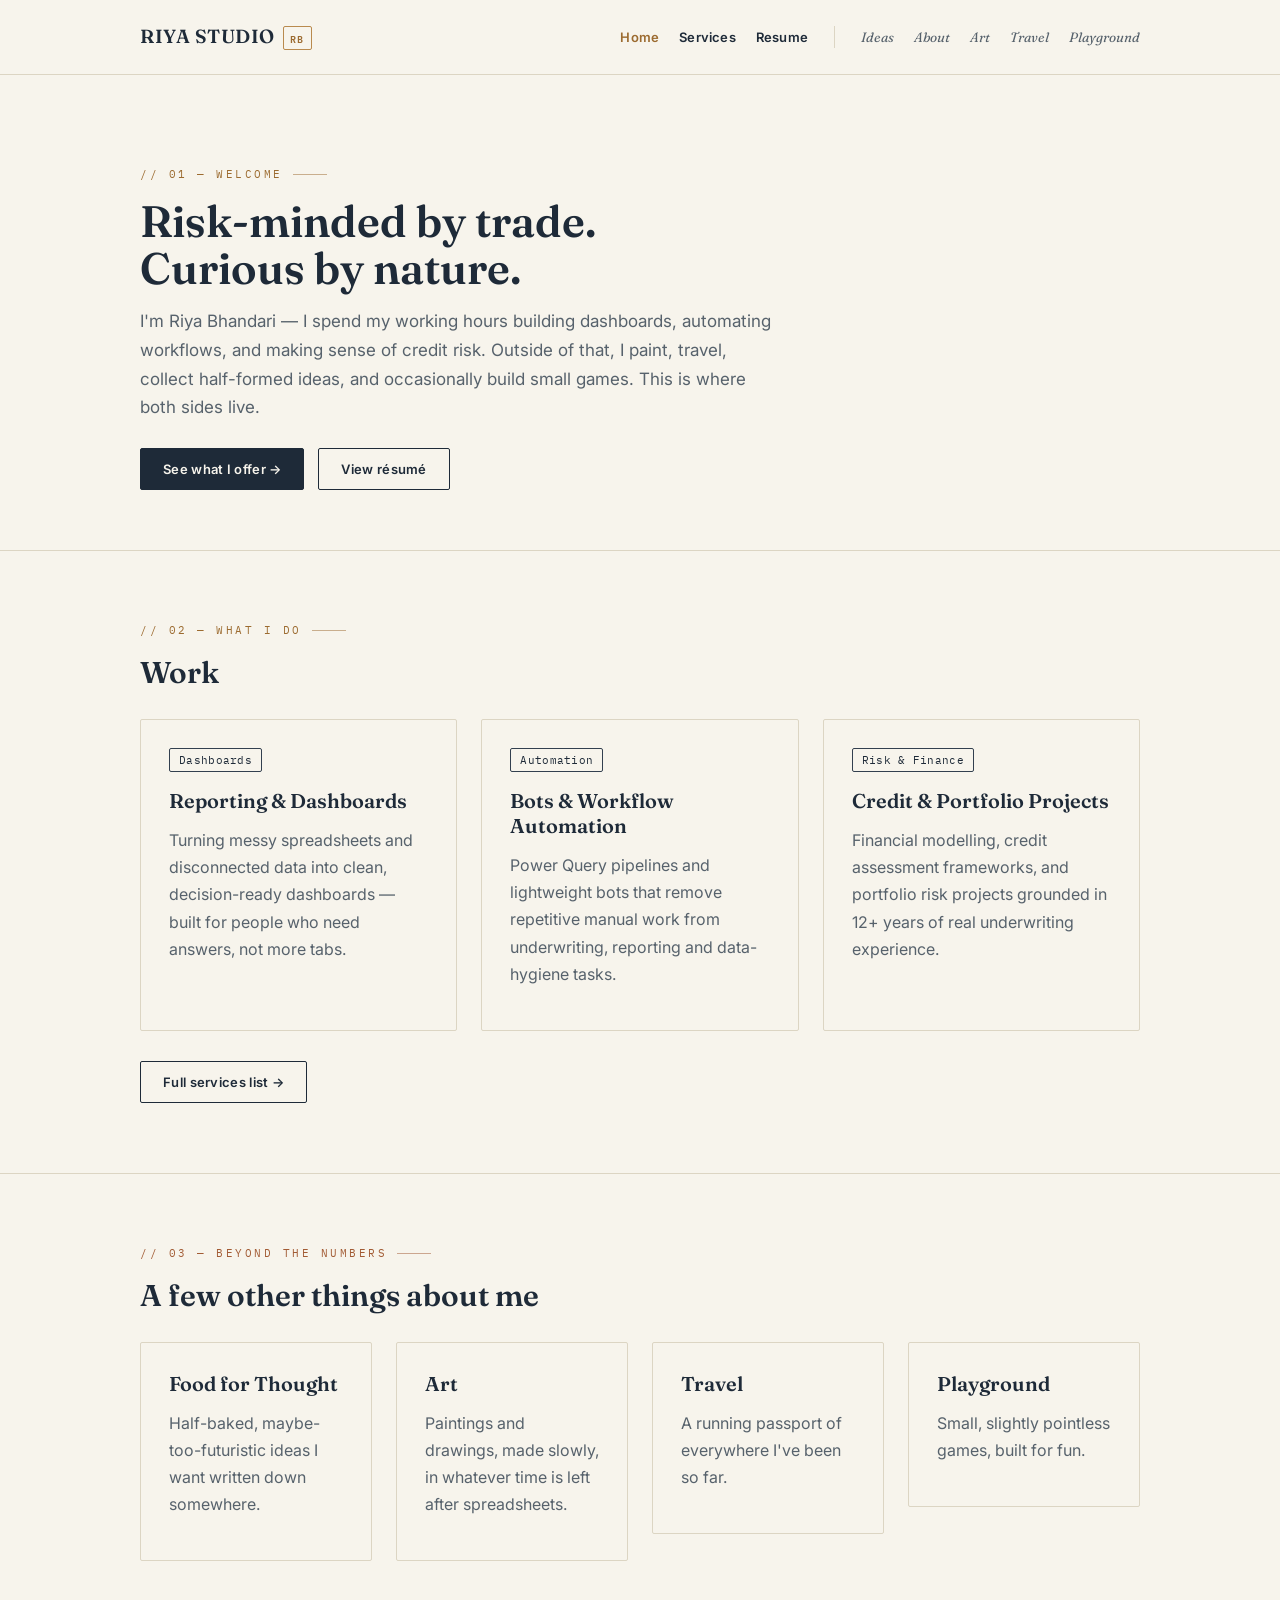
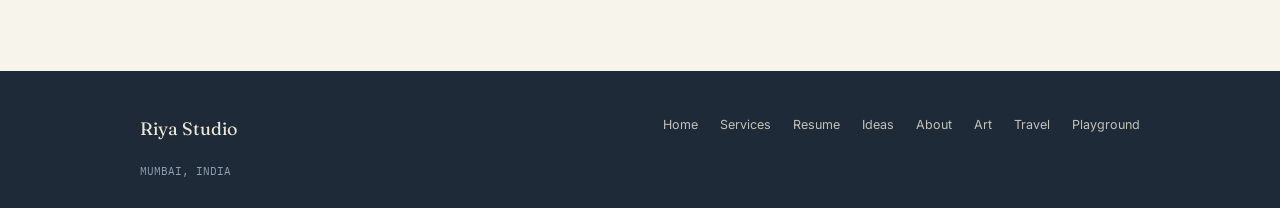
==== Riya/index.html @ 84ce84f2 "my web studio" ====
<!DOCTYPE html>
<html lang="en">
<head>
<meta charset="UTF-8">
<title>Riya Studio</title>
<meta name="viewport" content="width=device-width, initial-scale=1.0">
<meta name="description" content="Riya Bhandari — dashboards, automation & risk projects, plus the person behind the work.">
<link rel="stylesheet" href="styles.css">
</head>
<body>

<header class="topbar">
  <div class="wrap">
    <a href="index.html" class="logo">RIYA STUDIO <em>RB</em></a>
    <button class="nav-toggle">MENU</button>
    <nav class="mainnav">
      <div class="nav-cluster nav-work">
        <a href="index.html" class="active">Home</a>
        <a href="services.html">Services</a>
        <a href="resume.html">Resume</a>
      </div>
      <div class="nav-divider"></div>
      <div class="nav-cluster nav-personal">
        <a href="ideas.html">Ideas</a>
        <a href="about.html">About</a>
        <a href="art.html">Art</a>
        <a href="travel.html">Travel</a>
        <a href="playground.html">Playground</a>
      </div>
    </nav>
  </div>
</header>

<section style="padding-top:90px; padding-bottom:60px;">
  <div class="wrap">
    <p class="eyebrow">// 01 — Welcome</p>
    <h1>Risk-minded by trade.<br>Curious by nature.</h1>
    <p class="lede">
      I'm Riya Bhandari — I spend my working hours building dashboards, automating workflows,
      and making sense of credit risk. Outside of that, I paint, travel, collect half-formed
      ideas, and occasionally build small games. This is where both sides live.
    </p>
    <div style="display:flex; gap:14px; margin-top:26px; flex-wrap:wrap;">
      <a href="services.html" class="btn">See what I offer →</a>
      <a href="resume.html" class="btn ghost">View résumé</a>
    </div>
  </div>
</section>

<hr class="rule">

<section>
  <div class="wrap">
    <p class="eyebrow">// 02 — What I do</p>
    <h2>Work</h2>
    <div class="grid grid-3" style="margin-top:28px;">
      <div class="card">
        <span class="tag">Dashboards</span>
        <h3 style="margin-top:16px;">Reporting &amp; Dashboards</h3>
        <p>Turning messy spreadsheets and disconnected data into clean, decision-ready dashboards — built for people who need answers, not more tabs.</p>
      </div>
      <div class="card">
        <span class="tag">Automation</span>
        <h3 style="margin-top:16px;">Bots &amp; Workflow Automation</h3>
        <p>Power Query pipelines and lightweight bots that remove repetitive manual work from underwriting, reporting and data-hygiene tasks.</p>
      </div>
      <div class="card">
        <span class="tag">Risk &amp; Finance</span>
        <h3 style="margin-top:16px;">Credit &amp; Portfolio Projects</h3>
        <p>Financial modelling, credit assessment frameworks, and portfolio risk projects grounded in 12+ years of real underwriting experience.</p>
      </div>
    </div>
    <a href="services.html" class="btn ghost" style="margin-top:30px;">Full services list →</a>
  </div>
</section>

<hr class="rule">

<section>
  <div class="wrap">
    <p class="eyebrow personal">// 03 — Beyond the numbers</p>
    <h2>A few other things about me</h2>
    <div class="grid grid-4" style="margin-top:28px;">
      <a href="ideas.html" style="text-decoration:none;">
        <div class="card">
          <h3>Food for Thought</h3>
          <p>Half-baked, maybe-too-futuristic ideas I want written down somewhere.</p>
        </div>
      </a>
      <a href="art.html" style="text-decoration:none;">
        <div class="card">
          <h3>Art</h3>
          <p>Paintings and drawings, made slowly, in whatever time is left after spreadsheets.</p>
        </div>
      </a>
      <a href="travel.html" style="text-decoration:none;">
        <div class="card">
          <h3>Travel</h3>
          <p>A running passport of everywhere I've been so far.</p>
        </div>
      </a>
      <a href="playground.html" style="text-decoration:none;">
        <div class="card">
          <h3>Playground</h3>
          <p>Small, slightly pointless games, built for fun.</p>
        </div>
      </a>
    </div>
  </div>
</section>

<footer>
  <div class="wrap">
    <div>
      <div class="f-logo">Riya Studio</div>
      <div class="f-small">MUMBAI, INDIA</div>
    </div>
    <div class="f-links">
      <a href="index.html">Home</a>
      <a href="services.html">Services</a>
      <a href="resume.html">Resume</a>
      <a href="ideas.html">Ideas</a>
      <a href="about.html">About</a>
      <a href="art.html">Art</a>
      <a href="travel.html">Travel</a>
      <a href="playground.html">Playground</a>
    </div>
  </div>
</footer>

<script src="nav.js"></script>
</body>
</html>
---- Riya/styles.css ----
/* ===========================================================
   RIYA STUDIO — shared design system
   Paper ivory + ink navy (professional) / clay accent (personal, used sparingly)
   =========================================================== */

@import url('https://fonts.googleapis.com/css2?family=Fraunces:opsz,wght@9..144,400;9..144,500;9..144,600;9..144,700&family=IBM+Plex+Mono:wght@400;500&family=Inter:wght@400;500;600;700&display=swap');

:root{
  --paper:#F7F4EC;
  --paper-dim:#EFEBDF;
  --ink:#1E2A38;
  --ink-soft:#57626C;
  --ink-faint:#8A9099;
  --brass:#9C6B30;
  --brass-soft:#B98A4E;
  --clay:#A25B34;      /* secondary accent — used only on "beyond work" pages */
  --line:#DCD5C3;
  --line-dark:#33404F;
  --panel:#1E2A38;
  --paper-on-panel:#EDE7D8;
  --radius:2px;
  --max:1080px;
}

*{box-sizing:border-box;}
html{scroll-behavior:smooth;}
body{
  margin:0;
  background:var(--paper);
  color:var(--ink);
  font-family:'Inter', sans-serif;
  -webkit-font-smoothing:antialiased;
}

a{color:inherit;}
img{max-width:100%; display:block;}

.wrap{max-width:var(--max); margin:0 auto; padding:0 40px;}

/* ---------- Top bar ---------- */
.topbar{
  border-bottom:1px solid var(--line);
  background:var(--paper);
  position:sticky; top:0; z-index:50;
}
.topbar .wrap{
  display:flex; align-items:center; justify-content:space-between;
  height:74px;
}
.logo{
  font-family:'Fraunces', serif;
  font-size:19px;
  letter-spacing:0.5px;
  font-weight:600;
  color:var(--ink);
  text-decoration:none;
  display:flex; align-items:baseline; gap:8px;
}
.logo em{
  font-style:normal;
  font-family:'IBM Plex Mono', monospace;
  font-size:10px;
  color:var(--brass);
  letter-spacing:1.5px;
  border:1px solid var(--brass-soft);
  padding:2px 6px;
  border-radius:2px;
}

nav.mainnav{display:flex; align-items:center; gap:26px;}
.nav-cluster{display:flex; align-items:center; gap:20px;}
.nav-cluster a{
  text-decoration:none;
  font-size:13px;
}
.nav-work a{
  color:var(--ink);
  font-weight:600;
  letter-spacing:0.2px;
}
.nav-work a.active, .nav-work a:hover{color:var(--brass);}

.nav-divider{
  width:1px; height:22px; background:var(--line);
}

.nav-personal a{
  color:var(--ink-soft);
  font-family:'Fraunces', serif;
  font-style:italic;
  font-size:13.5px;
}
.nav-personal a.active, .nav-personal a:hover{color:var(--clay);}

.nav-toggle{display:none;}

@media (max-width:880px){
  nav.mainnav{
    position:fixed; inset:74px 0 0 0; background:var(--paper);
    flex-direction:column; align-items:flex-start; padding:28px 40px;
    gap:22px; transform:translateX(100%); transition:transform .3s ease;
    overflow-y:auto;
  }
  nav.mainnav.open{transform:translateX(0);}
  .nav-cluster{flex-direction:column; align-items:flex-start; gap:14px;}
  .nav-divider{display:none;}
  .nav-toggle{
    display:block; background:none; border:1px solid var(--line);
    padding:8px 10px; font-family:'IBM Plex Mono', monospace; font-size:12px;
    cursor:pointer; color:var(--ink);
  }
}

/* ---------- Eyebrow / file-tab motif (signature element) ---------- */
.eyebrow{
  font-family:'IBM Plex Mono', monospace;
  font-size:11px;
  letter-spacing:2.5px;
  text-transform:uppercase;
  color:var(--brass);
  display:flex; align-items:center; gap:10px;
  margin-bottom:14px;
}
.eyebrow.personal{color:var(--clay);}
.eyebrow::after{content:""; flex:none; width:34px; height:1px; background:currentColor; opacity:.5;}

/* ---------- Sections ---------- */
section{padding:70px 0;}
.section-tight{padding:44px 0;}
h1,h2,h3{font-family:'Fraunces', serif; font-weight:600; margin:0 0 14px; color:var(--ink);}
h1{font-size:44px; line-height:1.08;}
h2{font-size:30px;}
h3{font-size:20px;}
p{line-height:1.7; color:var(--ink-soft); margin:0 0 14px;}
.lede{font-size:17px; max-width:640px;}

.rule{border:none; border-top:1px solid var(--line); margin:0;}

.btn{
  display:inline-flex; align-items:center; gap:8px;
  padding:12px 22px;
  font-size:13px; font-weight:600; letter-spacing:0.3px;
  text-decoration:none;
  border-radius:2px;
  border:1px solid var(--ink);
  color:var(--paper);
  background:var(--ink);
  transition:all .2s ease;
}
.btn:hover{background:var(--brass); border-color:var(--brass);}
.btn.ghost{background:transparent; color:var(--ink); border-color:var(--ink);}
.btn.ghost:hover{background:var(--ink); color:var(--paper);}
.btn.clay{background:var(--clay); border-color:var(--clay);}
.btn.clay:hover{opacity:.85;}

/* ---------- Cards ---------- */
.card{
  border:1px solid var(--line);
  background:var(--paper);
  padding:28px;
  border-radius:2px;
}

.grid{display:grid; gap:24px;}
.grid-2{grid-template-columns:1fr 1fr;}
.grid-3{grid-template-columns:repeat(3,1fr);}
.grid-4{grid-template-columns:repeat(4,1fr);}
@media (max-width:880px){
  .grid-2,.grid-3,.grid-4{grid-template-columns:1fr;}
}

/* ---------- Footer ---------- */
footer{
  background:var(--panel);
  color:var(--paper-on-panel);
  padding:46px 0 30px;
  margin-top:40px;
}
footer .wrap{display:flex; justify-content:space-between; align-items:flex-start; flex-wrap:wrap; gap:24px;}
footer .f-logo{font-family:'Fraunces', serif; font-size:18px; margin-bottom:8px;}
footer .f-links{display:flex; gap:22px; flex-wrap:wrap;}
footer .f-links a{font-size:12.5px; text-decoration:none; color:var(--paper-on-panel); opacity:.8;}
footer .f-links a:hover{opacity:1; color:var(--brass-soft);}
footer .f-small{font-family:'IBM Plex Mono', monospace; font-size:10.5px; color:#8FA0AE; margin-top:24px;}

/* ---------- Utility ---------- */
.tag{
  font-family:'IBM Plex Mono', monospace;
  font-size:10.8px;
  padding:4px 9px;
  border:1px solid var(--line-dark);
  border-radius:2px;
  letter-spacing:.3px;
  display:inline-block;
}
.tag.light{border-color:var(--line); color:var(--ink-soft);}

.hairline-list{list-style:none; margin:0; padding:0;}
.hairline-list li{
  padding:16px 0; border-bottom:1px solid var(--line);
  display:flex; justify-content:space-between; gap:20px; align-items:baseline;
}
.hairline-list li:first-child{border-top:1px solid var(--line);}
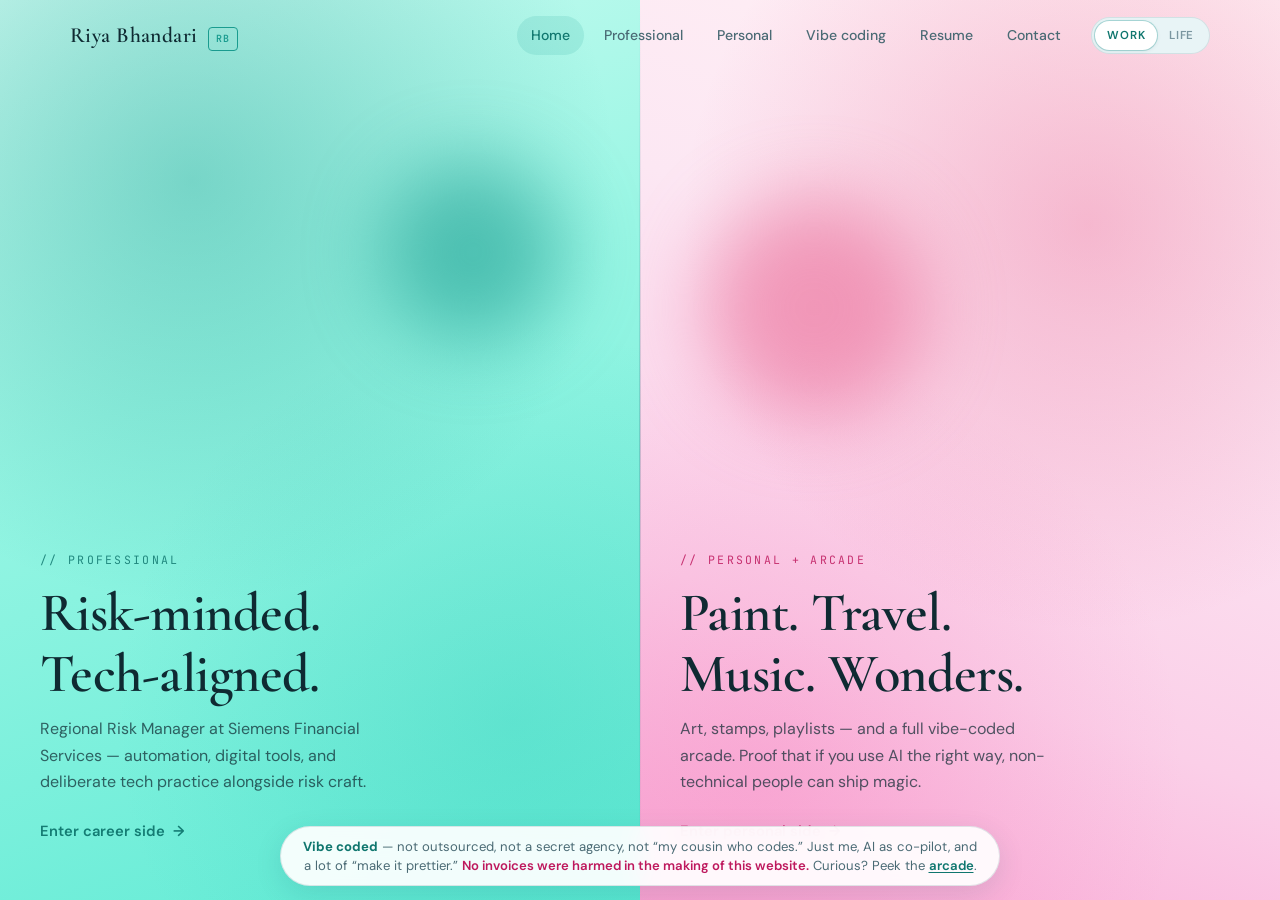
==== commit e8a6e6f0: "Professional and personal theme" ====
--- a/Riya/index.html
+++ b/Riya/index.html
@@ -1,133 +1,128 @@
 <!DOCTYPE html>
 <html lang="en">
 <head>
-<meta charset="UTF-8">
-<title>Riya Studio</title>
-<meta name="viewport" content="width=device-width, initial-scale=1.0">
-<meta name="description" content="Riya Bhandari — dashboards, automation & risk projects, plus the person behind the work.">
-<link rel="stylesheet" href="styles.css">
+  <meta charset="UTF-8">
+  <meta name="viewport" content="width=device-width, initial-scale=1.0">
+  <title>Riya Bhandari — Two Sides</title>
+  <meta name="description" content="Riya Bhandari — risk professional who vibe-coded a full arcade with AI. Proof that non-technical people can ship wonders.">
+  <link rel="stylesheet" href="styles.css?v=compact1">
+  <style>
+    .vibe-footnote {
+      position: fixed;
+      left: 0;
+      right: 0;
+      bottom: 0;
+      z-index: 30;
+      pointer-events: none;
+      padding: 0 16px 14px;
+    }
+    .vibe-footnote-inner {
+      pointer-events: auto;
+      max-width: 720px;
+      margin: 0 auto;
+      text-align: center;
+      padding: 10px 18px;
+      border-radius: 999px;
+      background: rgba(255, 255, 255, 0.92);
+      backdrop-filter: blur(12px);
+      border: 1px solid rgba(15, 60, 72, 0.12);
+      box-shadow: 0 8px 28px rgba(15, 80, 100, 0.12);
+      font-size: 0.82rem;
+      line-height: 1.45;
+      color: var(--text-muted);
+    }
+    .vibe-footnote-inner strong {
+      color: var(--pro-deep);
+      font-weight: 700;
+    }
+    .vibe-footnote-inner em {
+      font-style: normal;
+      color: var(--life-deep);
+      font-weight: 600;
+    }
+    .vibe-footnote-inner a {
+      color: var(--pro-deep);
+      text-decoration: underline;
+      text-underline-offset: 2px;
+      font-weight: 600;
+    }
+    @media (max-width: 600px) {
+      .vibe-footnote-inner {
+        border-radius: 14px;
+        font-size: 0.78rem;
+        padding: 10px 14px;
+      }
+    }
+  </style>
 </head>
 <body>
 
-<header class="topbar">
+<header class="site-nav">
   <div class="wrap">
-    <a href="index.html" class="logo">RIYA STUDIO <em>RB</em></a>
-    <button class="nav-toggle">MENU</button>
-    <nav class="mainnav">
-      <div class="nav-cluster nav-work">
-        <a href="index.html" class="active">Home</a>
-        <a href="services.html">Services</a>
-        <a href="resume.html">Resume</a>
-      </div>
-      <div class="nav-divider"></div>
-      <div class="nav-cluster nav-personal">
-        <a href="ideas.html">Ideas</a>
-        <a href="about.html">About</a>
-        <a href="art.html">Art</a>
-        <a href="travel.html">Travel</a>
-        <a href="playground.html">Playground</a>
+    <a href="index.html" class="logo">Riya Bhandari <span>RB</span></a>
+    <button class="nav-toggle" type="button" aria-label="Menu" aria-expanded="false">☰</button>
+    <nav class="nav-links" aria-label="Primary">
+      <a href="index.html" class="active">Home</a>
+      <a href="professional.html">Professional</a>
+      <a href="personal.html">Personal</a>
+      <a href="playground.html">Vibe coding</a>
+      <a href="resume.html">Resume</a>
+      <a href="mailto:riyabhandari2007@gmail.com">Contact</a>
+      <div class="mode-switch" role="group" aria-label="Theme mode">
+        <button type="button" data-mode-btn="professional">Work</button>
+        <button type="button" data-mode-btn="personal">Life</button>
       </div>
     </nav>
   </div>
 </header>
 
-<section style="padding-top:90px; padding-bottom:60px;">
-  <div class="wrap">
-    <p class="eyebrow">// 01 — Welcome</p>
-    <h1>Risk-minded by trade.<br>Curious by nature.</h1>
-    <p class="lede">
-      I'm Riya Bhandari — I spend my working hours building dashboards, automating workflows,
-      and making sense of credit risk. Outside of that, I paint, travel, collect half-formed
-      ideas, and occasionally build small games. This is where both sides live.
-    </p>
-    <div style="display:flex; gap:14px; margin-top:26px; flex-wrap:wrap;">
-      <a href="services.html" class="btn">See what I offer →</a>
-      <a href="resume.html" class="btn ghost">View résumé</a>
+<main class="portal" aria-label="Choose a side of Riya">
+  <div class="portal-divider" aria-hidden="true"></div>
+
+  <a href="professional.html" class="portal-side pro" data-mode-set="professional">
+    <div class="orb" aria-hidden="true"></div>
+    <div class="inner">
+      <div class="portal-kicker">// Professional</div>
+      <h2>Risk-minded.<br>Tech-aligned.</h2>
+      <p>
+        Regional Risk Manager at Siemens Financial Services — automation, digital tools,
+        and deliberate tech practice alongside risk craft.
+      </p>
+      <span class="portal-cta">Enter career side <span class="arrow">→</span></span>
     </div>
+  </a>
+
+  <a href="personal.html" class="portal-side life" data-mode-set="personal">
+    <div class="orb" aria-hidden="true"></div>
+    <div class="inner">
+      <div class="portal-kicker">// Personal + Arcade</div>
+      <h2>Paint. Travel.<br>Music. Wonders.</h2>
+      <p>
+        Art, stamps, playlists — and a full vibe-coded arcade.
+        Proof that if you use AI the right way, non-technical people can ship magic.
+      </p>
+      <span class="portal-cta">Enter personal side <span class="arrow">→</span></span>
+    </div>
+  </a>
+</main>
+
+<div class="vibe-footnote" role="note">
+  <div class="vibe-footnote-inner">
+    <strong>Vibe coded</strong> — not outsourced, not a secret agency, not “my cousin who codes.”
+    Just me, AI as co-pilot, and a lot of “make it prettier.”
+    <em>No invoices were harmed in the making of this website.</em>
+    Curious? Peek the <a href="playground.html">arcade</a>.
   </div>
-</section>
+</div>
 
-<hr class="rule">
-
-<section>
-  <div class="wrap">
-    <p class="eyebrow">// 02 — What I do</p>
-    <h2>Work</h2>
-    <div class="grid grid-3" style="margin-top:28px;">
-      <div class="card">
-        <span class="tag">Dashboards</span>
-        <h3 style="margin-top:16px;">Reporting &amp; Dashboards</h3>
-        <p>Turning messy spreadsheets and disconnected data into clean, decision-ready dashboards — built for people who need answers, not more tabs.</p>
-      </div>
-      <div class="card">
-        <span class="tag">Automation</span>
-        <h3 style="margin-top:16px;">Bots &amp; Workflow Automation</h3>
-        <p>Power Query pipelines and lightweight bots that remove repetitive manual work from underwriting, reporting and data-hygiene tasks.</p>
-      </div>
-      <div class="card">
-        <span class="tag">Risk &amp; Finance</span>
-        <h3 style="margin-top:16px;">Credit &amp; Portfolio Projects</h3>
-        <p>Financial modelling, credit assessment frameworks, and portfolio risk projects grounded in 12+ years of real underwriting experience.</p>
-      </div>
-    </div>
-    <a href="services.html" class="btn ghost" style="margin-top:30px;">Full services list →</a>
-  </div>
-</section>
-
-<hr class="rule">
-
-<section>
-  <div class="wrap">
-    <p class="eyebrow personal">// 03 — Beyond the numbers</p>
-    <h2>A few other things about me</h2>
-    <div class="grid grid-4" style="margin-top:28px;">
-      <a href="ideas.html" style="text-decoration:none;">
-        <div class="card">
-          <h3>Food for Thought</h3>
-          <p>Half-baked, maybe-too-futuristic ideas I want written down somewhere.</p>
-        </div>
-      </a>
-      <a href="art.html" style="text-decoration:none;">
-        <div class="card">
-          <h3>Art</h3>
-          <p>Paintings and drawings, made slowly, in whatever time is left after spreadsheets.</p>
-        </div>
-      </a>
-      <a href="travel.html" style="text-decoration:none;">
-        <div class="card">
-          <h3>Travel</h3>
-          <p>A running passport of everywhere I've been so far.</p>
-        </div>
-      </a>
-      <a href="playground.html" style="text-decoration:none;">
-        <div class="card">
-          <h3>Playground</h3>
-          <p>Small, slightly pointless games, built for fun.</p>
-        </div>
-      </a>
-    </div>
-  </div>
-</section>
-
-<footer>
-  <div class="wrap">
-    <div>
-      <div class="f-logo">Riya Studio</div>
-      <div class="f-small">MUMBAI, INDIA</div>
-    </div>
-    <div class="f-links">
-      <a href="index.html">Home</a>
-      <a href="services.html">Services</a>
-      <a href="resume.html">Resume</a>
-      <a href="ideas.html">Ideas</a>
-      <a href="about.html">About</a>
-      <a href="art.html">Art</a>
-      <a href="travel.html">Travel</a>
-      <a href="playground.html">Playground</a>
-    </div>
-  </div>
-</footer>
-
-<script src="nav.js"></script>
+<script>
+  // Persist preferred mode when entering a side
+  document.querySelectorAll('[data-mode-set]').forEach(function (el) {
+    el.addEventListener('click', function () {
+      localStorage.setItem('riya-mode', el.getAttribute('data-mode-set'));
+    });
+  });
+</script>
+<script src="app.js"></script>
 </body>
 </html>
--- a/Riya/styles.css
+++ b/Riya/styles.css
@@ -1,203 +1,1551 @@
 /* ===========================================================
-   RIYA STUDIO — shared design system
-   Paper ivory + ink navy (professional) / clay accent (personal, used sparingly)
+   RIYA BHANDARI — Dual Identity Design System (Light)
+   Professional: teal  ·  Personal: pink
    =========================================================== */
 
-@import url('https://fonts.googleapis.com/css2?family=Fraunces:opsz,wght@9..144,400;9..144,500;9..144,600;9..144,700&family=IBM+Plex+Mono:wght@400;500&family=Inter:wght@400;500;600;700&display=swap');
-
-:root{
-  --paper:#F7F4EC;
-  --paper-dim:#EFEBDF;
-  --ink:#1E2A38;
-  --ink-soft:#57626C;
-  --ink-faint:#8A9099;
-  --brass:#9C6B30;
-  --brass-soft:#B98A4E;
-  --clay:#A25B34;      /* secondary accent — used only on "beyond work" pages */
-  --line:#DCD5C3;
-  --line-dark:#33404F;
-  --panel:#1E2A38;
-  --paper-on-panel:#EDE7D8;
-  --radius:2px;
-  --max:1080px;
-}
-
-*{box-sizing:border-box;}
-html{scroll-behavior:smooth;}
-body{
-  margin:0;
-  background:var(--paper);
-  color:var(--ink);
-  font-family:'Inter', sans-serif;
-  -webkit-font-smoothing:antialiased;
-}
-
-a{color:inherit;}
-img{max-width:100%; display:block;}
-
-.wrap{max-width:var(--max); margin:0 auto; padding:0 40px;}
-
-/* ---------- Top bar ---------- */
-.topbar{
-  border-bottom:1px solid var(--line);
-  background:var(--paper);
-  position:sticky; top:0; z-index:50;
-}
-.topbar .wrap{
-  display:flex; align-items:center; justify-content:space-between;
-  height:74px;
-}
-.logo{
-  font-family:'Fraunces', serif;
-  font-size:19px;
-  letter-spacing:0.5px;
-  font-weight:600;
-  color:var(--ink);
-  text-decoration:none;
-  display:flex; align-items:baseline; gap:8px;
-}
-.logo em{
-  font-style:normal;
-  font-family:'IBM Plex Mono', monospace;
-  font-size:10px;
-  color:var(--brass);
-  letter-spacing:1.5px;
-  border:1px solid var(--brass-soft);
-  padding:2px 6px;
-  border-radius:2px;
-}
-
-nav.mainnav{display:flex; align-items:center; gap:26px;}
-.nav-cluster{display:flex; align-items:center; gap:20px;}
-.nav-cluster a{
-  text-decoration:none;
-  font-size:13px;
-}
-.nav-work a{
-  color:var(--ink);
-  font-weight:600;
-  letter-spacing:0.2px;
-}
-.nav-work a.active, .nav-work a:hover{color:var(--brass);}
-
-.nav-divider{
-  width:1px; height:22px; background:var(--line);
-}
-
-.nav-personal a{
-  color:var(--ink-soft);
-  font-family:'Fraunces', serif;
-  font-style:italic;
-  font-size:13.5px;
-}
-.nav-personal a.active, .nav-personal a:hover{color:var(--clay);}
-
-.nav-toggle{display:none;}
-
-@media (max-width:880px){
-  nav.mainnav{
-    position:fixed; inset:74px 0 0 0; background:var(--paper);
-    flex-direction:column; align-items:flex-start; padding:28px 40px;
-    gap:22px; transform:translateX(100%); transition:transform .3s ease;
-    overflow-y:auto;
+@import url('https://fonts.googleapis.com/css2?family=Cormorant+Garamond:ital,wght@0,400;0,500;0,600;0,700;1,400;1,500&family=DM+Sans:ital,opsz,wght@0,9..40,400;0,9..40,500;0,9..40,600;0,9..40,700;1,9..40,400&family=JetBrains+Mono:wght@400;500&display=swap');
+
+:root {
+  /* Soft light base */
+  --bg: #f4fafb;
+  --bg-elevated: #ffffff;
+  --bg-soft: #e8f4f6;
+  --surface: #ffffff;
+  --text: #0f2a32;
+  --text-muted: #4a6a74;
+  --text-faint: #7a96a0;
+  --line: rgba(15, 60, 72, 0.1);
+  --line-strong: rgba(15, 60, 72, 0.16);
+  --shadow: 0 12px 40px rgba(15, 60, 80, 0.08);
+
+  /* Professional — teal */
+  --pro: #0d9488;
+  --pro-soft: #14b8a6;
+  --pro-deep: #0f766e;
+  --pro-dim: rgba(13, 148, 136, 0.12);
+  --pro-glow: rgba(13, 148, 136, 0.28);
+
+  /* Personal — pink / blush */
+  --life: #e85a8a;
+  --life-soft: #f472b6;
+  --life-deep: #be185d;
+  --life-dim: rgba(232, 90, 138, 0.14);
+  --life-glow: rgba(232, 90, 138, 0.32);
+
+  --accent: var(--pro);
+  --accent-soft: var(--pro-soft);
+  --accent-deep: var(--pro-deep);
+  --accent-dim: var(--pro-dim);
+  --accent-glow: var(--pro-glow);
+
+  --radius: 14px;
+  --radius-sm: 8px;
+  --max: 1140px;
+  --nav-h: 72px;
+  --ease: cubic-bezier(0.22, 1, 0.36, 1);
+  --font-display: 'Cormorant Garamond', Georgia, serif;
+  --font-body: 'DM Sans', system-ui, sans-serif;
+  --font-mono: 'JetBrains Mono', ui-monospace, monospace;
+}
+
+html[data-mode="personal"] {
+  --bg: #fff5f8;
+  --bg-soft: #fce7f0;
+  --accent: var(--life);
+  --accent-soft: var(--life-soft);
+  --accent-deep: var(--life-deep);
+  --accent-dim: var(--life-dim);
+  --accent-glow: var(--life-glow);
+}
+
+*, *::before, *::after { box-sizing: border-box; }
+html { scroll-behavior: smooth; }
+body {
+  margin: 0;
+  min-height: 100vh;
+  background: var(--bg);
+  color: var(--text);
+  font-family: var(--font-body);
+  font-size: 16px;
+  line-height: 1.65;
+  -webkit-font-smoothing: antialiased;
+  overflow-x: hidden;
+}
+body::before {
+  content: "";
+  position: fixed;
+  inset: 0;
+  pointer-events: none;
+  z-index: 0;
+  background:
+    radial-gradient(ellipse 80% 50% at 15% -5%, var(--accent-dim), transparent 55%),
+    radial-gradient(ellipse 55% 40% at 95% 100%, rgba(232, 90, 138, 0.1), transparent 50%),
+    radial-gradient(ellipse 40% 30% at 50% 50%, rgba(13, 148, 136, 0.05), transparent 60%);
+  transition: background 0.6s var(--ease);
+}
+a { color: inherit; text-decoration: none; }
+img { max-width: 100%; display: block; }
+button { font-family: inherit; cursor: pointer; }
+::selection { background: var(--accent); color: #fff; }
+
+.wrap {
+  width: min(var(--max), calc(100% - 48px));
+  margin-inline: auto;
+  position: relative;
+  z-index: 1;
+}
+
+/* ---------- Typography ---------- */
+h1, h2, h3, h4 {
+  font-family: var(--font-display);
+  font-weight: 600;
+  line-height: 1.12;
+  margin: 0 0 0.5em;
+  letter-spacing: -0.01em;
+}
+h1 { font-size: clamp(2.6rem, 6vw, 4.4rem); }
+h2 { font-size: clamp(1.9rem, 3.5vw, 2.75rem); }
+h3 { font-size: clamp(1.25rem, 2vw, 1.55rem); }
+p { margin: 0 0 1em; color: var(--text-muted); }
+.lede {
+  font-size: clamp(1.05rem, 1.6vw, 1.2rem);
+  max-width: 38rem;
+  color: var(--text-muted);
+}
+.eyebrow {
+  display: inline-flex;
+  align-items: center;
+  gap: 10px;
+  font-family: var(--font-mono);
+  font-size: 0.72rem;
+  letter-spacing: 0.18em;
+  text-transform: uppercase;
+  color: var(--accent);
+  margin-bottom: 1rem;
+}
+.eyebrow::before {
+  content: "";
+  width: 22px;
+  height: 1px;
+  background: currentColor;
+  opacity: 0.7;
+}
+
+/* ---------- Nav ---------- */
+.site-nav {
+  position: fixed;
+  top: 0;
+  left: 0;
+  right: 0;
+  z-index: 100;
+  height: var(--nav-h);
+  display: flex;
+  align-items: center;
+  transition: background 0.35s var(--ease), border-color 0.35s, backdrop-filter 0.35s;
+  border-bottom: 1px solid transparent;
+}
+.site-nav.scrolled {
+  background: rgba(255, 255, 255, 0.88);
+  backdrop-filter: blur(16px);
+  border-bottom-color: var(--line);
+  box-shadow: 0 4px 24px rgba(15, 60, 80, 0.06);
+}
+.site-nav .wrap {
+  display: flex;
+  align-items: center;
+  justify-content: space-between;
+  width: min(var(--max), calc(100% - 48px));
+}
+.logo {
+  font-family: var(--font-display);
+  font-size: 1.35rem;
+  font-weight: 600;
+  letter-spacing: 0.02em;
+  display: flex;
+  align-items: baseline;
+  gap: 10px;
+}
+.logo span {
+  font-family: var(--font-mono);
+  font-size: 0.62rem;
+  letter-spacing: 0.14em;
+  color: var(--accent);
+  border: 1px solid var(--accent);
+  padding: 3px 7px;
+  border-radius: 4px;
+  opacity: 0.9;
+}
+.nav-links {
+  display: flex;
+  align-items: center;
+  gap: 6px;
+}
+.nav-links a {
+  font-size: 0.88rem;
+  font-weight: 500;
+  color: var(--text-muted);
+  padding: 8px 14px;
+  border-radius: 999px;
+  transition: color 0.2s, background 0.2s;
+}
+.nav-links a:hover,
+.nav-links a.active {
+  color: var(--text);
+  background: var(--accent-dim);
+}
+.nav-links a.active { color: var(--accent-deep); }
+.mode-switch {
+  display: flex;
+  background: var(--bg-soft);
+  border: 1px solid var(--line);
+  border-radius: 999px;
+  padding: 3px;
+  margin-left: 10px;
+}
+.mode-switch button {
+  border: none;
+  background: transparent;
+  color: var(--text-faint);
+  font-size: 0.72rem;
+  font-weight: 600;
+  letter-spacing: 0.06em;
+  text-transform: uppercase;
+  padding: 7px 12px;
+  border-radius: 999px;
+  transition: all 0.25s var(--ease);
+}
+.mode-switch button.active {
+  background: #fff;
+  color: var(--accent-deep);
+  box-shadow: 0 1px 4px rgba(15, 60, 80, 0.1), 0 0 0 1px var(--accent-glow);
+}
+.nav-toggle {
+  display: none;
+  border: 1px solid var(--line);
+  background: transparent;
+  color: var(--text);
+  width: 44px;
+  height: 44px;
+  border-radius: 10px;
+  font-size: 1.1rem;
+}
+
+@media (max-width: 900px) {
+  .nav-toggle { display: grid; place-items: center; }
+  .nav-links {
+    position: fixed;
+    inset: var(--nav-h) 0 0 0;
+    flex-direction: column;
+    align-items: stretch;
+    background: rgba(255, 255, 255, 0.97);
+    backdrop-filter: blur(20px);
+    padding: 28px 24px;
+    gap: 4px;
+    transform: translateX(100%);
+    transition: transform 0.35s var(--ease);
+    box-shadow: -8px 0 32px rgba(15, 60, 80, 0.08);
   }
-  nav.mainnav.open{transform:translateX(0);}
-  .nav-cluster{flex-direction:column; align-items:flex-start; gap:14px;}
-  .nav-divider{display:none;}
-  .nav-toggle{
-    display:block; background:none; border:1px solid var(--line);
-    padding:8px 10px; font-family:'IBM Plex Mono', monospace; font-size:12px;
-    cursor:pointer; color:var(--ink);
+  .nav-links.open { transform: translateX(0); }
+  .nav-links a { padding: 14px 16px; font-size: 1.05rem; }
+  .mode-switch { margin: 16px 0 0; width: fit-content; }
+}
+
+/* ---------- Buttons ---------- */
+.btn {
+  display: inline-flex;
+  align-items: center;
+  gap: 10px;
+  padding: 13px 24px;
+  font-size: 0.9rem;
+  font-weight: 600;
+  border-radius: 999px;
+  border: 1px solid transparent;
+  transition: transform 0.2s var(--ease), background 0.2s, border-color 0.2s, box-shadow 0.2s;
+  white-space: nowrap;
+}
+.btn:hover { transform: translateY(-2px); }
+.btn-primary {
+  background: linear-gradient(135deg, var(--accent), var(--accent-deep));
+  color: #ffffff;
+  box-shadow: 0 8px 24px var(--accent-glow);
+}
+.btn-primary:hover { box-shadow: 0 12px 32px var(--accent-glow); filter: brightness(1.05); }
+.btn-ghost {
+  background: #fff;
+  color: var(--text);
+  border-color: var(--line-strong);
+}
+.btn-ghost:hover {
+  border-color: var(--accent);
+  color: var(--accent-deep);
+  background: var(--accent-dim);
+}
+.btn-row { display: flex; flex-wrap: wrap; gap: 10px; margin-top: 1.1rem; }
+
+/* ---------- Reveal animations ---------- */
+.reveal {
+  opacity: 0;
+  transform: translateY(28px);
+  transition: opacity 0.7s var(--ease), transform 0.7s var(--ease);
+}
+.reveal.visible {
+  opacity: 1;
+  transform: none;
+}
+.reveal-delay-1 { transition-delay: 0.1s; }
+.reveal-delay-2 { transition-delay: 0.2s; }
+.reveal-delay-3 { transition-delay: 0.3s; }
+.reveal-delay-4 { transition-delay: 0.4s; }
+
+/* ---------- Cards / grids ---------- */
+.card {
+  background: var(--bg-elevated);
+  border: 1px solid var(--line);
+  border-radius: var(--radius);
+  padding: 18px 20px;
+  box-shadow: var(--shadow);
+  transition: border-color 0.3s, transform 0.3s var(--ease), box-shadow 0.3s;
+}
+.card:hover {
+  border-color: var(--accent-glow);
+  transform: translateY(-4px);
+  box-shadow: 0 20px 48px rgba(15, 80, 100, 0.12);
+}
+.card-link { display: block; height: 100%; }
+.grid { display: grid; gap: 14px; }
+.grid-2 { grid-template-columns: repeat(2, 1fr); }
+.grid-3 { grid-template-columns: repeat(3, 1fr); }
+.grid-4 { grid-template-columns: repeat(4, 1fr); }
+@media (max-width: 900px) {
+  .grid-2, .grid-3, .grid-4 { grid-template-columns: 1fr; }
+}
+@media (min-width: 701px) and (max-width: 900px) {
+  .grid-2 { grid-template-columns: repeat(2, 1fr); }
+}
+
+.tag {
+  display: inline-block;
+  font-family: var(--font-mono);
+  font-size: 0.68rem;
+  letter-spacing: 0.06em;
+  padding: 5px 10px;
+  border-radius: 999px;
+  border: 1px solid var(--line-strong);
+  color: var(--text-muted);
+  background: var(--bg-soft);
+}
+.tag.accent {
+  border-color: var(--accent-glow);
+  color: var(--accent-deep);
+  background: var(--accent-dim);
+}
+
+/* ---------- Sections (compact) ---------- */
+.page-hero {
+  padding: calc(var(--nav-h) + 36px) 0 28px;
+}
+.page-hero.compact { padding-bottom: 16px; }
+section.block { padding: 40px 0; }
+section.tight { padding: 24px 0; }
+.page-hero h1 { font-size: clamp(2.1rem, 4.5vw, 3.2rem); }
+.page-hero .lede { margin-bottom: 0.6em; }
+.rule {
+  border: none;
+  border-top: 1px solid var(--line);
+  margin: 0;
+}
+
+/* ---------- Stats ---------- */
+.stat-row {
+  display: flex;
+  flex-wrap: wrap;
+  gap: 18px 36px;
+  margin-top: 18px;
+}
+.stat b {
+  display: block;
+  font-family: var(--font-display);
+  font-size: clamp(1.6rem, 3vw, 2.2rem);
+  font-weight: 600;
+  color: var(--text);
+  line-height: 1;
+}
+.stat span {
+  font-family: var(--font-mono);
+  font-size: 0.65rem;
+  letter-spacing: 0.12em;
+  text-transform: uppercase;
+  color: var(--text-faint);
+  margin-top: 5px;
+  display: block;
+}
+
+/* ---------- Timeline ---------- */
+.timeline {
+  position: relative;
+  padding-left: 28px;
+  margin-top: 12px;
+}
+.timeline::before {
+  content: "";
+  position: absolute;
+  left: 6px;
+  top: 8px;
+  bottom: 8px;
+  width: 1px;
+  background: linear-gradient(to bottom, var(--accent), var(--line));
+}
+.t-item {
+  position: relative;
+  padding: 0 0 22px 20px;
+}
+.t-item:last-child { padding-bottom: 0; }
+.t-item::before {
+  content: "";
+  position: absolute;
+  left: -28px;
+  top: 8px;
+  width: 13px;
+  height: 13px;
+  border-radius: 50%;
+  background: #fff;
+  border: 2px solid var(--accent);
+  box-shadow: 0 0 0 4px var(--accent-dim);
+}
+.t-meta {
+  font-family: var(--font-mono);
+  font-size: 0.72rem;
+  color: var(--accent);
+  letter-spacing: 0.04em;
+  margin-bottom: 6px;
+}
+.t-item h3 { margin-bottom: 4px; }
+.t-org {
+  color: var(--text-muted);
+  font-size: 0.9rem;
+  margin-bottom: 8px;
+}
+.t-item ul {
+  margin: 0;
+  padding-left: 1.1rem;
+  color: var(--text-muted);
+}
+.t-item li { margin-bottom: 4px; font-size: 0.9rem; }
+
+/* ---------- Footer (compact) ---------- */
+.site-footer {
+  margin-top: 28px;
+  padding: 16px 0 14px;
+  border-top: 1px solid var(--line);
+  background: var(--bg-elevated);
+  position: relative;
+  z-index: 1;
+}
+.site-footer .wrap {
+  display: flex;
+  justify-content: space-between;
+  align-items: center;
+  flex-wrap: wrap;
+  gap: 10px 20px;
+}
+.f-brand {
+  font-family: var(--font-display);
+  font-size: 1.05rem;
+  margin-bottom: 0;
+  display: inline;
+}
+.f-meta {
+  font-family: var(--font-mono);
+  font-size: 0.62rem;
+  letter-spacing: 0.08em;
+  color: var(--text-faint);
+  display: inline;
+  margin-left: 8px;
+}
+.f-links {
+  display: flex;
+  flex-wrap: wrap;
+  gap: 4px 14px;
+  align-items: center;
+}
+.f-links a {
+  font-size: 0.78rem;
+  color: var(--text-muted);
+  transition: color 0.2s;
+}
+.f-links a:hover { color: var(--accent-deep); }
+.f-bottom {
+  width: 100%;
+  margin-top: 8px;
+  padding-top: 8px;
+  border-top: 1px solid var(--line);
+  font-size: 0.72rem;
+  color: var(--text-faint);
+  display: flex;
+  justify-content: space-between;
+  flex-wrap: wrap;
+  gap: 4px 12px;
+}
+
+/* ===========================================================
+   PORTAL HOME — split personality
+   =========================================================== */
+.portal {
+  min-height: 100vh;
+  min-height: 100dvh;
+  display: grid;
+  grid-template-columns: 1fr 1fr;
+  position: relative;
+  overflow: hidden;
+}
+.portal-side {
+  position: relative;
+  display: flex;
+  flex-direction: column;
+  justify-content: flex-end;
+  padding: calc(var(--nav-h) + 40px) 40px 56px;
+  min-height: 100vh;
+  min-height: 100dvh;
+  overflow: hidden;
+  cursor: pointer;
+  transition: flex 0.55s var(--ease);
+  text-decoration: none;
+  color: inherit;
+}
+.portal-side::before {
+  content: "";
+  position: absolute;
+  inset: 0;
+  z-index: 0;
+  transition: opacity 0.5s, transform 0.6s var(--ease);
+}
+.portal-side.pro {
+  background: linear-gradient(160deg, #ccfbf1 0%, #99f6e4 40%, #5eead4 100%);
+}
+.portal-side.pro::before {
+  background:
+    radial-gradient(circle at 30% 20%, rgba(13, 148, 136, 0.35), transparent 50%),
+    radial-gradient(circle at 80% 80%, rgba(20, 184, 166, 0.2), transparent 45%);
+}
+.portal-side.life {
+  background: linear-gradient(200deg, #fff1f5 0%, #fce7f3 35%, #fbcfe8 70%, #f9a8d4 100%);
+}
+.portal-side.life::before {
+  background:
+    radial-gradient(circle at 70% 25%, rgba(232, 90, 138, 0.35), transparent 50%),
+    radial-gradient(circle at 20% 85%, rgba(244, 114, 182, 0.28), transparent 45%);
+}
+.portal-side:hover::before,
+.portal-side:focus-visible::before {
+  transform: scale(1.06);
+}
+.portal-side .inner {
+  position: relative;
+  z-index: 2;
+  max-width: 420px;
+  transition: transform 0.45s var(--ease);
+}
+.portal-side:hover .inner { transform: translateY(-8px); }
+.portal-kicker {
+  font-family: var(--font-mono);
+  font-size: 0.72rem;
+  letter-spacing: 0.2em;
+  text-transform: uppercase;
+  margin-bottom: 14px;
+  opacity: 0.85;
+}
+.portal-side.pro .portal-kicker { color: var(--pro-deep); }
+.portal-side.life .portal-kicker { color: var(--life-deep); }
+.portal-side h2 {
+  font-size: clamp(2.2rem, 4.5vw, 3.4rem);
+  margin-bottom: 12px;
+  color: var(--text);
+}
+.portal-side p {
+  color: rgba(15, 42, 50, 0.72);
+  max-width: 34ch;
+  margin-bottom: 22px;
+}
+.portal-cta {
+  display: inline-flex;
+  align-items: center;
+  gap: 8px;
+  font-weight: 600;
+  font-size: 0.92rem;
+  opacity: 0.95;
+}
+.portal-side.pro .portal-cta { color: var(--pro-deep); }
+.portal-side.life .portal-cta { color: var(--life-deep); }
+.portal-cta .arrow {
+  transition: transform 0.3s var(--ease);
+  display: inline-block;
+}
+.portal-side:hover .portal-cta .arrow { transform: translateX(6px); }
+
+/* floating ornaments */
+.orb {
+  position: absolute;
+  border-radius: 50%;
+  filter: blur(40px);
+  opacity: 0.5;
+  pointer-events: none;
+  animation: float 12s ease-in-out infinite;
+  z-index: 1;
+}
+.portal-side.pro .orb {
+  width: 180px; height: 180px;
+  background: var(--pro);
+  top: 18%; right: 12%;
+  animation-delay: -2s;
+}
+.portal-side.life .orb {
+  width: 220px; height: 220px;
+  background: var(--life);
+  top: 22%; left: 10%;
+  animation-delay: -5s;
+}
+@keyframes float {
+  0%, 100% { transform: translate(0, 0) scale(1); }
+  50% { transform: translate(12px, -18px) scale(1.08); }
+}
+
+.portal-center {
+  position: absolute;
+  left: 50%;
+  top: 50%;
+  transform: translate(-50%, -50%);
+  z-index: 10;
+  pointer-events: none;
+  text-align: center;
+}
+.portal-center .name {
+  font-family: var(--font-display);
+  font-size: clamp(1.1rem, 2.2vw, 1.45rem);
+  letter-spacing: 0.28em;
+  text-transform: uppercase;
+  color: var(--text);
+  background: rgba(255, 255, 255, 0.92);
+  backdrop-filter: blur(12px);
+  border: 1px solid rgba(15, 60, 72, 0.12);
+  padding: 14px 28px;
+  border-radius: 999px;
+  box-shadow: 0 12px 40px rgba(15, 80, 100, 0.15);
+}
+.portal-center .sub {
+  margin-top: 12px;
+  font-family: var(--font-mono);
+  font-size: 0.65rem;
+  letter-spacing: 0.16em;
+  text-transform: uppercase;
+  color: var(--text-muted);
+  background: rgba(255, 255, 255, 0.85);
+  display: inline-block;
+  padding: 6px 14px;
+  border-radius: 999px;
+  border: 1px solid rgba(15, 60, 72, 0.08);
+}
+
+.portal-divider {
+  position: absolute;
+  left: 50%;
+  top: 0;
+  bottom: 0;
+  width: 2px;
+  background: linear-gradient(to bottom, transparent, rgba(15, 80, 100, 0.2), transparent);
+  z-index: 5;
+  transform: translateX(-50%);
+  pointer-events: none;
+}
+
+@media (max-width: 800px) {
+  .portal {
+    grid-template-columns: 1fr;
+    grid-template-rows: 1fr 1fr;
   }
-}
-
-/* ---------- Eyebrow / file-tab motif (signature element) ---------- */
-.eyebrow{
-  font-family:'IBM Plex Mono', monospace;
-  font-size:11px;
-  letter-spacing:2.5px;
-  text-transform:uppercase;
-  color:var(--brass);
-  display:flex; align-items:center; gap:10px;
-  margin-bottom:14px;
-}
-.eyebrow.personal{color:var(--clay);}
-.eyebrow::after{content:""; flex:none; width:34px; height:1px; background:currentColor; opacity:.5;}
-
-/* ---------- Sections ---------- */
-section{padding:70px 0;}
-.section-tight{padding:44px 0;}
-h1,h2,h3{font-family:'Fraunces', serif; font-weight:600; margin:0 0 14px; color:var(--ink);}
-h1{font-size:44px; line-height:1.08;}
-h2{font-size:30px;}
-h3{font-size:20px;}
-p{line-height:1.7; color:var(--ink-soft); margin:0 0 14px;}
-.lede{font-size:17px; max-width:640px;}
-
-.rule{border:none; border-top:1px solid var(--line); margin:0;}
-
-.btn{
-  display:inline-flex; align-items:center; gap:8px;
-  padding:12px 22px;
-  font-size:13px; font-weight:600; letter-spacing:0.3px;
-  text-decoration:none;
-  border-radius:2px;
-  border:1px solid var(--ink);
-  color:var(--paper);
-  background:var(--ink);
-  transition:all .2s ease;
-}
-.btn:hover{background:var(--brass); border-color:var(--brass);}
-.btn.ghost{background:transparent; color:var(--ink); border-color:var(--ink);}
-.btn.ghost:hover{background:var(--ink); color:var(--paper);}
-.btn.clay{background:var(--clay); border-color:var(--clay);}
-.btn.clay:hover{opacity:.85;}
-
-/* ---------- Cards ---------- */
-.card{
-  border:1px solid var(--line);
-  background:var(--paper);
-  padding:28px;
-  border-radius:2px;
-}
-
-.grid{display:grid; gap:24px;}
-.grid-2{grid-template-columns:1fr 1fr;}
-.grid-3{grid-template-columns:repeat(3,1fr);}
-.grid-4{grid-template-columns:repeat(4,1fr);}
-@media (max-width:880px){
-  .grid-2,.grid-3,.grid-4{grid-template-columns:1fr;}
-}
-
-/* ---------- Footer ---------- */
-footer{
-  background:var(--panel);
-  color:var(--paper-on-panel);
-  padding:46px 0 30px;
-  margin-top:40px;
-}
-footer .wrap{display:flex; justify-content:space-between; align-items:flex-start; flex-wrap:wrap; gap:24px;}
-footer .f-logo{font-family:'Fraunces', serif; font-size:18px; margin-bottom:8px;}
-footer .f-links{display:flex; gap:22px; flex-wrap:wrap;}
-footer .f-links a{font-size:12.5px; text-decoration:none; color:var(--paper-on-panel); opacity:.8;}
-footer .f-links a:hover{opacity:1; color:var(--brass-soft);}
-footer .f-small{font-family:'IBM Plex Mono', monospace; font-size:10.5px; color:#8FA0AE; margin-top:24px;}
-
-/* ---------- Utility ---------- */
-.tag{
-  font-family:'IBM Plex Mono', monospace;
-  font-size:10.8px;
-  padding:4px 9px;
-  border:1px solid var(--line-dark);
-  border-radius:2px;
-  letter-spacing:.3px;
-  display:inline-block;
-}
-.tag.light{border-color:var(--line); color:var(--ink-soft);}
-
-.hairline-list{list-style:none; margin:0; padding:0;}
-.hairline-list li{
-  padding:16px 0; border-bottom:1px solid var(--line);
-  display:flex; justify-content:space-between; gap:20px; align-items:baseline;
-}
-.hairline-list li:first-child{border-top:1px solid var(--line);}
+  .portal-side {
+    min-height: 50vh;
+    min-height: 50dvh;
+    padding: 36px 28px 40px;
+  }
+  .portal-side.pro { padding-top: calc(var(--nav-h) + 24px); }
+  .portal-divider {
+    left: 0; right: 0; top: 50%;
+    width: auto; height: 1px;
+    transform: translateY(-50%);
+    background: linear-gradient(to right, transparent, rgba(15, 80, 100, 0.2), transparent);
+  }
+  .portal-center {
+    top: 50%;
+  }
+  .portal-center .name { letter-spacing: 0.16em; padding: 10px 18px; font-size: 1rem; }
+}
+
+/* ===========================================================
+   Home intro (below portal on some pages) / dual cards
+   =========================================================== */
+.dual-cards {
+  display: grid;
+  grid-template-columns: 1fr 1fr;
+  gap: 20px;
+}
+@media (max-width: 700px) {
+  .dual-cards { grid-template-columns: 1fr; }
+}
+.dual-card {
+  position: relative;
+  overflow: hidden;
+  border-radius: var(--radius);
+  border: 1px solid var(--line);
+  padding: 36px 32px;
+  min-height: 260px;
+  display: flex;
+  flex-direction: column;
+  justify-content: flex-end;
+  transition: transform 0.35s var(--ease), border-color 0.3s;
+}
+.dual-card:hover {
+  transform: translateY(-6px);
+  border-color: var(--accent-glow);
+}
+.dual-card.pro-card {
+  background: linear-gradient(145deg, #ccfbf1, #99f6e4);
+}
+.dual-card.life-card {
+  background: linear-gradient(145deg, #fce7f3, #fbcfe8);
+}
+.dual-card h3 { margin-bottom: 8px; }
+.icon-row {
+  display: flex;
+  gap: 10px;
+  margin-bottom: 16px;
+  font-size: 1.4rem;
+}
+
+/* ===========================================================
+   Skills marquee
+   =========================================================== */
+.marquee-wrap {
+  overflow: hidden;
+  border-block: 1px solid var(--line);
+  background: var(--bg-elevated);
+  mask-image: linear-gradient(90deg, transparent, #000 8%, #000 92%, transparent);
+}
+.marquee {
+  display: flex;
+  gap: 10px;
+  width: max-content;
+  animation: marquee 32s linear infinite;
+  padding: 12px 0;
+}
+.marquee span {
+  font-family: var(--font-mono);
+  font-size: 0.78rem;
+  letter-spacing: 0.08em;
+  text-transform: uppercase;
+  color: var(--text-muted);
+  padding: 8px 16px;
+  border: 1px solid var(--line);
+  border-radius: 999px;
+  white-space: nowrap;
+}
+.marquee span:nth-child(odd) { color: var(--accent-soft); border-color: var(--accent-glow); }
+@keyframes marquee {
+  from { transform: translateX(0); }
+  to { transform: translateX(-50%); }
+}
+
+/* ===========================================================
+   Awards
+   =========================================================== */
+.award-grid {
+  display: grid;
+  grid-template-columns: repeat(auto-fill, minmax(240px, 1fr));
+  gap: 16px;
+}
+.award {
+  padding: 14px 16px;
+  border-radius: var(--radius);
+  background: var(--bg-elevated);
+  border: 1px solid var(--line);
+}
+.award h4 { margin-bottom: 8px !important; }
+.award li { font-size: 0.85rem; }
+.award h4 {
+  font-family: var(--font-mono);
+  font-size: 0.72rem;
+  letter-spacing: 0.08em;
+  text-transform: uppercase;
+  color: var(--accent);
+  margin: 0 0 12px;
+  font-weight: 500;
+}
+.award ul {
+  margin: 0;
+  padding-left: 1rem;
+  color: var(--text-muted);
+  font-size: 0.9rem;
+}
+.award li { margin-bottom: 6px; }
+
+/* ===========================================================
+   Art gallery
+   =========================================================== */
+.gallery {
+  display: grid;
+  grid-template-columns: repeat(auto-fill, minmax(200px, 1fr));
+  gap: 14px;
+}
+.art-card figure { margin: 0; }
+.art-frame {
+  aspect-ratio: 4 / 5;
+  max-height: 280px;
+  border-radius: var(--radius);
+  border: 1px solid var(--line);
+  background:
+    linear-gradient(135deg, rgba(232,90,138,0.12), transparent 50%),
+    var(--bg-soft);
+  display: grid;
+  place-items: center;
+  overflow: hidden;
+  position: relative;
+  transition: transform 0.4s var(--ease), box-shadow 0.4s;
+}
+.art-card:hover .art-frame {
+  transform: scale(1.02);
+  box-shadow: 0 24px 48px rgba(0, 0, 0, 0.4);
+}
+.art-frame img {
+  width: 100%;
+  height: 100%;
+  object-fit: cover;
+}
+.art-placeholder {
+  text-align: center;
+  padding: 24px;
+  font-family: var(--font-mono);
+  font-size: 0.72rem;
+  letter-spacing: 0.08em;
+  color: var(--text-faint);
+  line-height: 1.7;
+}
+.art-swatch {
+  position: absolute;
+  inset: 0;
+  opacity: 0.85;
+}
+.art-card figcaption { margin-top: 12px; }
+.art-card .cap-title { font-weight: 600; color: var(--text); }
+.art-card .cap-med {
+  font-family: var(--font-mono);
+  font-size: 0.72rem;
+  color: var(--text-faint);
+  margin-top: 4px;
+}
+
+/* Lightbox */
+.lightbox {
+  position: fixed;
+  inset: 0;
+  z-index: 200;
+  background: rgba(8, 10, 14, 0.92);
+  backdrop-filter: blur(12px);
+  display: none;
+  place-items: center;
+  padding: 24px;
+}
+.lightbox.open { display: grid; }
+.lightbox-inner {
+  max-width: 720px;
+  width: 100%;
+  text-align: center;
+}
+.lightbox-frame {
+  aspect-ratio: 4/5;
+  max-height: 70vh;
+  margin: 0 auto 16px;
+  border-radius: var(--radius);
+  border: 1px solid var(--line);
+  background: var(--bg-soft);
+  display: grid;
+  place-items: center;
+  overflow: hidden;
+}
+.lightbox-close {
+  position: absolute;
+  top: 24px;
+  right: 24px;
+  border: 1px solid var(--line);
+  background: var(--bg-elevated);
+  color: var(--text);
+  width: 44px;
+  height: 44px;
+  border-radius: 50%;
+  font-size: 1.2rem;
+}
+
+/* ===========================================================
+   Travel stamps
+   =========================================================== */
+.stamp-grid {
+  display: grid;
+  grid-template-columns: repeat(auto-fill, minmax(140px, 1fr));
+  gap: 14px;
+}
+.stamp {
+  border: 1.5px dashed var(--life);
+  border-radius: 12px;
+  padding: 12px 10px;
+  text-align: center;
+  background: rgba(232, 90, 138, 0.08);
+  transform: rotate(var(--r, -1deg));
+  transition: transform 0.3s var(--ease), background 0.3s;
+}
+.stamp:hover {
+  transform: rotate(0deg) scale(1.05);
+  background: rgba(232, 90, 138, 0.16);
+}
+.stamp:nth-child(3n) { --r: 1.4deg; }
+.stamp:nth-child(3n+1) { --r: -1.6deg; }
+.stamp:nth-child(3n+2) { --r: 0.6deg; }
+.stamp .flag { font-size: 1.8rem; }
+.stamp .country {
+  font-size: 0.85rem;
+  font-weight: 600;
+  margin-top: 8px;
+  color: var(--text);
+}
+.stamp .year {
+  font-family: var(--font-mono);
+  font-size: 0.68rem;
+  color: var(--text-faint);
+  margin-top: 4px;
+}
+.continent-title {
+  font-family: var(--font-mono);
+  font-size: 0.72rem;
+  letter-spacing: 0.16em;
+  text-transform: uppercase;
+  color: var(--life-soft);
+  margin: 36px 0 14px;
+}
+
+/* ===========================================================
+   Music
+   =========================================================== */
+.music-hero-visual {
+  height: 120px;
+  border-radius: var(--radius);
+  border: 1px solid var(--line);
+  background: linear-gradient(135deg, rgba(13,148,136,0.15), rgba(232,90,138,0.22), rgba(251,207,232,0.5));
+  display: flex;
+  align-items: flex-end;
+  justify-content: center;
+  gap: 6px;
+  padding: 28px 20px;
+  overflow: hidden;
+  position: relative;
+}
+.bar {
+  width: 8px;
+  border-radius: 4px;
+  background: linear-gradient(to top, var(--pro), var(--life-soft));
+  animation: equalize 1.2s ease-in-out infinite;
+  transform-origin: bottom;
+}
+.bar:nth-child(1) { height: 40%; animation-delay: 0s; }
+.bar:nth-child(2) { height: 70%; animation-delay: 0.1s; }
+.bar:nth-child(3) { height: 55%; animation-delay: 0.2s; }
+.bar:nth-child(4) { height: 90%; animation-delay: 0.15s; }
+.bar:nth-child(5) { height: 45%; animation-delay: 0.25s; }
+.bar:nth-child(6) { height: 75%; animation-delay: 0.05s; }
+.bar:nth-child(7) { height: 60%; animation-delay: 0.3s; }
+.bar:nth-child(8) { height: 85%; animation-delay: 0.12s; }
+.bar:nth-child(9) { height: 50%; animation-delay: 0.22s; }
+.bar:nth-child(10) { height: 65%; animation-delay: 0.08s; }
+.bar:nth-child(11) { height: 80%; animation-delay: 0.18s; }
+.bar:nth-child(12) { height: 42%; animation-delay: 0.28s; }
+@keyframes equalize {
+  0%, 100% { transform: scaleY(0.45); opacity: 0.7; }
+  50% { transform: scaleY(1); opacity: 1; }
+}
+.playlist {
+  display: flex;
+  flex-direction: column;
+  gap: 10px;
+}
+.track {
+  display: flex;
+  align-items: center;
+  gap: 16px;
+  padding: 16px 18px;
+  border-radius: var(--radius-sm);
+  border: 1px solid var(--line);
+  background: var(--bg-elevated);
+  transition: border-color 0.25s, background 0.25s;
+}
+.track:hover {
+  border-color: var(--life-glow);
+  background: rgba(232, 90, 138, 0.08);
+}
+.track-num {
+  font-family: var(--font-mono);
+  font-size: 0.75rem;
+  color: var(--text-faint);
+  width: 24px;
+}
+.track-info { flex: 1; min-width: 0; }
+.track-info strong {
+  display: block;
+  color: var(--text);
+  font-weight: 600;
+}
+.track-info span {
+  font-size: 0.85rem;
+  color: var(--text-muted);
+}
+.track-mood {
+  font-family: var(--font-mono);
+  font-size: 0.68rem;
+  letter-spacing: 0.06em;
+  color: var(--life-soft);
+  text-transform: uppercase;
+}
+
+/* ===========================================================
+   Services list
+   =========================================================== */
+.service-list { list-style: none; margin: 0; padding: 0; }
+.service-list li {
+  display: flex;
+  justify-content: space-between;
+  align-items: flex-start;
+  gap: 18px;
+  padding: 16px 0;
+  border-bottom: 1px solid var(--line);
+}
+.service-list li:first-child { border-top: 1px solid var(--line); }
+.service-list h3 { margin-bottom: 4px; font-size: 1.15rem; }
+.service-list p { margin: 0; max-width: 520px; font-size: 0.92rem; }
+.service-num {
+  font-family: var(--font-mono);
+  font-size: 0.85rem;
+  color: var(--accent);
+  opacity: 0.8;
+  flex-shrink: 0;
+  padding-top: 6px;
+}
+
+/* ===========================================================
+   CTA band
+   =========================================================== */
+.cta-band {
+  border-radius: var(--radius);
+  border: 1px solid var(--line);
+  background:
+    radial-gradient(ellipse at 20% 50%, var(--accent-dim), transparent 55%),
+    var(--bg-elevated);
+  padding: 20px 22px;
+  display: flex;
+  justify-content: space-between;
+  align-items: center;
+  flex-wrap: wrap;
+  gap: 14px;
+}
+.cta-band h3 { margin-bottom: 4px; font-size: 1.2rem; }
+.cta-band p { margin: 0; font-size: 0.9rem; }
+
+/* ===========================================================
+   Contact chips
+   =========================================================== */
+.contact-row {
+  display: flex;
+  flex-wrap: wrap;
+  gap: 8px;
+  margin-top: 14px;
+}
+.contact-chip {
+  display: inline-flex;
+  align-items: center;
+  gap: 6px;
+  padding: 7px 12px;
+  border-radius: 999px;
+  border: 1px solid var(--line);
+  background: var(--bg-elevated);
+  font-size: 0.8rem;
+  color: var(--text-muted);
+  transition: border-color 0.2s, color 0.2s;
+}
+.contact-chip:hover {
+  border-color: var(--accent);
+  color: var(--accent-soft);
+}
+
+/* ===========================================================
+   Interest pills (personal hub)
+   =========================================================== */
+.interest-grid {
+  display: grid;
+  grid-template-columns: repeat(3, 1fr);
+  gap: 20px;
+}
+.interest-grid-4 {
+  grid-template-columns: repeat(2, 1fr);
+}
+@media (max-width: 800px) {
+  .interest-grid,
+  .interest-grid-4 { grid-template-columns: 1fr; }
+}
+@media (min-width: 1000px) {
+  .interest-grid-4 { grid-template-columns: repeat(4, 1fr); }
+}
+.interest-card {
+  border-radius: var(--radius);
+  border: 1px solid var(--line);
+  padding: 20px 18px;
+  min-height: 160px;
+  display: flex;
+  flex-direction: column;
+  justify-content: flex-end;
+  position: relative;
+  overflow: hidden;
+  transition: transform 0.35s var(--ease), border-color 0.3s;
+}
+.interest-card:hover {
+  transform: translateY(-4px);
+  border-color: var(--life-glow);
+}
+.interest-card .emoji {
+  font-size: 1.5rem;
+  margin-bottom: 10px;
+  display: block;
+}
+.interest-card h3 { font-size: 1.15rem; margin-bottom: 4px; }
+.interest-card p { font-size: 0.88rem; margin-bottom: 0; }
+.interest-card.paint {
+  background: linear-gradient(160deg, #fff1f5, #fbcfe8 55%, rgba(232, 90, 138, 0.28));
+}
+.interest-card.travel {
+  background: linear-gradient(160deg, #fdf2f8, #f9a8d4 55%, rgba(244, 114, 182, 0.25));
+}
+.interest-card.music {
+  background: linear-gradient(160deg, #fce7f3, #f472b6 55%, rgba(190, 24, 93, 0.18));
+}
+.interest-card.code {
+  background: linear-gradient(160deg, #fdf2f8, #fbcfe8 55%, rgba(13, 148, 136, 0.15));
+}
+
+/* ===========================================================
+   Vibe coding playground / games
+   =========================================================== */
+.vibe-banner {
+  display: flex;
+  gap: 16px;
+  align-items: flex-start;
+  padding: 16px 18px;
+  border-radius: var(--radius);
+  border: 1px solid var(--accent-glow);
+  background:
+    radial-gradient(ellipse at 0% 50%, var(--accent-dim), transparent 55%),
+    var(--bg-elevated);
+}
+.vibe-banner h3 { font-size: 1.1rem; margin-bottom: 4px !important; }
+.vibe-banner p { font-size: 0.9rem; }
+.vibe-badge {
+  flex-shrink: 0;
+  font-family: var(--font-mono);
+  font-size: 0.68rem;
+  letter-spacing: 0.14em;
+  text-transform: uppercase;
+  color: #ffffff;
+  background: linear-gradient(135deg, var(--pro), var(--life));
+  padding: 10px 14px;
+  border-radius: 999px;
+  font-weight: 700;
+  white-space: nowrap;
+}
+@media (max-width: 640px) {
+  .vibe-banner { flex-direction: column; gap: 14px; }
+}
+
+/* Arcade picker */
+.arcade-grid {
+  display: grid;
+  grid-template-columns: repeat(auto-fill, minmax(180px, 1fr));
+  gap: 10px;
+  margin-top: 16px;
+}
+.arcade-card {
+  position: relative;
+  display: flex;
+  flex-direction: column;
+  padding: 14px 14px;
+  border-radius: var(--radius);
+  border: 1px solid var(--line);
+  background: var(--bg-elevated);
+  min-height: 120px;
+  transition: transform 0.3s var(--ease), border-color 0.25s, box-shadow 0.3s;
+  overflow: hidden;
+}
+.arcade-card h3 { font-size: 1.05rem; }
+.arcade-card p { font-size: 0.82rem; }
+.arcade-card::before {
+  content: "";
+  position: absolute;
+  inset: 0;
+  opacity: 0.35;
+  background: radial-gradient(circle at 80% 0%, var(--glow, rgba(13,148,136,0.35)), transparent 55%);
+  pointer-events: none;
+}
+.arcade-card:hover {
+  transform: translateY(-5px);
+  border-color: var(--accent-glow);
+  box-shadow: 0 16px 40px rgba(15, 80, 100, 0.12);
+}
+.arcade-card h3 { margin: 8px 0 6px; position: relative; }
+.arcade-card p { margin: 0; font-size: 0.88rem; position: relative; }
+.ac-icon { font-size: 1.6rem; position: relative; }
+.ac-time {
+  position: absolute;
+  top: 12px;
+  right: 12px;
+  font-family: var(--font-mono);
+  font-size: 0.62rem;
+  letter-spacing: 0.08em;
+  text-transform: uppercase;
+  color: var(--accent-deep);
+  border: 1px solid var(--accent-glow);
+  padding: 3px 8px;
+  border-radius: 999px;
+  background: var(--accent-dim);
+}
+.ac-merge { --glow: rgba(13,148,136,0.4); }
+.ac-snake { --glow: rgba(20,184,166,0.4); }
+.ac-break { --glow: rgba(244,114,182,0.4); }
+.ac-tycoon { --glow: rgba(232,90,138,0.4); }
+.ac-simon { --glow: rgba(249,168,212,0.45); }
+.ac-memory { --glow: rgba(251,113,133,0.4); }
+.ac-radar { --glow: rgba(236,72,153,0.35); }
+
+.game-shell {
+  margin-top: 16px;
+  padding: 18px 18px 16px;
+  border-radius: var(--radius);
+  border: 1px solid var(--line);
+  background: var(--bg-elevated);
+  box-shadow: var(--shadow);
+  scroll-margin-top: calc(var(--nav-h) + 16px);
+}
+.game-head {
+  display: flex;
+  justify-content: space-between;
+  align-items: flex-start;
+  flex-wrap: wrap;
+  gap: 16px;
+  margin-bottom: 20px;
+}
+.game-stats {
+  font-family: var(--font-mono);
+  font-size: 0.78rem;
+  color: var(--text-muted);
+  display: flex;
+  flex-wrap: wrap;
+  gap: 12px 18px;
+}
+.game-stats b { color: var(--accent-deep); font-weight: 600; }
+.game-hint {
+  font-family: var(--font-mono);
+  font-size: 0.72rem;
+  color: var(--text-faint);
+  margin: 0;
+  letter-spacing: 0.04em;
+}
+.game-actions {
+  display: flex;
+  flex-wrap: wrap;
+  align-items: center;
+  gap: 12px 16px;
+  margin-top: 16px;
+}
+
+.game-canvas {
+  display: block;
+  max-width: 100%;
+  height: auto;
+  border-radius: var(--radius-sm);
+  border: 1px solid var(--line);
+  background: #fff5f8;
+  touch-action: none;
+  margin: 0 auto;
+  box-shadow: inset 0 0 0 1px rgba(15, 80, 100, 0.06);
+}
+.game-canvas.wide { width: 100%; max-width: 480px; }
+
+/* 2048 */
+.m2048-board {
+  display: grid;
+  grid-template-columns: repeat(4, 1fr);
+  gap: 10px;
+  max-width: 360px;
+  padding: 12px;
+  border-radius: var(--radius);
+  background: #d1fae5;
+  border: 1px solid var(--line);
+  outline: none;
+}
+.m2048-cell {
+  aspect-ratio: 1;
+  border-radius: 8px;
+  display: grid;
+  place-items: center;
+  font-family: var(--font-display);
+  font-weight: 700;
+  font-size: clamp(1.1rem, 4vw, 1.6rem);
+  background: #ecfdf5;
+  color: var(--text);
+  transition: transform 0.12s, background 0.15s;
+}
+.m2048-cell.t0 { color: transparent; background: rgba(255,255,255,0.55); }
+.m2048-cell.t1 { background: #a7f3d0; color: #065f46; } /* 2 */
+.m2048-cell.t2 { background: #6ee7b7; color: #064e3b; } /* 4 */
+.m2048-cell.t3 { background: #34d399; color: #064e3b; } /* 8 */
+.m2048-cell.t4 { background: #14b8a6; color: #fff; } /* 16 */
+.m2048-cell.t5 { background: #0d9488; color: #fff; } /* 32 */
+.m2048-cell.t6 { background: #0f766e; color: #fff; } /* 64 */
+.m2048-cell.t7 { background: #f9a8d4; color: #831843; font-size: 1.35em; } /* 128 */
+.m2048-cell.t8 { background: #f472b6; color: #fff; font-size: 1.35em; } /* 256 */
+.m2048-cell.t9 { background: #e85a8a; color: #fff; font-size: 1.2em; } /* 512 */
+.m2048-cell.t10 { background: #be185d; color: #fff; font-size: 1.15em; } /* 1024 */
+.m2048-cell.t11 { background: linear-gradient(135deg, #0d9488, #e85a8a); color: #fff; font-size: 1.1em; box-shadow: 0 0 20px var(--pro-glow); }
+
+/* Memory */
+.memory-grid {
+  display: grid;
+  grid-template-columns: repeat(4, 1fr);
+  gap: 10px;
+  max-width: 420px;
+}
+.memory-grid.hard {
+  grid-template-columns: repeat(6, 1fr);
+  max-width: 560px;
+}
+.mem-tile {
+  aspect-ratio: 1;
+  border: 1px solid var(--line);
+  background: linear-gradient(145deg, #ccfbf1, #fce7f3);
+  border-radius: 10px;
+  display: grid;
+  place-items: center;
+  font-size: 1.5rem;
+  color: transparent;
+  cursor: pointer;
+  transition: transform 0.15s, background 0.2s, border-color 0.2s;
+  padding: 0;
+  font-family: inherit;
+}
+.mem-tile:hover { border-color: var(--accent-glow); transform: scale(1.03); }
+.mem-tile.flipped,
+.mem-tile.matched {
+  background: #ffffff;
+  color: var(--text);
+  box-shadow: 0 4px 12px rgba(15, 80, 100, 0.08);
+}
+.mem-tile.matched {
+  border-color: var(--accent);
+  opacity: 0.55;
+  cursor: default;
+}
+.mem-tile:active { transform: scale(0.96); }
+
+/* Risk radar */
+.risk-arena {
+  position: relative;
+  min-height: 260px;
+  border-radius: var(--radius);
+  border: 1px dashed var(--line-strong);
+  background:
+    radial-gradient(circle at 50% 50%, rgba(201, 162, 39, 0.06), transparent 60%),
+    var(--bg-soft);
+  overflow: hidden;
+}
+.risk-arena.tall { min-height: 320px; }
+.risk-idle {
+  position: absolute;
+  inset: 0;
+  display: grid;
+  place-items: center;
+  margin: 0;
+  color: var(--text-faint);
+  font-family: var(--font-mono);
+  font-size: 0.85rem;
+  pointer-events: none;
+}
+.risk-dot {
+  position: absolute;
+  border: none;
+  border-radius: 50%;
+  font-size: 1rem;
+  font-weight: 700;
+  cursor: pointer;
+  display: grid;
+  place-items: center;
+  animation: pop-in 0.25s var(--ease);
+  box-shadow: 0 8px 20px rgba(0, 0, 0, 0.35);
+  transition: transform 0.1s;
+  padding: 0;
+}
+.risk-dot:hover { transform: scale(1.08); }
+.risk-dot.good {
+  background: linear-gradient(145deg, #3d9b6a, #2a7a50);
+  color: #e8fff0;
+}
+.risk-dot.bad {
+  background: linear-gradient(145deg, #c44, #8a2020);
+  color: #ffe8e8;
+}
+@keyframes pop-in {
+  from { transform: scale(0.4); opacity: 0; }
+  to { transform: scale(1); opacity: 1; }
+}
+
+/* Simon / Pattern Pulse */
+.simon-grid {
+  display: grid;
+  grid-template-columns: 1fr 1fr;
+  gap: 12px;
+  max-width: 280px;
+  margin: 0 auto;
+}
+.simon-pad {
+  aspect-ratio: 1;
+  border: none;
+  border-radius: 16px;
+  background: #f0f9ff;
+  box-shadow: inset 0 0 0 3px var(--c);
+  opacity: 0.95;
+  cursor: pointer;
+  transition: filter 0.1s, transform 0.1s, box-shadow 0.15s, opacity 0.1s;
+}
+.simon-pad:hover { filter: brightness(1.15); }
+.simon-pad.lit {
+  background: var(--c);
+  box-shadow: 0 0 28px var(--c), inset 0 0 0 2px rgba(255,255,255,0.3);
+  transform: scale(1.04);
+  filter: brightness(1.2);
+}
+
+/* Portfolio Tycoon */
+.tycoon-layout {
+  display: grid;
+  grid-template-columns: minmax(160px, 220px) 1fr;
+  gap: 20px;
+  align-items: start;
+}
+@media (max-width: 700px) {
+  .tycoon-layout { grid-template-columns: 1fr; }
+}
+.ty-click-btn {
+  width: 100%;
+  aspect-ratio: 1;
+  max-height: 220px;
+  border-radius: 50%;
+  border: 2px solid var(--pro);
+  background:
+    radial-gradient(circle at 40% 35%, rgba(13,148,136,0.35), transparent 55%),
+    linear-gradient(160deg, #ccfbf1, #99f6e4);
+  color: var(--text);
+  display: flex;
+  flex-direction: column;
+  align-items: center;
+  justify-content: center;
+  gap: 6px;
+  cursor: pointer;
+  transition: transform 0.12s, box-shadow 0.2s;
+  box-shadow: 0 8px 28px rgba(13, 148, 136, 0.2);
+  font-family: inherit;
+}
+.ty-click-btn:hover { transform: scale(1.03); box-shadow: 0 0 40px var(--pro-glow); }
+.ty-click-btn:active { transform: scale(0.96); }
+.ty-click-btn.pulse { animation: ty-pulse 0.25s ease; }
+@keyframes ty-pulse {
+  0% { transform: scale(1); }
+  50% { transform: scale(0.94); }
+  100% { transform: scale(1); }
+}
+.ty-click-label {
+  font-family: var(--font-display);
+  font-size: 1.35rem;
+  font-weight: 600;
+}
+.ty-click-sub {
+  font-family: var(--font-mono);
+  font-size: 0.72rem;
+  color: var(--pro-deep);
+}
+.ty-upgrades {
+  display: flex;
+  flex-direction: column;
+  gap: 8px;
+  max-height: 340px;
+  overflow-y: auto;
+}
+.ty-upgrade {
+  display: flex;
+  justify-content: space-between;
+  align-items: center;
+  gap: 12px;
+  width: 100%;
+  text-align: left;
+  padding: 14px 16px;
+  border-radius: var(--radius-sm);
+  border: 1px solid var(--line);
+  background: var(--bg-soft);
+  color: var(--text);
+  cursor: pointer;
+  font-family: inherit;
+  transition: border-color 0.2s, background 0.2s;
+}
+.ty-upgrade:hover:not(.disabled) {
+  border-color: var(--pro-glow);
+  background: rgba(201, 162, 39, 0.08);
+}
+.ty-upgrade.disabled {
+  opacity: 0.45;
+  cursor: not-allowed;
+}
+.ty-u-left { display: flex; flex-direction: column; gap: 2px; }
+.ty-u-left strong { font-size: 0.95rem; }
+.ty-u-left span { font-size: 0.78rem; color: var(--text-muted); }
+.ty-u-cost {
+  font-family: var(--font-mono);
+  font-size: 0.8rem;
+  color: var(--pro-deep);
+  white-space: nowrap;
+}
+
+/* Print resume */
+@media print {
+  .site-nav, .site-footer, .no-print, .mode-switch, .nav-toggle { display: none !important; }
+  body { background: white; color: black; }
+  body::before { display: none; }
+  .page-hero { padding-top: 20px; }
+  p, .t-item li, .t-org { color: #333 !important; }
+  .card, .award { border-color: #ccc; background: white; }
+}
+
+/* Cursor glow (desktop) */
+.cursor-glow {
+  position: fixed;
+  width: 320px;
+  height: 320px;
+  border-radius: 50%;
+  background: radial-gradient(circle, var(--accent-glow), transparent 70%);
+  pointer-events: none;
+  z-index: 0;
+  opacity: 0;
+  transform: translate(-50%, -50%);
+  transition: opacity 0.4s;
+  mix-blend-mode: screen;
+}
+@media (hover: hover) and (pointer: fine) {
+  body:hover .cursor-glow { opacity: 0.35; }
+}
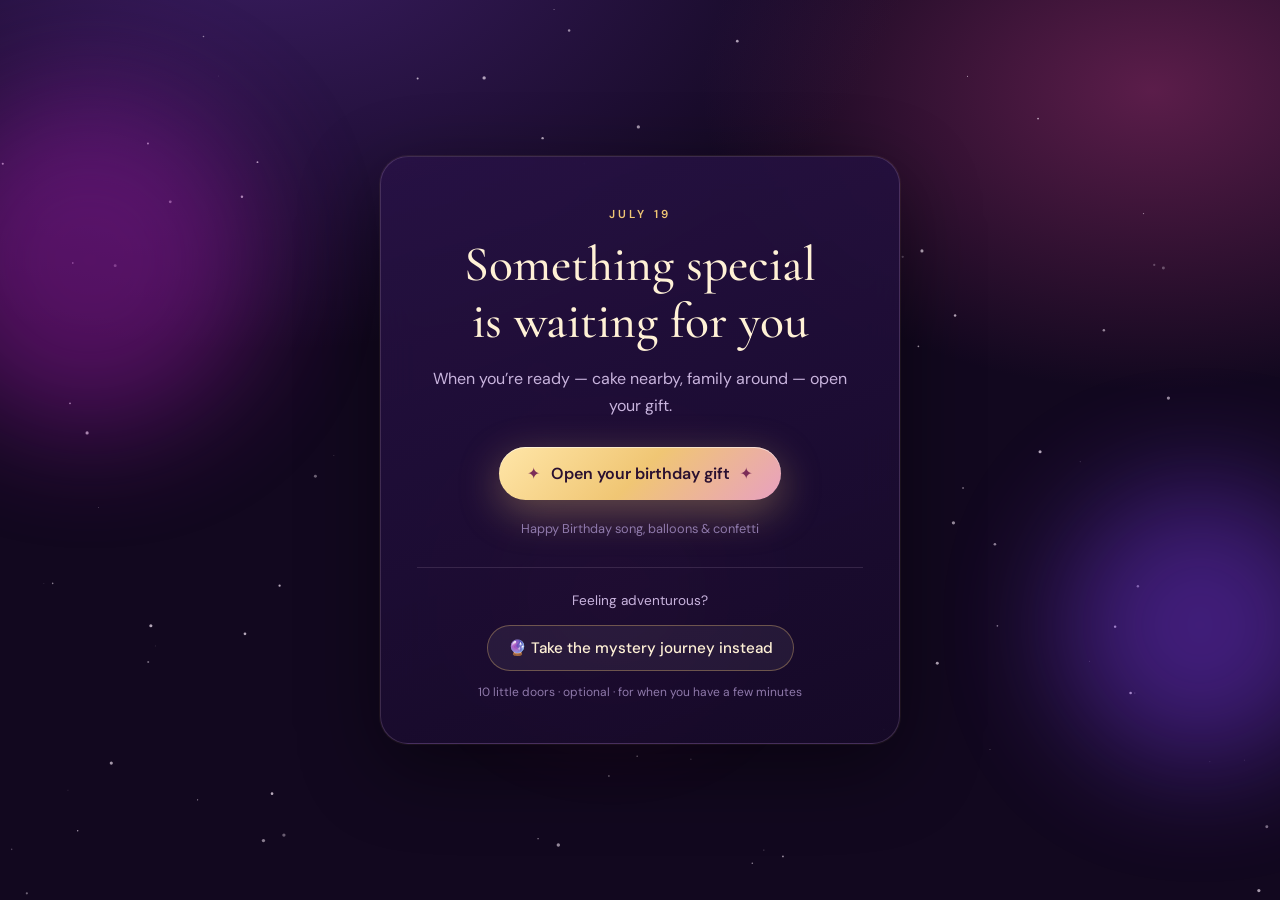
==== commit b2f099bc: "Riya Birthday" ====
--- a/Riya/index.html
+++ b/Riya/index.html
@@ -1,128 +1,242 @@
 <!DOCTYPE html>
 <html lang="en">
 <head>
-  <meta charset="UTF-8">
-  <meta name="viewport" content="width=device-width, initial-scale=1.0">
-  <title>Riya Bhandari — Two Sides</title>
-  <meta name="description" content="Riya Bhandari — risk professional who vibe-coded a full arcade with AI. Proof that non-technical people can ship wonders.">
-  <link rel="stylesheet" href="styles.css?v=compact1">
-  <style>
-    .vibe-footnote {
-      position: fixed;
-      left: 0;
-      right: 0;
-      bottom: 0;
-      z-index: 30;
-      pointer-events: none;
-      padding: 0 16px 14px;
-    }
-    .vibe-footnote-inner {
-      pointer-events: auto;
-      max-width: 720px;
-      margin: 0 auto;
-      text-align: center;
-      padding: 10px 18px;
-      border-radius: 999px;
-      background: rgba(255, 255, 255, 0.92);
-      backdrop-filter: blur(12px);
-      border: 1px solid rgba(15, 60, 72, 0.12);
-      box-shadow: 0 8px 28px rgba(15, 80, 100, 0.12);
-      font-size: 0.82rem;
-      line-height: 1.45;
-      color: var(--text-muted);
-    }
-    .vibe-footnote-inner strong {
-      color: var(--pro-deep);
-      font-weight: 700;
-    }
-    .vibe-footnote-inner em {
-      font-style: normal;
-      color: var(--life-deep);
-      font-weight: 600;
-    }
-    .vibe-footnote-inner a {
-      color: var(--pro-deep);
-      text-decoration: underline;
-      text-underline-offset: 2px;
-      font-weight: 600;
-    }
-    @media (max-width: 600px) {
-      .vibe-footnote-inner {
-        border-radius: 14px;
-        font-size: 0.78rem;
-        padding: 10px 14px;
-      }
-    }
-  </style>
+  <meta charset="UTF-8" />
+  <meta name="viewport" content="width=device-width, initial-scale=1.0" />
+  <title>Happy 35th Birthday, Riya ✨</title>
+  <meta name="description" content="A birthday celebration for Riya — music, love, and an optional mystery journey." />
+  <meta name="theme-color" content="#1a0b2e" />
+  <link rel="preconnect" href="https://fonts.googleapis.com" />
+  <link rel="preconnect" href="https://fonts.gstatic.com" crossorigin />
+  <link href="https://fonts.googleapis.com/css2?family=Cormorant+Garamond:ital,wght@0,400;0,500;0,600;0,700;1,400;1,500&family=DM+Sans:ital,opsz,wght@0,9..40,400;0,9..40,500;0,9..40,600;0,9..40,700;1,9..40,400&display=swap" rel="stylesheet" />
+  <link rel="stylesheet" href="styles.css" />
 </head>
 <body>
-
-<header class="site-nav">
-  <div class="wrap">
-    <a href="index.html" class="logo">Riya Bhandari <span>RB</span></a>
-    <button class="nav-toggle" type="button" aria-label="Menu" aria-expanded="false">☰</button>
-    <nav class="nav-links" aria-label="Primary">
-      <a href="index.html" class="active">Home</a>
-      <a href="professional.html">Professional</a>
-      <a href="personal.html">Personal</a>
-      <a href="playground.html">Vibe coding</a>
-      <a href="resume.html">Resume</a>
-      <a href="mailto:riyabhandari2007@gmail.com">Contact</a>
-      <div class="mode-switch" role="group" aria-label="Theme mode">
-        <button type="button" data-mode-btn="professional">Work</button>
-        <button type="button" data-mode-btn="personal">Life</button>
-      </div>
-    </nav>
+  <canvas id="stars" aria-hidden="true"></canvas>
+  <canvas id="confetti" aria-hidden="true"></canvas>
+  <div class="orb orb-a" aria-hidden="true"></div>
+  <div class="orb orb-b" aria-hidden="true"></div>
+  <div class="orb orb-c" aria-hidden="true"></div>
+  <div id="balloons" class="balloons" aria-hidden="true"></div>
+
+  <!-- ========== LANDING GATE (default) ========== -->
+  <section id="gate" class="gate" aria-label="Open birthday gift">
+    <div class="gate-card">
+      <p class="gate-kicker">July 19</p>
+      <h1 class="gate-title">
+        Something special<br />
+        is waiting for you
+      </h1>
+      <p class="gate-sub">
+        When you’re ready — cake nearby, family around — open your gift.
+      </p>
+      <button type="button" id="openGift" class="btn-magic">
+        <span class="btn-sparkle" aria-hidden="true">✦</span>
+        Open your birthday gift
+        <span class="btn-sparkle" aria-hidden="true">✦</span>
+      </button>
+      <p class="gate-hint">Happy Birthday song, balloons &amp; confetti</p>
+
+      <div class="gate-optional">
+        <p class="gate-optional-label">Feeling adventurous?</p>
+        <button type="button" id="startMystery" class="btn-soft">
+          🔮 Take the mystery journey instead
+        </button>
+        <p class="gate-optional-hint">10 little doors · optional · for when you have a few minutes</p>
+      </div>
+    </div>
+  </section>
+
+  <!-- ========== MYSTERY JOURNEY (optional) ========== -->
+  <div id="journey" class="journey is-hidden" hidden>
+    <header class="journey-bar">
+      <div class="journey-bar-top">
+        <div class="journey-brand">
+          <span class="brand-mark brand-mark-sm" aria-hidden="true">
+            <span class="brand-heart">♥</span>
+          </span>
+          <span class="brand-text">
+            <span class="brand-title" id="journeyLabel">A secret for Riya</span>
+            <span class="brand-sub">Mystery journey · just for you</span>
+          </span>
+        </div>
+        <p class="progress-text journey-step-badge"><span id="stepNum">1</span> / 10</p>
+      </div>
+      <div class="progress-wrap" aria-label="Journey progress">
+        <div class="progress-track">
+          <div class="progress-fill" id="progressFill"></div>
+        </div>
+        <div class="progress-dots" id="progressDots" role="list"></div>
+      </div>
+    </header>
+
+    <main class="journey-main">
+      <div id="stageRoot" class="stage-root" aria-live="polite"></div>
+    </main>
+
+    <p class="journey-whisper" id="journeyWhisper">Take your time. Each door opens only for you.</p>
   </div>
-</header>
-
-<main class="portal" aria-label="Choose a side of Riya">
-  <div class="portal-divider" aria-hidden="true"></div>
-
-  <a href="professional.html" class="portal-side pro" data-mode-set="professional">
-    <div class="orb" aria-hidden="true"></div>
-    <div class="inner">
-      <div class="portal-kicker">// Professional</div>
-      <h2>Risk-minded.<br>Tech-aligned.</h2>
-      <p>
-        Regional Risk Manager at Siemens Financial Services — automation, digital tools,
-        and deliberate tech practice alongside risk craft.
-      </p>
-      <span class="portal-cta">Enter career side <span class="arrow">→</span></span>
-    </div>
-  </a>
-
-  <a href="personal.html" class="portal-side life" data-mode-set="personal">
-    <div class="orb" aria-hidden="true"></div>
-    <div class="inner">
-      <div class="portal-kicker">// Personal + Arcade</div>
-      <h2>Paint. Travel.<br>Music. Wonders.</h2>
-      <p>
-        Art, stamps, playlists — and a full vibe-coded arcade.
-        Proof that if you use AI the right way, non-technical people can ship magic.
-      </p>
-      <span class="portal-cta">Enter personal side <span class="arrow">→</span></span>
-    </div>
-  </a>
-</main>
-
-<div class="vibe-footnote" role="note">
-  <div class="vibe-footnote-inner">
-    <strong>Vibe coded</strong> — not outsourced, not a secret agency, not “my cousin who codes.”
-    Just me, AI as co-pilot, and a lot of “make it prettier.”
-    <em>No invoices were harmed in the making of this website.</em>
-    Curious? Peek the <a href="playground.html">arcade</a>.
+
+  <!-- ========== BIRTHDAY PARTY ========== -->
+  <div id="finale" class="party is-hidden" hidden>
+    <header class="topbar">
+      <div class="topbar-inner">
+        <a href="#hero" class="topbar-brand" aria-label="Back to top">
+          <span class="brand-mark" aria-hidden="true">
+            <span class="brand-heart">♥</span>
+          </span>
+          <span class="brand-text">
+            <span class="brand-title">Riya <em>· 35</em></span>
+            <span class="brand-sub">Happy Birthday · July 19</span>
+          </span>
+        </a>
+
+        <nav class="topbar-nav" aria-label="Celebration sections">
+          <a href="#cake">Cake</a>
+          <a href="#memories">Photos</a>
+          <a href="#letter">Letter</a>
+        </nav>
+
+        <div class="topbar-actions">
+          <button type="button" id="toggleMusic" class="chip" aria-pressed="true" title="Toggle music">
+            <span id="musicIcon">🎂</span>
+            <span id="musicLabel">Music</span>
+          </button>
+          <button type="button" id="moreConfetti" class="chip chip-accent" title="More confetti">
+            🎉
+            <span class="chip-hide-sm">Confetti</span>
+          </button>
+        </div>
+      </div>
+      <div class="topbar-sparkle" aria-hidden="true"></div>
+    </header>
+
+    <main>
+      <section class="hero" id="hero">
+        <p class="eyebrow reveal" id="heroEyebrow">A private celebration · July 19</p>
+        <h1 class="hero-title reveal">
+          Happy 35th Birthday,<br />
+          <em>Riya</em>
+        </h1>
+        <p class="love-line reveal">I love you.</p>
+        <p class="hero-age reveal">
+          <span class="age-num">35</span>
+          <span class="age-label">years of light — and a lifetime still to write with you</span>
+        </p>
+        <p class="hero-lead reveal" id="heroLead">
+          May this next chapter feel as vivid as your paintings,<br class="hide-sm" />
+          as free as your travels, and as joyful as your favourite song.
+        </p>
+        <div class="hero-cta reveal">
+          <a class="btn-ghost" href="#cake">Make a wish ↓</a>
+          <a class="btn-ghost" href="#memories">Our photos ↓</a>
+          <a class="btn-ghost" href="#letter">A letter for you ↓</a>
+          <button type="button" id="tryMysteryFromParty" class="btn-ghost">🔮 Mystery journey</button>
+        </div>
+      </section>
+
+      <section class="section cake-section" id="cake">
+        <div class="section-head reveal">
+          <p class="eyebrow">The moment</p>
+          <h2>Blow out the candles</h2>
+          <p class="section-lead">
+            Close your eyes for one second. Make a wish. Then tap the cake —
+            I’ll be wishing right beside you.
+          </p>
+        </div>
+        <div class="cake-stage reveal">
+          <button type="button" id="blowCandles" class="cake-btn" aria-label="Blow out the candles">
+            <div class="cake" id="cakeVisual">
+              <div class="candles" id="candles" aria-hidden="true"></div>
+              <div class="cake-top"></div>
+              <div class="cake-frosting"></div>
+              <div class="cake-mid"></div>
+              <div class="cake-bottom"></div>
+              <div class="cake-plate"></div>
+            </div>
+            <span class="cake-hint" id="cakeHint">Tap to blow out · make a wish</span>
+          </button>
+          <div class="wish-panel" id="wishPanel" hidden>
+            <p class="wish-label">Wish sealed · love locked in ✨</p>
+            <p class="wish-text">Happy 35th, my love. The best chapters still have our names on them.</p>
+            <button type="button" id="relight" class="chip">Light candles again</button>
+          </div>
+        </div>
+      </section>
+
+      <section class="section memories" id="memories">
+        <div class="section-head reveal">
+          <p class="eyebrow">Our album</p>
+          <h2>Pieces of us</h2>
+          <p class="section-lead">
+            Every smile, every season, every version of you I fell in love with again.
+          </p>
+        </div>
+        <div class="gallery-shell reveal">
+          <button type="button" class="gal-nav gal-prev" id="galPrev" aria-label="Previous">‹</button>
+          <div class="gallery-frame">
+            <div class="gallery-track" id="galleryTrack"></div>
+            <div class="gallery-empty" id="galleryEmpty" hidden>
+              <div class="empty-art" aria-hidden="true">📷</div>
+              <h3>Our photos will live here</h3>
+              <p>Add photos to <code>images/</code> and refresh.</p>
+            </div>
+          </div>
+          <button type="button" class="gal-nav gal-next" id="galNext" aria-label="Next">›</button>
+        </div>
+        <div class="gallery-dots" id="galleryDots" role="tablist" aria-label="Photos"></div>
+
+        <p class="wall-label reveal">All our moments</p>
+        <div class="photo-wall" id="photoWall" aria-label="Photo collage"></div>
+      </section>
+
+      <section class="section letter-section" id="letter">
+        <article class="letter reveal">
+          <p class="letter-date">July 19 · For my wife</p>
+          <h2>Dear Riya,</h2>
+          <p>
+            I wanted more than a cake and a card. I wanted you to feel, door by door,
+            how carefully I think of you — how every ordinary day still holds a little
+            mystery when you’re the one I get to come home to.
+          </p>
+          <p>
+            You paint colour into life. You travel with wonder. You work with quiet fire.
+            And you love in a way that makes thirty-five feel not like a number,
+            but like a celebration of <em>you</em>.
+          </p>
+          <p>
+            And watching you with <strong>Aaru</strong> — the patience, the joy, the way
+            she softens every room you’re both in — makes me fall for you all over again.
+            She is so lucky to have you as her mum.
+          </p>
+          <p>
+            Happy birthday, my love. I’m so proud of the woman you are —
+            and endlessly lucky that your story includes me.
+          </p>
+          <p class="letter-sign">Forever yours,<br /><em>Vikalp</em> 💕</p>
+        </article>
+      </section>
+
+      <section class="section finale" id="encore">
+        <div class="finale-card reveal">
+          <p class="eyebrow">Encore</p>
+          <h2>One more burst of joy?</h2>
+          <p class="section-lead">For the photo. For the toast. For us.</p>
+          <button type="button" id="finaleBurst" class="btn-magic">
+            <span class="btn-sparkle" aria-hidden="true">✦</span>
+            Celebrate again
+            <span class="btn-sparkle" aria-hidden="true">✦</span>
+          </button>
+        </div>
+      </section>
+    </main>
+
+    <footer class="site-footer">
+      <p>Made with love for Riya’s 35th · A mystery, just for you</p>
+      <p class="footer-note">Ten doors. One truth. I love you.</p>
+    </footer>
   </div>
-</div>
-
-<script>
-  // Persist preferred mode when entering a side
-  document.querySelectorAll('[data-mode-set]').forEach(function (el) {
-    el.addEventListener('click', function () {
-      localStorage.setItem('riya-mode', el.getAttribute('data-mode-set'));
-    });
-  });
-</script>
-<script src="app.js"></script>
+
+  <script src="app.js"></script>
 </body>
 </html>
--- a/Riya/styles.css
+++ b/Riya/styles.css
@@ -1,69 +1,46 @@
 /* ===========================================================
-   RIYA BHANDARI — Dual Identity Design System (Light)
-   Professional: teal  ·  Personal: pink
+   FOR RIYA — Romantic mystery journey → 35th birthday reveal
+   Midnight violet · rose gold · champagne
    =========================================================== */
 
-@import url('https://fonts.googleapis.com/css2?family=Cormorant+Garamond:ital,wght@0,400;0,500;0,600;0,700;1,400;1,500&family=DM+Sans:ital,opsz,wght@0,9..40,400;0,9..40,500;0,9..40,600;0,9..40,700;1,9..40,400&family=JetBrains+Mono:wght@400;500&display=swap');
-
 :root {
-  /* Soft light base */
-  --bg: #f4fafb;
-  --bg-elevated: #ffffff;
-  --bg-soft: #e8f4f6;
-  --surface: #ffffff;
-  --text: #0f2a32;
-  --text-muted: #4a6a74;
-  --text-faint: #7a96a0;
-  --line: rgba(15, 60, 72, 0.1);
-  --line-strong: rgba(15, 60, 72, 0.16);
-  --shadow: 0 12px 40px rgba(15, 60, 80, 0.08);
-
-  /* Professional — teal */
-  --pro: #0d9488;
-  --pro-soft: #14b8a6;
-  --pro-deep: #0f766e;
-  --pro-dim: rgba(13, 148, 136, 0.12);
-  --pro-glow: rgba(13, 148, 136, 0.28);
-
-  /* Personal — pink / blush */
-  --life: #e85a8a;
-  --life-soft: #f472b6;
-  --life-deep: #be185d;
-  --life-dim: rgba(232, 90, 138, 0.14);
-  --life-glow: rgba(232, 90, 138, 0.32);
-
-  --accent: var(--pro);
-  --accent-soft: var(--pro-soft);
-  --accent-deep: var(--pro-deep);
-  --accent-dim: var(--pro-dim);
-  --accent-glow: var(--pro-glow);
-
-  --radius: 14px;
-  --radius-sm: 8px;
-  --max: 1140px;
-  --nav-h: 72px;
+  --bg: #12081f;
+  --bg-elevated: #1c0f30;
+  --text: #fdf6ff;
+  --text-muted: #c9b4de;
+  --text-faint: #8f79ab;
+  --line: rgba(255, 220, 255, 0.12);
+  --gold: #f0c674;
+  --gold-soft: #ffe6a8;
+  --rose: #f472b6;
+  --rose-deep: #db2777;
+  --lilac: #c4b5fd;
+  --champagne: #fff1d6;
+  --shadow: 0 24px 80px rgba(0, 0, 0, 0.45);
+  --radius: 20px;
+  --radius-sm: 12px;
+  --max: 980px;
   --ease: cubic-bezier(0.22, 1, 0.36, 1);
-  --font-display: 'Cormorant Garamond', Georgia, serif;
-  --font-body: 'DM Sans', system-ui, sans-serif;
-  --font-mono: 'JetBrains Mono', ui-monospace, monospace;
-}
-
-html[data-mode="personal"] {
-  --bg: #fff5f8;
-  --bg-soft: #fce7f0;
-  --accent: var(--life);
-  --accent-soft: var(--life-soft);
-  --accent-deep: var(--life-deep);
-  --accent-dim: var(--life-dim);
-  --accent-glow: var(--life-glow);
-}
-
-*, *::before, *::after { box-sizing: border-box; }
-html { scroll-behavior: smooth; }
+  --font-display: "Cormorant Garamond", Georgia, serif;
+  --font-body: "DM Sans", system-ui, sans-serif;
+}
+
+*,
+*::before,
+*::after {
+  box-sizing: border-box;
+}
+
+html {
+  scroll-behavior: smooth;
+}
+
 body {
   margin: 0;
   min-height: 100vh;
-  background: var(--bg);
+  background: radial-gradient(1200px 800px at 20% -10%, #3b1d63 0%, transparent 55%),
+    radial-gradient(900px 600px at 90% 10%, #5b1d4a 0%, transparent 50%),
+    var(--bg);
   color: var(--text);
   font-family: var(--font-body);
   font-size: 16px;
@@ -71,1481 +48,1716 @@
   -webkit-font-smoothing: antialiased;
   overflow-x: hidden;
 }
-body::before {
-  content: "";
+
+.is-hidden,
+[hidden] {
+  display: none !important;
+}
+
+/* ---------- Ambient ---------- */
+#stars,
+#confetti {
+  position: fixed;
+  inset: 0;
+  width: 100%;
+  height: 100%;
+  pointer-events: none;
+  z-index: 2;
+}
+
+#stars {
+  z-index: 0;
+  opacity: 0.7;
+}
+
+.orb {
+  position: fixed;
+  border-radius: 50%;
+  filter: blur(60px);
+  pointer-events: none;
+  z-index: 0;
+  opacity: 0.45;
+  animation: drift 18s var(--ease) infinite alternate;
+}
+
+.orb-a {
+  width: 340px;
+  height: 340px;
+  background: #a21caf;
+  top: 10%;
+  left: -80px;
+}
+
+.orb-b {
+  width: 280px;
+  height: 280px;
+  background: #7c3aed;
+  bottom: 15%;
+  right: -60px;
+  animation-delay: -6s;
+}
+
+.orb-c {
+  width: 200px;
+  height: 200px;
+  background: #db2777;
+  top: 55%;
+  left: 40%;
+  opacity: 0.25;
+  animation-delay: -12s;
+}
+
+@keyframes drift {
+  from {
+    transform: translate(0, 0) scale(1);
+  }
+  to {
+    transform: translate(40px, -30px) scale(1.12);
+  }
+}
+
+.balloons {
   position: fixed;
   inset: 0;
   pointer-events: none;
-  z-index: 0;
-  background:
-    radial-gradient(ellipse 80% 50% at 15% -5%, var(--accent-dim), transparent 55%),
-    radial-gradient(ellipse 55% 40% at 95% 100%, rgba(232, 90, 138, 0.1), transparent 50%),
-    radial-gradient(ellipse 40% 30% at 50% 50%, rgba(13, 148, 136, 0.05), transparent 60%);
-  transition: background 0.6s var(--ease);
-}
-a { color: inherit; text-decoration: none; }
-img { max-width: 100%; display: block; }
-button { font-family: inherit; cursor: pointer; }
-::selection { background: var(--accent); color: #fff; }
-
-.wrap {
-  width: min(var(--max), calc(100% - 48px));
-  margin-inline: auto;
-  position: relative;
   z-index: 1;
-}
-
-/* ---------- Typography ---------- */
-h1, h2, h3, h4 {
-  font-family: var(--font-display);
+  overflow: hidden;
+}
+
+.balloon {
+  position: absolute;
+  bottom: -80px;
+  width: 36px;
+  height: 48px;
+  border-radius: 50% 50% 50% 50% / 45% 45% 55% 55%;
+  opacity: 0.75;
+  animation: rise linear infinite;
+  box-shadow: inset -6px -8px 0 rgba(0, 0, 0, 0.12);
+}
+
+.balloon::after {
+  content: "";
+  position: absolute;
+  left: 50%;
+  top: 100%;
+  width: 1px;
+  height: 40px;
+  background: rgba(255, 255, 255, 0.25);
+  transform: translateX(-50%);
+}
+
+@keyframes rise {
+  0% {
+    transform: translateY(0) translateX(0) rotate(-4deg);
+    opacity: 0;
+  }
+  8% {
+    opacity: 0.8;
+  }
+  100% {
+    transform: translateY(-110vh) translateX(30px) rotate(8deg);
+    opacity: 0;
+  }
+}
+
+/* ---------- Buttons / chips ---------- */
+.btn-magic {
+  appearance: none;
+  border: none;
+  cursor: pointer;
+  font-family: var(--font-body);
   font-weight: 600;
-  line-height: 1.12;
-  margin: 0 0 0.5em;
-  letter-spacing: -0.01em;
-}
-h1 { font-size: clamp(2.6rem, 6vw, 4.4rem); }
-h2 { font-size: clamp(1.9rem, 3.5vw, 2.75rem); }
-h3 { font-size: clamp(1.25rem, 2vw, 1.55rem); }
-p { margin: 0 0 1em; color: var(--text-muted); }
-.lede {
-  font-size: clamp(1.05rem, 1.6vw, 1.2rem);
-  max-width: 38rem;
-  color: var(--text-muted);
-}
-.eyebrow {
+  font-size: 1rem;
+  color: #2a1030;
+  padding: 16px 28px;
+  border-radius: 999px;
+  background: linear-gradient(135deg, var(--gold-soft), var(--gold), #e8a0c0);
+  box-shadow: 0 12px 40px rgba(240, 198, 116, 0.35), inset 0 1px 0 rgba(255, 255, 255, 0.55);
+  transition: transform 0.25s var(--ease), box-shadow 0.25s var(--ease), opacity 0.25s;
   display: inline-flex;
   align-items: center;
   gap: 10px;
-  font-family: var(--font-mono);
+}
+
+.btn-magic:hover:not(:disabled) {
+  transform: translateY(-2px) scale(1.02);
+  box-shadow: 0 16px 48px rgba(240, 198, 116, 0.45);
+}
+
+.btn-magic:disabled {
+  opacity: 0.4;
+  cursor: not-allowed;
+  transform: none;
+}
+
+.btn-sparkle {
+  color: #7c2d58;
+  animation: twinkle 1.6s ease-in-out infinite;
+}
+
+.btn-sparkle:last-child {
+  animation-delay: 0.4s;
+}
+
+@keyframes twinkle {
+  0%,
+  100% {
+    opacity: 0.45;
+    transform: scale(0.9);
+  }
+  50% {
+    opacity: 1;
+    transform: scale(1.15);
+  }
+}
+
+.btn-ghost {
+  display: inline-flex;
+  align-items: center;
+  padding: 10px 18px;
+  border-radius: 999px;
+  border: 1px solid var(--line);
+  color: var(--text);
+  text-decoration: none;
+  font-size: 0.92rem;
+  background: rgba(255, 255, 255, 0.04);
+  transition: background 0.2s, border-color 0.2s;
+  cursor: pointer;
+  font-family: var(--font-body);
+}
+
+.btn-ghost:hover {
+  background: rgba(255, 255, 255, 0.08);
+  border-color: rgba(240, 198, 116, 0.35);
+}
+
+.btn-soft {
+  appearance: none;
+  border: 1px solid rgba(240, 198, 116, 0.35);
+  background: rgba(255, 255, 255, 0.06);
+  color: var(--champagne);
+  font-family: var(--font-body);
+  font-size: 0.95rem;
+  font-weight: 500;
+  padding: 12px 20px;
+  border-radius: 999px;
+  cursor: pointer;
+  transition: background 0.2s, transform 0.2s;
+}
+
+.btn-soft:hover {
+  background: rgba(244, 114, 182, 0.15);
+  transform: translateY(-1px);
+}
+
+.chip {
+  appearance: none;
+  border: 1px solid var(--line);
+  background: rgba(255, 255, 255, 0.06);
+  color: var(--text);
+  font-family: var(--font-body);
+  font-size: 0.85rem;
+  font-weight: 500;
+  padding: 8px 14px;
+  border-radius: 999px;
+  cursor: pointer;
+  display: inline-flex;
+  align-items: center;
+  gap: 8px;
+  transition: background 0.2s, border-color 0.2s;
+}
+
+.chip:hover {
+  background: rgba(255, 255, 255, 0.1);
+}
+
+.chip-accent {
+  border-color: rgba(240, 198, 116, 0.35);
+  color: var(--gold-soft);
+}
+
+.chip[aria-pressed="false"] {
+  opacity: 0.7;
+}
+
+/* ===========================================================
+   LANDING GATE
+   =========================================================== */
+.gate {
+  position: relative;
+  z-index: 10;
+  min-height: 100vh;
+  display: grid;
+  place-items: center;
+  padding: 32px 20px;
+}
+
+.gate-card {
+  width: min(520px, 100%);
+  text-align: center;
+  padding: 48px 36px 40px;
+  border-radius: 28px;
+  background: linear-gradient(160deg, rgba(40, 18, 70, 0.88), rgba(22, 10, 40, 0.92));
+  border: 1px solid rgba(255, 210, 255, 0.16);
+  box-shadow: var(--shadow), 0 0 0 1px rgba(240, 198, 116, 0.08);
+  backdrop-filter: blur(18px);
+  animation: stageIn 1s var(--ease) both;
+}
+
+.gate-kicker {
+  margin: 0 0 12px;
+  letter-spacing: 0.28em;
+  text-transform: uppercase;
   font-size: 0.72rem;
-  letter-spacing: 0.18em;
+  color: var(--gold);
+  font-weight: 600;
+}
+
+.gate-title {
+  margin: 0 0 16px;
+  font-family: var(--font-display);
+  font-weight: 500;
+  font-size: clamp(2.2rem, 6vw, 3.1rem);
+  line-height: 1.15;
+  color: var(--champagne);
+}
+
+.gate-sub {
+  margin: 0 0 28px;
+  color: var(--text-muted);
+  font-size: 1rem;
+}
+
+.gate-hint {
+  margin: 18px 0 0;
+  font-size: 0.8rem;
+  color: var(--text-faint);
+}
+
+.gate-optional {
+  margin-top: 28px;
+  padding-top: 22px;
+  border-top: 1px solid var(--line);
+}
+
+.gate-optional-label {
+  margin: 0 0 12px;
+  font-size: 0.85rem;
+  color: var(--text-muted);
+}
+
+.gate-optional-hint {
+  margin: 12px 0 0;
+  font-size: 0.75rem;
+  color: var(--text-faint);
+}
+
+/* ===========================================================
+   JOURNEY UI
+   =========================================================== */
+.journey {
+  position: relative;
+  z-index: 5;
+  min-height: 100vh;
+  display: flex;
+  flex-direction: column;
+}
+
+.journey-bar {
+  position: sticky;
+  top: 0;
+  z-index: 20;
+  padding: 14px 18px 12px;
+  background:
+    linear-gradient(135deg, rgba(88, 28, 70, 0.55), transparent 50%),
+    rgba(18, 8, 31, 0.88);
+  backdrop-filter: blur(16px);
+  border-bottom: 1px solid rgba(240, 198, 116, 0.18);
+  box-shadow: 0 8px 28px rgba(0, 0, 0, 0.25);
+}
+
+.journey-bar-top {
+  display: flex;
+  align-items: center;
+  justify-content: space-between;
+  gap: 12px;
+  margin-bottom: 10px;
+}
+
+.journey-brand {
+  display: flex;
+  align-items: center;
+  gap: 10px;
+  min-width: 0;
+}
+
+.journey-step-badge {
+  margin: 0 !important;
+  padding: 6px 12px;
+  border-radius: 999px;
+  background: rgba(240, 198, 116, 0.12);
+  border: 1px solid rgba(240, 198, 116, 0.28);
+  color: var(--gold-soft) !important;
+  font-size: 0.78rem !important;
+  letter-spacing: 0.08em;
+  white-space: nowrap;
+}
+
+.brand-dot {
+  width: 10px;
+  height: 10px;
+  border-radius: 50%;
+  background: linear-gradient(135deg, var(--rose), var(--gold));
+  box-shadow: 0 0 16px var(--rose);
+  flex-shrink: 0;
+}
+
+.progress-wrap {
+  max-width: 100%;
+}
+
+.progress-track {
+  height: 4px;
+  border-radius: 999px;
+  background: rgba(255, 255, 255, 0.08);
+  overflow: hidden;
+  margin-bottom: 10px;
+}
+
+.progress-fill {
+  height: 100%;
+  width: 10%;
+  border-radius: inherit;
+  background: linear-gradient(90deg, var(--rose), var(--gold));
+  transition: width 0.55s var(--ease);
+  box-shadow: 0 0 12px rgba(240, 198, 116, 0.45);
+}
+
+.progress-dots {
+  display: flex;
+  gap: 6px;
+  flex-wrap: wrap;
+  margin-bottom: 6px;
+}
+
+.progress-dot {
+  width: 10px;
+  height: 10px;
+  border-radius: 50%;
+  background: rgba(255, 255, 255, 0.15);
+  border: 1px solid transparent;
+  transition: background 0.3s, transform 0.3s, box-shadow 0.3s;
+}
+
+.progress-dot.is-done {
+  background: var(--rose);
+}
+
+.progress-dot.is-current {
+  background: var(--gold);
+  transform: scale(1.25);
+  box-shadow: 0 0 12px rgba(240, 198, 116, 0.6);
+}
+
+.progress-text {
+  margin: 0;
+  font-size: 0.75rem;
+  letter-spacing: 0.12em;
   text-transform: uppercase;
-  color: var(--accent);
-  margin-bottom: 1rem;
-}
-.eyebrow::before {
-  content: "";
-  width: 22px;
-  height: 1px;
-  background: currentColor;
-  opacity: 0.7;
-}
-
-/* ---------- Nav ---------- */
-.site-nav {
-  position: fixed;
+  color: var(--text-faint);
+}
+
+.journey-main {
+  flex: 1;
+  display: flex;
+  align-items: center;
+  justify-content: center;
+  padding: 28px 18px 40px;
+  width: min(560px, 100%);
+  margin: 0 auto;
+}
+
+.journey-whisper {
+  text-align: center;
+  margin: 0 16px 28px;
+  font-size: 0.82rem;
+  color: var(--text-faint);
+  font-style: italic;
+}
+
+.stage-root {
+  width: 100%;
+}
+
+.stage-card {
+  width: 100%;
+  padding: 36px 28px 32px;
+  border-radius: 28px;
+  background: linear-gradient(160deg, rgba(40, 18, 70, 0.9), rgba(22, 10, 40, 0.94));
+  border: 1px solid rgba(255, 210, 255, 0.16);
+  box-shadow: var(--shadow), 0 0 0 1px rgba(240, 198, 116, 0.06);
+  backdrop-filter: blur(18px);
+  animation: stageIn 0.55s var(--ease) both;
+  text-align: center;
+}
+
+@keyframes stageIn {
+  from {
+    opacity: 0;
+    transform: translateY(20px) scale(0.98);
+  }
+  to {
+    opacity: 1;
+    transform: none;
+  }
+}
+
+.stage-card.is-exit {
+  animation: stageOut 0.35s var(--ease) both;
+}
+
+@keyframes stageOut {
+  to {
+    opacity: 0;
+    transform: translateY(-12px) scale(0.98);
+  }
+}
+
+.stage-kicker {
+  margin: 0 0 10px;
+  letter-spacing: 0.22em;
+  text-transform: uppercase;
+  font-size: 0.7rem;
+  font-weight: 600;
+  color: var(--gold);
+}
+
+.stage-title {
+  margin: 0 0 14px;
+  font-family: var(--font-display);
+  font-weight: 500;
+  font-size: clamp(1.75rem, 5vw, 2.35rem);
+  line-height: 1.15;
+  color: var(--champagne);
+}
+
+.stage-body {
+  margin: 0 0 22px;
+  color: var(--text-muted);
+  font-size: 1.02rem;
+}
+
+.stage-body p {
+  margin: 0 0 12px;
+}
+
+.stage-body p:last-child {
+  margin-bottom: 0;
+}
+
+.stage-actions {
+  display: flex;
+  flex-direction: column;
+  align-items: center;
+  gap: 12px;
+  margin-top: 8px;
+}
+
+.stage-hint {
+  margin: 14px 0 0;
+  font-size: 0.8rem;
+  color: var(--text-faint);
+}
+
+.envelope {
+  width: 160px;
+  height: 110px;
+  margin: 8px auto 24px;
+  position: relative;
+  cursor: pointer;
+  perspective: 600px;
+}
+
+.envelope-body {
+  position: absolute;
+  inset: 0;
+  background: linear-gradient(160deg, #f9a8d4, #db2777);
+  border-radius: 8px;
+  box-shadow: 0 12px 30px rgba(0, 0, 0, 0.35);
+}
+
+.envelope-flap {
+  position: absolute;
   top: 0;
   left: 0;
   right: 0;
-  z-index: 100;
-  height: var(--nav-h);
-  display: flex;
-  align-items: center;
-  transition: background 0.35s var(--ease), border-color 0.35s, backdrop-filter 0.35s;
-  border-bottom: 1px solid transparent;
-}
-.site-nav.scrolled {
-  background: rgba(255, 255, 255, 0.88);
-  backdrop-filter: blur(16px);
-  border-bottom-color: var(--line);
-  box-shadow: 0 4px 24px rgba(15, 60, 80, 0.06);
-}
-.site-nav .wrap {
+  height: 58px;
+  background: linear-gradient(180deg, #fda4d0, #be185d);
+  clip-path: polygon(0 0, 50% 100%, 100% 0);
+  transform-origin: top center;
+  transition: transform 0.6s var(--ease);
+  z-index: 2;
+}
+
+.envelope.is-open .envelope-flap {
+  transform: rotateX(180deg);
+  opacity: 0.85;
+}
+
+.envelope-heart {
+  position: absolute;
+  left: 50%;
+  top: 52%;
+  transform: translate(-50%, -50%);
+  font-size: 1.6rem;
+  z-index: 1;
+  transition: transform 0.5s var(--ease), opacity 0.5s;
+}
+
+.envelope.is-open .envelope-heart {
+  transform: translate(-50%, -90%);
+  opacity: 0;
+}
+
+.memory-frame {
+  width: min(100%, 340px);
+  margin: 0 auto 20px;
+  /* Portrait-friendly so full photos fit */
+  aspect-ratio: 3 / 4;
+  max-height: 52vh;
+  border-radius: 16px;
+  overflow: hidden;
+  border: 1px solid var(--line);
+  background: rgba(0, 0, 0, 0.45);
+  position: relative;
+  box-shadow: var(--shadow);
+}
+
+.memory-frame img {
+  width: 100%;
+  height: 100%;
+  object-fit: contain; /* show full photo, no crop */
+  object-position: center;
+  display: block;
+  background: rgba(0, 0, 0, 0.35);
+}
+
+.memory-placeholder {
+  position: absolute;
+  inset: 0;
+  display: grid;
+  place-content: center;
+  gap: 6px;
+  padding: 20px;
+  color: var(--text-faint);
+  font-size: 0.88rem;
+  background: linear-gradient(145deg, rgba(88, 28, 98, 0.5), rgba(30, 15, 55, 0.8));
+}
+
+.memory-placeholder span {
+  font-size: 2rem;
+}
+
+.memory-caption {
+  font-family: var(--font-display);
+  font-size: 1.2rem;
+  color: var(--champagne);
+  font-style: italic;
+  margin: 0 0 8px;
+}
+
+.quiz-options {
+  display: flex;
+  flex-direction: column;
+  gap: 10px;
+  width: 100%;
+  margin-bottom: 8px;
+}
+
+.quiz-opt {
+  appearance: none;
+  width: 100%;
+  text-align: left;
+  padding: 14px 16px;
+  border-radius: 14px;
+  border: 1px solid var(--line);
+  background: rgba(255, 255, 255, 0.04);
+  color: var(--text);
+  font-family: var(--font-body);
+  font-size: 0.95rem;
+  cursor: pointer;
+  transition: border-color 0.2s, background 0.2s, transform 0.2s;
+}
+
+.quiz-opt:hover {
+  border-color: rgba(240, 198, 116, 0.4);
+  background: rgba(244, 114, 182, 0.1);
+}
+
+.quiz-opt.is-picked {
+  border-color: var(--gold);
+  background: rgba(240, 198, 116, 0.12);
+  box-shadow: 0 0 20px rgba(240, 198, 116, 0.15);
+}
+
+.quiz-react {
+  min-height: 1.4em;
+  margin: 8px 0 4px;
+  color: var(--gold-soft);
+  font-family: var(--font-display);
+  font-size: 1.15rem;
+  font-style: italic;
+}
+
+.star-field {
+  position: relative;
+  width: 100%;
+  height: 200px;
+  margin: 8px 0 16px;
+  border-radius: 16px;
+  background: rgba(0, 0, 0, 0.2);
+  border: 1px dashed rgba(255, 220, 255, 0.15);
+  overflow: hidden;
+}
+
+.collect-star {
+  position: absolute;
+  appearance: none;
+  border: none;
+  background: transparent;
+  font-size: 1.75rem;
+  cursor: pointer;
+  padding: 4px;
+  filter: drop-shadow(0 0 8px rgba(240, 198, 116, 0.5));
+  transition: transform 0.25s var(--ease), opacity 0.25s;
+  animation: floaty 2.8s ease-in-out infinite;
+}
+
+.collect-star:hover {
+  transform: scale(1.2);
+}
+
+.collect-star.is-caught {
+  opacity: 0;
+  transform: scale(0.3);
+  pointer-events: none;
+}
+
+@keyframes floaty {
+  0%,
+  100% {
+    translate: 0 0;
+  }
+  50% {
+    translate: 0 -8px;
+  }
+}
+
+.star-count {
+  margin: 0 0 8px;
+  color: var(--text-muted);
+  font-size: 0.92rem;
+}
+
+.star-count strong {
+  color: var(--gold);
+}
+
+.reason-grid {
+  display: grid;
+  grid-template-columns: 1fr 1fr;
+  gap: 10px;
+  margin-bottom: 12px;
+}
+
+.reason-card {
+  appearance: none;
+  border: 1px solid var(--line);
+  border-radius: 14px;
+  min-height: 88px;
+  padding: 14px 12px;
+  cursor: pointer;
+  background: rgba(255, 255, 255, 0.04);
+  color: var(--text-muted);
+  font-family: var(--font-body);
+  font-size: 0.88rem;
+  transition: border-color 0.25s, background 0.25s, transform 0.25s;
+}
+
+.reason-card:hover {
+  transform: translateY(-2px);
+}
+
+.reason-card .r-front {
+  color: var(--gold);
+  font-family: var(--font-display);
+  font-size: 1.05rem;
+}
+
+.reason-card.is-open {
+  border-color: rgba(244, 114, 182, 0.45);
+  background: rgba(244, 114, 182, 0.1);
+  color: var(--champagne);
+}
+
+.reason-card.is-open .r-front {
+  display: none;
+}
+
+.reason-card .r-back {
+  display: none;
+}
+
+.reason-card.is-open .r-back {
+  display: block;
+}
+
+.chest {
+  font-size: 4rem;
+  margin: 8px 0 12px;
+  line-height: 1;
+  transition: transform 0.5s var(--ease);
+  display: inline-block;
+}
+
+.chest.is-open {
+  transform: scale(1.1) rotate(-6deg);
+  filter: drop-shadow(0 0 20px rgba(240, 198, 116, 0.5));
+}
+
+.key-row {
+  display: flex;
+  gap: 10px;
+  justify-content: center;
+  flex-wrap: wrap;
+  margin: 16px 0;
+}
+
+.key-piece {
+  appearance: none;
+  width: 52px;
+  height: 52px;
+  border-radius: 12px;
+  border: 1px solid var(--line);
+  background: rgba(255, 255, 255, 0.05);
+  color: var(--champagne);
+  font-family: var(--font-display);
+  font-size: 1.1rem;
+  font-weight: 600;
+  cursor: pointer;
+  transition: background 0.2s, border-color 0.2s, transform 0.2s, opacity 0.2s;
+}
+
+.key-piece:hover:not(:disabled) {
+  border-color: var(--gold);
+  transform: translateY(-2px);
+}
+
+.key-piece.is-used {
+  opacity: 0.35;
+  pointer-events: none;
+}
+
+.lock-display {
+  font-family: var(--font-display);
+  font-size: 1.5rem;
+  letter-spacing: 0.2em;
+  color: var(--gold-soft);
+  min-height: 1.5em;
+  margin: 8px 0 4px;
+}
+
+.surprise-pop {
+  animation: popIn 0.6s var(--ease) both;
+}
+
+@keyframes popIn {
+  from {
+    opacity: 0;
+    transform: scale(0.9);
+  }
+  to {
+    opacity: 1;
+    transform: none;
+  }
+}
+
+/* ===========================================================
+   FINALE PARTY
+   =========================================================== */
+.party {
+  position: relative;
+  z-index: 5;
+  animation: partyIn 0.9s var(--ease) both;
+}
+
+@keyframes partyIn {
+  from {
+    opacity: 0;
+  }
+  to {
+    opacity: 1;
+  }
+}
+
+.topbar {
+  position: sticky;
+  top: 0;
+  z-index: 20;
+  padding: 0;
+  background:
+    linear-gradient(105deg, rgba(107, 30, 70, 0.5) 0%, rgba(40, 16, 55, 0.75) 42%, rgba(18, 8, 31, 0.92) 100%);
+  backdrop-filter: blur(18px);
+  border-bottom: 1px solid rgba(240, 198, 116, 0.2);
+  box-shadow: 0 10px 36px rgba(0, 0, 0, 0.28);
+  overflow: hidden;
+}
+
+.topbar-inner {
+  position: relative;
+  z-index: 1;
   display: flex;
   align-items: center;
   justify-content: space-between;
-  width: min(var(--max), calc(100% - 48px));
-}
-.logo {
+  gap: 14px;
+  padding: 12px 18px;
+  max-width: 1100px;
+  margin: 0 auto;
+}
+
+.topbar-sparkle {
+  position: absolute;
+  inset: 0;
+  pointer-events: none;
+  background:
+    radial-gradient(circle at 12% 40%, rgba(240, 198, 116, 0.18), transparent 22%),
+    radial-gradient(circle at 88% 60%, rgba(244, 114, 182, 0.16), transparent 24%),
+    radial-gradient(circle at 50% 0%, rgba(255, 255, 255, 0.06), transparent 40%);
+  opacity: 0.95;
+}
+
+.topbar-brand {
+  display: flex;
+  align-items: center;
+  gap: 12px;
+  text-decoration: none;
+  color: inherit;
+  min-width: 0;
+  flex-shrink: 1;
+}
+
+.brand-mark {
+  width: 42px;
+  height: 42px;
+  border-radius: 14px;
+  display: grid;
+  place-items: center;
+  flex-shrink: 0;
+  background: linear-gradient(145deg, rgba(255, 214, 220, 0.25), rgba(240, 198, 116, 0.2));
+  border: 1px solid rgba(240, 198, 116, 0.35);
+  box-shadow: 0 0 20px rgba(244, 114, 182, 0.25), inset 0 1px 0 rgba(255, 255, 255, 0.2);
+  animation: brandGlow 3.2s ease-in-out infinite;
+}
+
+.brand-mark-sm {
+  width: 36px;
+  height: 36px;
+  border-radius: 12px;
+}
+
+.brand-heart {
+  font-size: 1.15rem;
+  color: var(--rose);
+  text-shadow: 0 0 12px rgba(244, 114, 182, 0.7);
+  line-height: 1;
+}
+
+@keyframes brandGlow {
+  0%,
+  100% {
+    box-shadow: 0 0 16px rgba(244, 114, 182, 0.22), inset 0 1px 0 rgba(255, 255, 255, 0.18);
+  }
+  50% {
+    box-shadow: 0 0 28px rgba(240, 198, 116, 0.35), inset 0 1px 0 rgba(255, 255, 255, 0.28);
+  }
+}
+
+.brand-text {
+  display: flex;
+  flex-direction: column;
+  gap: 1px;
+  min-width: 0;
+}
+
+.brand-title {
   font-family: var(--font-display);
-  font-size: 1.35rem;
+  font-size: 1.25rem;
   font-weight: 600;
   letter-spacing: 0.02em;
-  display: flex;
-  align-items: baseline;
-  gap: 10px;
-}
-.logo span {
-  font-family: var(--font-mono);
-  font-size: 0.62rem;
-  letter-spacing: 0.14em;
-  color: var(--accent);
-  border: 1px solid var(--accent);
-  padding: 3px 7px;
-  border-radius: 4px;
-  opacity: 0.9;
-}
-.nav-links {
-  display: flex;
+  color: var(--champagne);
+  line-height: 1.15;
+  white-space: nowrap;
+}
+
+.brand-title em {
+  font-style: italic;
+  font-weight: 500;
+  color: var(--gold-soft);
+}
+
+.brand-sub {
+  font-size: 0.72rem;
+  letter-spacing: 0.1em;
+  text-transform: uppercase;
+  color: var(--text-faint);
+  white-space: nowrap;
+  overflow: hidden;
+  text-overflow: ellipsis;
+}
+
+.topbar-nav {
+  display: none;
+  align-items: center;
+  gap: 4px;
+  padding: 4px;
+  border-radius: 999px;
+  background: rgba(255, 255, 255, 0.04);
+  border: 1px solid rgba(255, 220, 255, 0.1);
+}
+
+.topbar-nav a {
+  color: var(--text-muted);
+  text-decoration: none;
+  font-size: 0.82rem;
+  font-weight: 500;
+  padding: 8px 14px;
+  border-radius: 999px;
+  transition: background 0.2s, color 0.2s;
+}
+
+.topbar-nav a:hover {
+  color: var(--champagne);
+  background: rgba(244, 114, 182, 0.14);
+}
+
+.topbar-actions {
+  display: flex;
+  gap: 8px;
+  flex-wrap: nowrap;
+  justify-content: flex-end;
+  flex-shrink: 0;
+}
+
+@media (min-width: 720px) {
+  .topbar-nav {
+    display: flex;
+  }
+
+  .topbar-inner {
+    padding: 14px 22px;
+  }
+
+  .brand-title {
+    font-size: 1.35rem;
+  }
+}
+
+@media (max-width: 420px) {
+  .chip-hide-sm {
+    display: none;
+  }
+
+  .brand-sub {
+    display: none;
+  }
+
+  .brand-mark {
+    width: 36px;
+    height: 36px;
+  }
+}
+
+main {
+  width: min(var(--max), calc(100% - 40px));
+  margin: 0 auto;
+  padding-bottom: 64px;
+}
+
+.eyebrow {
+  margin: 0 0 10px;
+  letter-spacing: 0.22em;
+  text-transform: uppercase;
+  font-size: 0.72rem;
+  font-weight: 600;
+  color: var(--gold);
+}
+
+.section {
+  padding: 72px 0 24px;
+}
+
+.section-head {
+  text-align: center;
+  max-width: 560px;
+  margin: 0 auto 36px;
+}
+
+.section-head h2,
+.letter h2,
+.finale-card h2 {
+  margin: 0 0 12px;
+  font-family: var(--font-display);
+  font-weight: 500;
+  font-size: clamp(2rem, 4.5vw, 2.75rem);
+  line-height: 1.15;
+  color: var(--champagne);
+}
+
+.section-lead {
+  margin: 0;
+  color: var(--text-muted);
+  font-size: 1.02rem;
+}
+
+.section-lead code,
+.gallery-empty code {
+  font-size: 0.88em;
+  padding: 1px 6px;
+  border-radius: 6px;
+  background: rgba(255, 255, 255, 0.08);
+  color: var(--gold-soft);
+}
+
+.hero {
+  text-align: center;
+  padding: 72px 0 40px;
+}
+
+.hero-title {
+  margin: 0 0 16px;
+  font-family: var(--font-display);
+  font-weight: 500;
+  font-size: clamp(2.8rem, 9vw, 5rem);
+  line-height: 1.05;
+  color: var(--text);
+}
+
+.hero-title em {
+  font-style: italic;
+  background: linear-gradient(120deg, var(--gold-soft), var(--rose), var(--lilac));
+  -webkit-background-clip: text;
+  background-clip: text;
+  color: transparent;
+}
+
+.love-line {
+  margin: 0 0 20px;
+  font-family: var(--font-display);
+  font-size: clamp(1.6rem, 4vw, 2.2rem);
+  font-style: italic;
+  color: var(--rose);
+  letter-spacing: 0.04em;
+  text-shadow: 0 0 40px rgba(244, 114, 182, 0.35);
+}
+
+.hero-age {
+  display: flex;
+  flex-direction: column;
   align-items: center;
   gap: 6px;
-}
-.nav-links a {
-  font-size: 0.88rem;
-  font-weight: 500;
+  margin: 0 0 22px;
+}
+
+.age-num {
+  font-family: var(--font-display);
+  font-size: clamp(4.5rem, 14vw, 7rem);
+  font-weight: 600;
+  line-height: 1;
+  background: linear-gradient(180deg, #fff 10%, var(--gold) 70%, var(--rose) 100%);
+  -webkit-background-clip: text;
+  background-clip: text;
+  color: transparent;
+  animation: agePulse 3.5s ease-in-out infinite;
+}
+
+@keyframes agePulse {
+  0%,
+  100% {
+    filter: brightness(1);
+  }
+  50% {
+    filter: brightness(1.15);
+  }
+}
+
+.age-label {
   color: var(--text-muted);
-  padding: 8px 14px;
-  border-radius: 999px;
-  transition: color 0.2s, background 0.2s;
-}
-.nav-links a:hover,
-.nav-links a.active {
-  color: var(--text);
-  background: var(--accent-dim);
-}
-.nav-links a.active { color: var(--accent-deep); }
-.mode-switch {
-  display: flex;
-  background: var(--bg-soft);
-  border: 1px solid var(--line);
-  border-radius: 999px;
-  padding: 3px;
-  margin-left: 10px;
-}
-.mode-switch button {
+  font-size: 0.98rem;
+  letter-spacing: 0.04em;
+}
+
+.hero-lead {
+  margin: 0 auto 28px;
+  max-width: 520px;
+  color: var(--text-muted);
+  font-size: 1.08rem;
+}
+
+.hero-cta {
+  display: flex;
+  gap: 12px;
+  justify-content: center;
+  flex-wrap: wrap;
+}
+
+.cake-stage {
+  display: flex;
+  flex-direction: column;
+  align-items: center;
+  gap: 24px;
+}
+
+.cake-btn {
+  appearance: none;
   border: none;
   background: transparent;
-  color: var(--text-faint);
-  font-size: 0.72rem;
+  cursor: pointer;
+  padding: 20px;
+  color: inherit;
+  display: flex;
+  flex-direction: column;
+  align-items: center;
+  gap: 16px;
+  transition: transform 0.3s var(--ease);
+}
+
+.cake-btn:hover {
+  transform: translateY(-4px);
+}
+
+.cake {
+  position: relative;
+  width: 220px;
+  height: 200px;
+  margin: 40px auto 0;
+}
+
+.candles {
+  position: absolute;
+  top: -28px;
+  left: 50%;
+  transform: translateX(-50%);
+  display: flex;
+  gap: 14px;
+  z-index: 3;
+}
+
+.candle {
+  position: relative;
+  width: 10px;
+  height: 36px;
+  border-radius: 3px;
+  background: linear-gradient(180deg, #fff7e8, #f5d0a9);
+}
+
+.candle .flame {
+  position: absolute;
+  left: 50%;
+  bottom: 100%;
+  width: 12px;
+  height: 18px;
+  margin-left: -6px;
+  border-radius: 50% 50% 50% 50% / 60% 60% 40% 40%;
+  background: radial-gradient(circle at 40% 30%, #fff7b0, #ffb347 45%, #ff6b35 80%);
+  box-shadow: 0 0 14px 4px rgba(255, 170, 50, 0.65);
+  transform-origin: center bottom;
+  animation: flicker 0.35s ease-in-out infinite alternate;
+  transition: opacity 0.6s, transform 0.6s;
+}
+
+.candle .flame.is-out {
+  opacity: 0;
+  transform: scale(0.2) translateY(8px);
+}
+
+@keyframes flicker {
+  from {
+    transform: scaleY(1) rotate(-3deg);
+  }
+  to {
+    transform: scaleY(1.12) rotate(4deg);
+  }
+}
+
+.cake-top {
+  position: absolute;
+  top: 28px;
+  left: 50%;
+  transform: translateX(-50%);
+  width: 150px;
+  height: 28px;
+  border-radius: 40px;
+  background: linear-gradient(180deg, #ffb6d9, #f472b6);
+  z-index: 2;
+  box-shadow: 0 4px 0 #db2777;
+}
+
+.cake-frosting {
+  position: absolute;
+  top: 42px;
+  left: 50%;
+  transform: translateX(-50%);
+  width: 170px;
+  height: 24px;
+  background: radial-gradient(circle at 12px 8px, #fff 6px, transparent 7px) 0 0 / 28px 24px,
+    linear-gradient(180deg, #ffe4f1, transparent);
+  z-index: 2;
+  opacity: 0.95;
+}
+
+.cake-mid {
+  position: absolute;
+  top: 52px;
+  left: 50%;
+  transform: translateX(-50%);
+  width: 180px;
+  height: 52px;
+  border-radius: 8px 8px 4px 4px;
+  background: linear-gradient(180deg, #f9a8d4, #ec4899 40%, #be185d);
+  z-index: 1;
+}
+
+.cake-bottom {
+  position: absolute;
+  top: 100px;
+  left: 50%;
+  transform: translateX(-50%);
+  width: 210px;
+  height: 58px;
+  border-radius: 8px;
+  background: linear-gradient(180deg, #fbcfe8, #db2777 55%, #9d174d);
+  z-index: 0;
+}
+
+.cake-plate {
+  position: absolute;
+  bottom: 10px;
+  left: 50%;
+  transform: translateX(-50%);
+  width: 240px;
+  height: 18px;
+  border-radius: 50%;
+  background: linear-gradient(180deg, rgba(255, 255, 255, 0.35), rgba(255, 255, 255, 0.08));
+  box-shadow: 0 8px 20px rgba(0, 0, 0, 0.35);
+}
+
+.cake.is-blown .cake-top {
+  animation: cakeBounce 0.6s var(--ease);
+}
+
+@keyframes cakeBounce {
+  0%,
+  100% {
+    transform: translateX(-50%) scale(1);
+  }
+  40% {
+    transform: translateX(-50%) scale(1.05, 0.95);
+  }
+}
+
+.cake-hint {
+  font-size: 0.9rem;
+  color: var(--text-muted);
+}
+
+.wish-panel {
+  text-align: center;
+  max-width: 420px;
+  padding: 24px 28px;
+  border-radius: var(--radius);
+  background: rgba(255, 255, 255, 0.05);
+  border: 1px solid rgba(240, 198, 116, 0.28);
+  box-shadow: 0 0 40px rgba(240, 198, 116, 0.12);
+  animation: stageIn 0.7s var(--ease) both;
+}
+
+.wish-label {
+  margin: 0 0 8px;
+  color: var(--gold);
   font-weight: 600;
-  letter-spacing: 0.06em;
-  text-transform: uppercase;
-  padding: 7px 12px;
-  border-radius: 999px;
-  transition: all 0.25s var(--ease);
-}
-.mode-switch button.active {
-  background: #fff;
-  color: var(--accent-deep);
-  box-shadow: 0 1px 4px rgba(15, 60, 80, 0.1), 0 0 0 1px var(--accent-glow);
-}
-.nav-toggle {
-  display: none;
-  border: 1px solid var(--line);
-  background: transparent;
-  color: var(--text);
-  width: 44px;
-  height: 44px;
-  border-radius: 10px;
-  font-size: 1.1rem;
-}
-
-@media (max-width: 900px) {
-  .nav-toggle { display: grid; place-items: center; }
-  .nav-links {
-    position: fixed;
-    inset: var(--nav-h) 0 0 0;
-    flex-direction: column;
-    align-items: stretch;
-    background: rgba(255, 255, 255, 0.97);
-    backdrop-filter: blur(20px);
-    padding: 28px 24px;
-    gap: 4px;
-    transform: translateX(100%);
-    transition: transform 0.35s var(--ease);
-    box-shadow: -8px 0 32px rgba(15, 60, 80, 0.08);
-  }
-  .nav-links.open { transform: translateX(0); }
-  .nav-links a { padding: 14px 16px; font-size: 1.05rem; }
-  .mode-switch { margin: 16px 0 0; width: fit-content; }
-}
-
-/* ---------- Buttons ---------- */
-.btn {
-  display: inline-flex;
+  font-size: 0.9rem;
+}
+
+.wish-text {
+  margin: 0 0 16px;
+  font-family: var(--font-display);
+  font-size: 1.45rem;
+  line-height: 1.35;
+  color: var(--champagne);
+}
+
+.gallery-shell {
+  position: relative;
+  display: grid;
+  grid-template-columns: auto 1fr auto;
+  gap: 12px;
   align-items: center;
-  gap: 10px;
-  padding: 13px 24px;
-  font-size: 0.9rem;
-  font-weight: 600;
-  border-radius: 999px;
-  border: 1px solid transparent;
-  transition: transform 0.2s var(--ease), background 0.2s, border-color 0.2s, box-shadow 0.2s;
-  white-space: nowrap;
-}
-.btn:hover { transform: translateY(-2px); }
-.btn-primary {
-  background: linear-gradient(135deg, var(--accent), var(--accent-deep));
-  color: #ffffff;
-  box-shadow: 0 8px 24px var(--accent-glow);
-}
-.btn-primary:hover { box-shadow: 0 12px 32px var(--accent-glow); filter: brightness(1.05); }
-.btn-ghost {
-  background: #fff;
-  color: var(--text);
-  border-color: var(--line-strong);
-}
-.btn-ghost:hover {
-  border-color: var(--accent);
-  color: var(--accent-deep);
-  background: var(--accent-dim);
-}
-.btn-row { display: flex; flex-wrap: wrap; gap: 10px; margin-top: 1.1rem; }
-
-/* ---------- Reveal animations ---------- */
-.reveal {
-  opacity: 0;
-  transform: translateY(28px);
-  transition: opacity 0.7s var(--ease), transform 0.7s var(--ease);
-}
-.reveal.visible {
-  opacity: 1;
-  transform: none;
-}
-.reveal-delay-1 { transition-delay: 0.1s; }
-.reveal-delay-2 { transition-delay: 0.2s; }
-.reveal-delay-3 { transition-delay: 0.3s; }
-.reveal-delay-4 { transition-delay: 0.4s; }
-
-/* ---------- Cards / grids ---------- */
-.card {
-  background: var(--bg-elevated);
-  border: 1px solid var(--line);
-  border-radius: var(--radius);
-  padding: 18px 20px;
-  box-shadow: var(--shadow);
-  transition: border-color 0.3s, transform 0.3s var(--ease), box-shadow 0.3s;
-}
-.card:hover {
-  border-color: var(--accent-glow);
-  transform: translateY(-4px);
-  box-shadow: 0 20px 48px rgba(15, 80, 100, 0.12);
-}
-.card-link { display: block; height: 100%; }
-.grid { display: grid; gap: 14px; }
-.grid-2 { grid-template-columns: repeat(2, 1fr); }
-.grid-3 { grid-template-columns: repeat(3, 1fr); }
-.grid-4 { grid-template-columns: repeat(4, 1fr); }
-@media (max-width: 900px) {
-  .grid-2, .grid-3, .grid-4 { grid-template-columns: 1fr; }
-}
-@media (min-width: 701px) and (max-width: 900px) {
-  .grid-2 { grid-template-columns: repeat(2, 1fr); }
-}
-
-.tag {
-  display: inline-block;
-  font-family: var(--font-mono);
-  font-size: 0.68rem;
-  letter-spacing: 0.06em;
-  padding: 5px 10px;
-  border-radius: 999px;
-  border: 1px solid var(--line-strong);
-  color: var(--text-muted);
-  background: var(--bg-soft);
-}
-.tag.accent {
-  border-color: var(--accent-glow);
-  color: var(--accent-deep);
-  background: var(--accent-dim);
-}
-
-/* ---------- Sections (compact) ---------- */
-.page-hero {
-  padding: calc(var(--nav-h) + 36px) 0 28px;
-}
-.page-hero.compact { padding-bottom: 16px; }
-section.block { padding: 40px 0; }
-section.tight { padding: 24px 0; }
-.page-hero h1 { font-size: clamp(2.1rem, 4.5vw, 3.2rem); }
-.page-hero .lede { margin-bottom: 0.6em; }
-.rule {
-  border: none;
-  border-top: 1px solid var(--line);
-  margin: 0;
-}
-
-/* ---------- Stats ---------- */
-.stat-row {
-  display: flex;
-  flex-wrap: wrap;
-  gap: 18px 36px;
-  margin-top: 18px;
-}
-.stat b {
-  display: block;
-  font-family: var(--font-display);
-  font-size: clamp(1.6rem, 3vw, 2.2rem);
-  font-weight: 600;
-  color: var(--text);
-  line-height: 1;
-}
-.stat span {
-  font-family: var(--font-mono);
-  font-size: 0.65rem;
-  letter-spacing: 0.12em;
-  text-transform: uppercase;
-  color: var(--text-faint);
-  margin-top: 5px;
-  display: block;
-}
-
-/* ---------- Timeline ---------- */
-.timeline {
-  position: relative;
-  padding-left: 28px;
-  margin-top: 12px;
-}
-.timeline::before {
-  content: "";
-  position: absolute;
-  left: 6px;
-  top: 8px;
-  bottom: 8px;
-  width: 1px;
-  background: linear-gradient(to bottom, var(--accent), var(--line));
-}
-.t-item {
-  position: relative;
-  padding: 0 0 22px 20px;
-}
-.t-item:last-child { padding-bottom: 0; }
-.t-item::before {
-  content: "";
-  position: absolute;
-  left: -28px;
-  top: 8px;
-  width: 13px;
-  height: 13px;
-  border-radius: 50%;
-  background: #fff;
-  border: 2px solid var(--accent);
-  box-shadow: 0 0 0 4px var(--accent-dim);
-}
-.t-meta {
-  font-family: var(--font-mono);
-  font-size: 0.72rem;
-  color: var(--accent);
-  letter-spacing: 0.04em;
-  margin-bottom: 6px;
-}
-.t-item h3 { margin-bottom: 4px; }
-.t-org {
-  color: var(--text-muted);
-  font-size: 0.9rem;
-  margin-bottom: 8px;
-}
-.t-item ul {
-  margin: 0;
-  padding-left: 1.1rem;
-  color: var(--text-muted);
-}
-.t-item li { margin-bottom: 4px; font-size: 0.9rem; }
-
-/* ---------- Footer (compact) ---------- */
-.site-footer {
-  margin-top: 28px;
-  padding: 16px 0 14px;
-  border-top: 1px solid var(--line);
-  background: var(--bg-elevated);
-  position: relative;
-  z-index: 1;
-}
-.site-footer .wrap {
-  display: flex;
-  justify-content: space-between;
-  align-items: center;
-  flex-wrap: wrap;
-  gap: 10px 20px;
-}
-.f-brand {
-  font-family: var(--font-display);
-  font-size: 1.05rem;
-  margin-bottom: 0;
-  display: inline;
-}
-.f-meta {
-  font-family: var(--font-mono);
-  font-size: 0.62rem;
-  letter-spacing: 0.08em;
-  color: var(--text-faint);
-  display: inline;
-  margin-left: 8px;
-}
-.f-links {
-  display: flex;
-  flex-wrap: wrap;
-  gap: 4px 14px;
-  align-items: center;
-}
-.f-links a {
-  font-size: 0.78rem;
-  color: var(--text-muted);
-  transition: color 0.2s;
-}
-.f-links a:hover { color: var(--accent-deep); }
-.f-bottom {
-  width: 100%;
-  margin-top: 8px;
-  padding-top: 8px;
-  border-top: 1px solid var(--line);
-  font-size: 0.72rem;
-  color: var(--text-faint);
-  display: flex;
-  justify-content: space-between;
-  flex-wrap: wrap;
-  gap: 4px 12px;
-}
-
-/* ===========================================================
-   PORTAL HOME — split personality
-   =========================================================== */
-.portal {
-  min-height: 100vh;
-  min-height: 100dvh;
-  display: grid;
-  grid-template-columns: 1fr 1fr;
+}
+
+.gallery-frame {
   position: relative;
   overflow: hidden;
-}
-.portal-side {
+  border-radius: 24px;
+  /* Taller frame so portrait photos fit without feeling tiny */
+  aspect-ratio: 3 / 4;
+  max-height: min(72vh, 640px);
+  margin-inline: auto;
+  width: 100%;
+  background: rgba(0, 0, 0, 0.45);
+  border: 1px solid var(--line);
+  box-shadow: var(--shadow);
+}
+
+@media (min-width: 720px) {
+  .gallery-frame {
+    aspect-ratio: 4 / 3;
+    max-height: min(70vh, 560px);
+  }
+}
+
+.gallery-track {
+  display: flex;
+  height: 100%;
+  transition: transform 0.55s var(--ease);
+}
+
+.gal-slide {
+  min-width: 100%;
+  height: 100%;
   position: relative;
-  display: flex;
-  flex-direction: column;
-  justify-content: flex-end;
-  padding: calc(var(--nav-h) + 40px) 40px 56px;
-  min-height: 100vh;
-  min-height: 100dvh;
-  overflow: hidden;
-  cursor: pointer;
-  transition: flex 0.55s var(--ease);
-  text-decoration: none;
-  color: inherit;
-}
-.portal-side::before {
-  content: "";
+}
+
+.gal-slide img {
+  width: 100%;
+  height: 100%;
+  object-fit: contain; /* show full photo, no crop */
+  object-position: center;
+  display: block;
+  background: rgba(8, 4, 16, 0.9);
+}
+
+.gal-slide .cap {
+  position: absolute;
+  left: 0;
+  right: 0;
+  bottom: 0;
+  padding: 18px 20px;
+  background: linear-gradient(transparent, rgba(10, 4, 20, 0.85));
+  font-size: 0.92rem;
+  color: var(--champagne);
+}
+
+.gallery-empty {
   position: absolute;
   inset: 0;
-  z-index: 0;
-  transition: opacity 0.5s, transform 0.6s var(--ease);
-}
-.portal-side.pro {
-  background: linear-gradient(160deg, #ccfbf1 0%, #99f6e4 40%, #5eead4 100%);
-}
-.portal-side.pro::before {
-  background:
-    radial-gradient(circle at 30% 20%, rgba(13, 148, 136, 0.35), transparent 50%),
-    radial-gradient(circle at 80% 80%, rgba(20, 184, 166, 0.2), transparent 45%);
-}
-.portal-side.life {
-  background: linear-gradient(200deg, #fff1f5 0%, #fce7f3 35%, #fbcfe8 70%, #f9a8d4 100%);
-}
-.portal-side.life::before {
-  background:
-    radial-gradient(circle at 70% 25%, rgba(232, 90, 138, 0.35), transparent 50%),
-    radial-gradient(circle at 20% 85%, rgba(244, 114, 182, 0.28), transparent 45%);
-}
-.portal-side:hover::before,
-.portal-side:focus-visible::before {
-  transform: scale(1.06);
-}
-.portal-side .inner {
-  position: relative;
-  z-index: 2;
-  max-width: 420px;
-  transition: transform 0.45s var(--ease);
-}
-.portal-side:hover .inner { transform: translateY(-8px); }
-.portal-kicker {
-  font-family: var(--font-mono);
-  font-size: 0.72rem;
-  letter-spacing: 0.2em;
-  text-transform: uppercase;
-  margin-bottom: 14px;
-  opacity: 0.85;
-}
-.portal-side.pro .portal-kicker { color: var(--pro-deep); }
-.portal-side.life .portal-kicker { color: var(--life-deep); }
-.portal-side h2 {
-  font-size: clamp(2.2rem, 4.5vw, 3.4rem);
-  margin-bottom: 12px;
-  color: var(--text);
-}
-.portal-side p {
-  color: rgba(15, 42, 50, 0.72);
-  max-width: 34ch;
-  margin-bottom: 22px;
-}
-.portal-cta {
-  display: inline-flex;
-  align-items: center;
+  display: grid;
+  place-content: center;
+  text-align: center;
+  padding: 28px;
   gap: 8px;
-  font-weight: 600;
-  font-size: 0.92rem;
-  opacity: 0.95;
-}
-.portal-side.pro .portal-cta { color: var(--pro-deep); }
-.portal-side.life .portal-cta { color: var(--life-deep); }
-.portal-cta .arrow {
-  transition: transform 0.3s var(--ease);
-  display: inline-block;
-}
-.portal-side:hover .portal-cta .arrow { transform: translateX(6px); }
-
-/* floating ornaments */
-.orb {
-  position: absolute;
-  border-radius: 50%;
-  filter: blur(40px);
-  opacity: 0.5;
-  pointer-events: none;
-  animation: float 12s ease-in-out infinite;
-  z-index: 1;
-}
-.portal-side.pro .orb {
-  width: 180px; height: 180px;
-  background: var(--pro);
-  top: 18%; right: 12%;
-  animation-delay: -2s;
-}
-.portal-side.life .orb {
-  width: 220px; height: 220px;
-  background: var(--life);
-  top: 22%; left: 10%;
-  animation-delay: -5s;
-}
-@keyframes float {
-  0%, 100% { transform: translate(0, 0) scale(1); }
-  50% { transform: translate(12px, -18px) scale(1.08); }
-}
-
-.portal-center {
-  position: absolute;
-  left: 50%;
-  top: 50%;
-  transform: translate(-50%, -50%);
-  z-index: 10;
-  pointer-events: none;
-  text-align: center;
-}
-.portal-center .name {
+  color: var(--text-muted);
+}
+
+.gallery-empty h3 {
+  margin: 0;
   font-family: var(--font-display);
-  font-size: clamp(1.1rem, 2.2vw, 1.45rem);
-  letter-spacing: 0.28em;
-  text-transform: uppercase;
-  color: var(--text);
-  background: rgba(255, 255, 255, 0.92);
-  backdrop-filter: blur(12px);
-  border: 1px solid rgba(15, 60, 72, 0.12);
-  padding: 14px 28px;
-  border-radius: 999px;
-  box-shadow: 0 12px 40px rgba(15, 80, 100, 0.15);
-}
-.portal-center .sub {
-  margin-top: 12px;
-  font-family: var(--font-mono);
-  font-size: 0.65rem;
-  letter-spacing: 0.16em;
-  text-transform: uppercase;
-  color: var(--text-muted);
-  background: rgba(255, 255, 255, 0.85);
-  display: inline-block;
-  padding: 6px 14px;
-  border-radius: 999px;
-  border: 1px solid rgba(15, 60, 72, 0.08);
-}
-
-.portal-divider {
-  position: absolute;
-  left: 50%;
-  top: 0;
-  bottom: 0;
-  width: 2px;
-  background: linear-gradient(to bottom, transparent, rgba(15, 80, 100, 0.2), transparent);
-  z-index: 5;
-  transform: translateX(-50%);
-  pointer-events: none;
-}
-
-@media (max-width: 800px) {
-  .portal {
-    grid-template-columns: 1fr;
-    grid-template-rows: 1fr 1fr;
-  }
-  .portal-side {
-    min-height: 50vh;
-    min-height: 50dvh;
-    padding: 36px 28px 40px;
-  }
-  .portal-side.pro { padding-top: calc(var(--nav-h) + 24px); }
-  .portal-divider {
-    left: 0; right: 0; top: 50%;
-    width: auto; height: 1px;
-    transform: translateY(-50%);
-    background: linear-gradient(to right, transparent, rgba(15, 80, 100, 0.2), transparent);
-  }
-  .portal-center {
-    top: 50%;
-  }
-  .portal-center .name { letter-spacing: 0.16em; padding: 10px 18px; font-size: 1rem; }
-}
-
-/* ===========================================================
-   Home intro (below portal on some pages) / dual cards
-   =========================================================== */
-.dual-cards {
-  display: grid;
-  grid-template-columns: 1fr 1fr;
-  gap: 20px;
-}
-@media (max-width: 700px) {
-  .dual-cards { grid-template-columns: 1fr; }
-}
-.dual-card {
-  position: relative;
-  overflow: hidden;
-  border-radius: var(--radius);
-  border: 1px solid var(--line);
-  padding: 36px 32px;
-  min-height: 260px;
-  display: flex;
-  flex-direction: column;
-  justify-content: flex-end;
-  transition: transform 0.35s var(--ease), border-color 0.3s;
-}
-.dual-card:hover {
-  transform: translateY(-6px);
-  border-color: var(--accent-glow);
-}
-.dual-card.pro-card {
-  background: linear-gradient(145deg, #ccfbf1, #99f6e4);
-}
-.dual-card.life-card {
-  background: linear-gradient(145deg, #fce7f3, #fbcfe8);
-}
-.dual-card h3 { margin-bottom: 8px; }
-.icon-row {
-  display: flex;
-  gap: 10px;
-  margin-bottom: 16px;
-  font-size: 1.4rem;
-}
-
-/* ===========================================================
-   Skills marquee
-   =========================================================== */
-.marquee-wrap {
-  overflow: hidden;
-  border-block: 1px solid var(--line);
-  background: var(--bg-elevated);
-  mask-image: linear-gradient(90deg, transparent, #000 8%, #000 92%, transparent);
-}
-.marquee {
-  display: flex;
-  gap: 10px;
-  width: max-content;
-  animation: marquee 32s linear infinite;
-  padding: 12px 0;
-}
-.marquee span {
-  font-family: var(--font-mono);
-  font-size: 0.78rem;
-  letter-spacing: 0.08em;
-  text-transform: uppercase;
-  color: var(--text-muted);
-  padding: 8px 16px;
-  border: 1px solid var(--line);
-  border-radius: 999px;
-  white-space: nowrap;
-}
-.marquee span:nth-child(odd) { color: var(--accent-soft); border-color: var(--accent-glow); }
-@keyframes marquee {
-  from { transform: translateX(0); }
-  to { transform: translateX(-50%); }
-}
-
-/* ===========================================================
-   Awards
-   =========================================================== */
-.award-grid {
-  display: grid;
-  grid-template-columns: repeat(auto-fill, minmax(240px, 1fr));
-  gap: 16px;
-}
-.award {
-  padding: 14px 16px;
-  border-radius: var(--radius);
-  background: var(--bg-elevated);
-  border: 1px solid var(--line);
-}
-.award h4 { margin-bottom: 8px !important; }
-.award li { font-size: 0.85rem; }
-.award h4 {
-  font-family: var(--font-mono);
-  font-size: 0.72rem;
-  letter-spacing: 0.08em;
-  text-transform: uppercase;
-  color: var(--accent);
-  margin: 0 0 12px;
+  font-size: 1.6rem;
+  color: var(--champagne);
   font-weight: 500;
 }
-.award ul {
-  margin: 0;
-  padding-left: 1rem;
-  color: var(--text-muted);
-  font-size: 0.9rem;
-}
-.award li { margin-bottom: 6px; }
-
-/* ===========================================================
-   Art gallery
-   =========================================================== */
-.gallery {
-  display: grid;
-  grid-template-columns: repeat(auto-fill, minmax(200px, 1fr));
-  gap: 14px;
-}
-.art-card figure { margin: 0; }
-.art-frame {
-  aspect-ratio: 4 / 5;
-  max-height: 280px;
-  border-radius: var(--radius);
-  border: 1px solid var(--line);
-  background:
-    linear-gradient(135deg, rgba(232,90,138,0.12), transparent 50%),
-    var(--bg-soft);
-  display: grid;
-  place-items: center;
-  overflow: hidden;
-  position: relative;
-  transition: transform 0.4s var(--ease), box-shadow 0.4s;
-}
-.art-card:hover .art-frame {
-  transform: scale(1.02);
-  box-shadow: 0 24px 48px rgba(0, 0, 0, 0.4);
-}
-.art-frame img {
-  width: 100%;
-  height: 100%;
-  object-fit: cover;
-}
-.art-placeholder {
-  text-align: center;
-  padding: 24px;
-  font-family: var(--font-mono);
-  font-size: 0.72rem;
-  letter-spacing: 0.08em;
-  color: var(--text-faint);
-  line-height: 1.7;
-}
-.art-swatch {
-  position: absolute;
-  inset: 0;
-  opacity: 0.85;
-}
-.art-card figcaption { margin-top: 12px; }
-.art-card .cap-title { font-weight: 600; color: var(--text); }
-.art-card .cap-med {
-  font-family: var(--font-mono);
-  font-size: 0.72rem;
-  color: var(--text-faint);
-  margin-top: 4px;
-}
-
-/* Lightbox */
-.lightbox {
-  position: fixed;
-  inset: 0;
-  z-index: 200;
-  background: rgba(8, 10, 14, 0.92);
-  backdrop-filter: blur(12px);
-  display: none;
-  place-items: center;
-  padding: 24px;
-}
-.lightbox.open { display: grid; }
-.lightbox-inner {
-  max-width: 720px;
-  width: 100%;
-  text-align: center;
-}
-.lightbox-frame {
-  aspect-ratio: 4/5;
-  max-height: 70vh;
-  margin: 0 auto 16px;
-  border-radius: var(--radius);
-  border: 1px solid var(--line);
-  background: var(--bg-soft);
-  display: grid;
-  place-items: center;
-  overflow: hidden;
-}
-.lightbox-close {
-  position: absolute;
-  top: 24px;
-  right: 24px;
-  border: 1px solid var(--line);
-  background: var(--bg-elevated);
-  color: var(--text);
+
+.gallery-empty p {
+  margin: 0 auto;
+  max-width: 360px;
+}
+
+.empty-art {
+  font-size: 2.4rem;
+}
+
+.gal-nav {
+  appearance: none;
   width: 44px;
   height: 44px;
   border-radius: 50%;
-  font-size: 1.2rem;
-}
-
-/* ===========================================================
-   Travel stamps
-   =========================================================== */
-.stamp-grid {
+  border: 1px solid var(--line);
+  background: rgba(255, 255, 255, 0.06);
+  color: var(--text);
+  font-size: 1.6rem;
+  line-height: 1;
+  cursor: pointer;
+}
+
+.gal-nav:hover {
+  background: rgba(255, 255, 255, 0.12);
+}
+
+.gallery-dots {
+  display: flex;
+  justify-content: center;
+  flex-wrap: wrap;
+  gap: 8px;
+  margin-top: 18px;
+}
+
+.gallery-dots button {
+  width: 9px;
+  height: 9px;
+  border-radius: 50%;
+  border: none;
+  padding: 0;
+  background: rgba(255, 255, 255, 0.22);
+  cursor: pointer;
+}
+
+.gallery-dots button[aria-selected="true"] {
+  background: var(--gold);
+  transform: scale(1.25);
+}
+
+.wall-label {
+  text-align: center;
+  margin: 36px 0 16px;
+  font-family: var(--font-display);
+  font-size: 1.35rem;
+  font-style: italic;
+  color: var(--champagne);
+}
+
+.photo-wall {
   display: grid;
   grid-template-columns: repeat(auto-fill, minmax(140px, 1fr));
-  gap: 14px;
-}
-.stamp {
-  border: 1.5px dashed var(--life);
+  gap: 10px;
+}
+
+.wall-tile {
+  appearance: none;
+  border: 1px solid var(--line);
+  border-radius: 14px;
+  overflow: hidden;
+  padding: 0;
+  cursor: pointer;
+  background: rgba(0, 0, 0, 0.25);
+  text-align: left;
+  position: relative;
+  aspect-ratio: 1;
+  transition: transform 0.25s var(--ease), box-shadow 0.25s, border-color 0.25s;
+}
+
+.wall-tile:hover {
+  transform: translateY(-3px) scale(1.02);
+  border-color: rgba(240, 198, 116, 0.4);
+  box-shadow: 0 12px 28px rgba(0, 0, 0, 0.35);
+}
+
+.wall-tile img {
+  width: 100%;
+  height: 100%;
+  object-fit: contain; /* show full photo, no crop */
+  object-position: center;
+  display: block;
+  background: rgba(8, 4, 16, 0.85);
+}
+
+.wall-cap {
+  position: absolute;
+  left: 0;
+  right: 0;
+  bottom: 0;
+  padding: 18px 8px 8px;
+  background: linear-gradient(transparent, rgba(10, 4, 20, 0.88));
+  color: var(--champagne);
+  font-size: 0.68rem;
+  line-height: 1.3;
+  font-family: var(--font-body);
+}
+
+/* Mystery scrapbook strips */
+.scrapbook {
+  margin: 4px 0 16px;
+  text-align: center;
+}
+
+.scrapbook-label {
+  margin: 0 0 10px;
+  font-size: 0.78rem;
+  letter-spacing: 0.12em;
+  text-transform: uppercase;
+  color: var(--gold);
+  font-weight: 600;
+}
+
+.scrapbook-row {
+  display: flex;
+  gap: 8px;
+  overflow-x: auto;
+  padding: 4px 2px 10px;
+  scroll-snap-type: x mandatory;
+  -webkit-overflow-scrolling: touch;
+}
+
+.scrapbook-item {
+  margin: 0;
+  flex: 0 0 112px;
+  scroll-snap-align: start;
   border-radius: 12px;
-  padding: 12px 10px;
-  text-align: center;
-  background: rgba(232, 90, 138, 0.08);
-  transform: rotate(var(--r, -1deg));
-  transition: transform 0.3s var(--ease), background 0.3s;
-}
-.stamp:hover {
-  transform: rotate(0deg) scale(1.05);
-  background: rgba(232, 90, 138, 0.16);
-}
-.stamp:nth-child(3n) { --r: 1.4deg; }
-.stamp:nth-child(3n+1) { --r: -1.6deg; }
-.stamp:nth-child(3n+2) { --r: 0.6deg; }
-.stamp .flag { font-size: 1.8rem; }
-.stamp .country {
-  font-size: 0.85rem;
-  font-weight: 600;
-  margin-top: 8px;
-  color: var(--text);
-}
-.stamp .year {
-  font-family: var(--font-mono);
-  font-size: 0.68rem;
-  color: var(--text-faint);
-  margin-top: 4px;
-}
-.continent-title {
-  font-family: var(--font-mono);
-  font-size: 0.72rem;
+  overflow: hidden;
+  border: 1px solid var(--line);
+  background: rgba(0, 0, 0, 0.25);
+}
+
+.scrapbook-item img {
+  width: 112px;
+  height: 112px;
+  object-fit: contain; /* show full photo, no crop */
+  object-position: center;
+  display: block;
+  background: rgba(8, 4, 16, 0.85);
+}
+
+.scrapbook-item figcaption {
+  padding: 6px 6px 8px;
+  font-size: 0.65rem;
+  line-height: 1.25;
+  color: var(--text-muted);
+}
+
+.memory-frame {
+  box-shadow: 0 16px 40px rgba(0, 0, 0, 0.35), 0 0 0 1px rgba(240, 198, 116, 0.12);
+}
+
+.letter {
+  max-width: 640px;
+  margin: 0 auto;
+  padding: 36px 32px;
+  border-radius: var(--radius);
+  background: linear-gradient(165deg, rgba(255, 248, 240, 0.08), rgba(255, 255, 255, 0.03));
+  border: 1px solid rgba(255, 230, 200, 0.14);
+  box-shadow: var(--shadow);
+}
+
+.letter-date {
+  margin: 0 0 8px;
+  color: var(--gold);
   letter-spacing: 0.16em;
   text-transform: uppercase;
-  color: var(--life-soft);
-  margin: 36px 0 14px;
-}
-
-/* ===========================================================
-   Music
-   =========================================================== */
-.music-hero-visual {
-  height: 120px;
-  border-radius: var(--radius);
+  font-size: 0.75rem;
+  font-weight: 600;
+}
+
+.letter p {
+  color: var(--text-muted);
+  font-size: 1.05rem;
+}
+
+.letter-sign {
+  margin-top: 24px !important;
+  color: var(--champagne) !important;
+  font-family: var(--font-display);
+  font-size: 1.2rem !important;
+}
+
+.letter-sign em {
+  font-style: italic;
+  color: var(--rose);
+}
+
+.finale {
+  padding-bottom: 40px;
+}
+
+.finale-card {
+  text-align: center;
+  padding: 48px 28px;
+  border-radius: 28px;
+  background: radial-gradient(circle at 50% 0%, rgba(244, 114, 182, 0.22), transparent 55%),
+    rgba(255, 255, 255, 0.04);
   border: 1px solid var(--line);
-  background: linear-gradient(135deg, rgba(13,148,136,0.15), rgba(232,90,138,0.22), rgba(251,207,232,0.5));
-  display: flex;
-  align-items: flex-end;
-  justify-content: center;
-  gap: 6px;
-  padding: 28px 20px;
-  overflow: hidden;
-  position: relative;
-}
-.bar {
-  width: 8px;
-  border-radius: 4px;
-  background: linear-gradient(to top, var(--pro), var(--life-soft));
-  animation: equalize 1.2s ease-in-out infinite;
-  transform-origin: bottom;
-}
-.bar:nth-child(1) { height: 40%; animation-delay: 0s; }
-.bar:nth-child(2) { height: 70%; animation-delay: 0.1s; }
-.bar:nth-child(3) { height: 55%; animation-delay: 0.2s; }
-.bar:nth-child(4) { height: 90%; animation-delay: 0.15s; }
-.bar:nth-child(5) { height: 45%; animation-delay: 0.25s; }
-.bar:nth-child(6) { height: 75%; animation-delay: 0.05s; }
-.bar:nth-child(7) { height: 60%; animation-delay: 0.3s; }
-.bar:nth-child(8) { height: 85%; animation-delay: 0.12s; }
-.bar:nth-child(9) { height: 50%; animation-delay: 0.22s; }
-.bar:nth-child(10) { height: 65%; animation-delay: 0.08s; }
-.bar:nth-child(11) { height: 80%; animation-delay: 0.18s; }
-.bar:nth-child(12) { height: 42%; animation-delay: 0.28s; }
-@keyframes equalize {
-  0%, 100% { transform: scaleY(0.45); opacity: 0.7; }
-  50% { transform: scaleY(1); opacity: 1; }
-}
-.playlist {
-  display: flex;
-  flex-direction: column;
-  gap: 10px;
-}
-.track {
-  display: flex;
-  align-items: center;
-  gap: 16px;
-  padding: 16px 18px;
-  border-radius: var(--radius-sm);
-  border: 1px solid var(--line);
-  background: var(--bg-elevated);
-  transition: border-color 0.25s, background 0.25s;
-}
-.track:hover {
-  border-color: var(--life-glow);
-  background: rgba(232, 90, 138, 0.08);
-}
-.track-num {
-  font-family: var(--font-mono);
-  font-size: 0.75rem;
+}
+
+.finale-card .section-lead {
+  margin: 0 auto 24px;
+  max-width: 420px;
+}
+
+.site-footer {
+  text-align: center;
+  padding: 28px 20px 48px;
   color: var(--text-faint);
-  width: 24px;
-}
-.track-info { flex: 1; min-width: 0; }
-.track-info strong {
-  display: block;
-  color: var(--text);
-  font-weight: 600;
-}
-.track-info span {
-  font-size: 0.85rem;
-  color: var(--text-muted);
-}
-.track-mood {
-  font-family: var(--font-mono);
-  font-size: 0.68rem;
-  letter-spacing: 0.06em;
-  color: var(--life-soft);
-  text-transform: uppercase;
-}
-
-/* ===========================================================
-   Services list
-   =========================================================== */
-.service-list { list-style: none; margin: 0; padding: 0; }
-.service-list li {
-  display: flex;
-  justify-content: space-between;
-  align-items: flex-start;
-  gap: 18px;
-  padding: 16px 0;
-  border-bottom: 1px solid var(--line);
-}
-.service-list li:first-child { border-top: 1px solid var(--line); }
-.service-list h3 { margin-bottom: 4px; font-size: 1.15rem; }
-.service-list p { margin: 0; max-width: 520px; font-size: 0.92rem; }
-.service-num {
-  font-family: var(--font-mono);
-  font-size: 0.85rem;
-  color: var(--accent);
-  opacity: 0.8;
-  flex-shrink: 0;
-  padding-top: 6px;
-}
-
-/* ===========================================================
-   CTA band
-   =========================================================== */
-.cta-band {
-  border-radius: var(--radius);
-  border: 1px solid var(--line);
-  background:
-    radial-gradient(ellipse at 20% 50%, var(--accent-dim), transparent 55%),
-    var(--bg-elevated);
-  padding: 20px 22px;
-  display: flex;
-  justify-content: space-between;
-  align-items: center;
-  flex-wrap: wrap;
-  gap: 14px;
-}
-.cta-band h3 { margin-bottom: 4px; font-size: 1.2rem; }
-.cta-band p { margin: 0; font-size: 0.9rem; }
-
-/* ===========================================================
-   Contact chips
-   =========================================================== */
-.contact-row {
-  display: flex;
-  flex-wrap: wrap;
-  gap: 8px;
-  margin-top: 14px;
-}
-.contact-chip {
-  display: inline-flex;
-  align-items: center;
-  gap: 6px;
-  padding: 7px 12px;
-  border-radius: 999px;
-  border: 1px solid var(--line);
-  background: var(--bg-elevated);
-  font-size: 0.8rem;
-  color: var(--text-muted);
-  transition: border-color 0.2s, color 0.2s;
-}
-.contact-chip:hover {
-  border-color: var(--accent);
-  color: var(--accent-soft);
-}
-
-/* ===========================================================
-   Interest pills (personal hub)
-   =========================================================== */
-.interest-grid {
-  display: grid;
-  grid-template-columns: repeat(3, 1fr);
-  gap: 20px;
-}
-.interest-grid-4 {
-  grid-template-columns: repeat(2, 1fr);
-}
-@media (max-width: 800px) {
-  .interest-grid,
-  .interest-grid-4 { grid-template-columns: 1fr; }
-}
-@media (min-width: 1000px) {
-  .interest-grid-4 { grid-template-columns: repeat(4, 1fr); }
-}
-.interest-card {
-  border-radius: var(--radius);
-  border: 1px solid var(--line);
-  padding: 20px 18px;
-  min-height: 160px;
-  display: flex;
-  flex-direction: column;
-  justify-content: flex-end;
-  position: relative;
-  overflow: hidden;
-  transition: transform 0.35s var(--ease), border-color 0.3s;
-}
-.interest-card:hover {
-  transform: translateY(-4px);
-  border-color: var(--life-glow);
-}
-.interest-card .emoji {
-  font-size: 1.5rem;
-  margin-bottom: 10px;
-  display: block;
-}
-.interest-card h3 { font-size: 1.15rem; margin-bottom: 4px; }
-.interest-card p { font-size: 0.88rem; margin-bottom: 0; }
-.interest-card.paint {
-  background: linear-gradient(160deg, #fff1f5, #fbcfe8 55%, rgba(232, 90, 138, 0.28));
-}
-.interest-card.travel {
-  background: linear-gradient(160deg, #fdf2f8, #f9a8d4 55%, rgba(244, 114, 182, 0.25));
-}
-.interest-card.music {
-  background: linear-gradient(160deg, #fce7f3, #f472b6 55%, rgba(190, 24, 93, 0.18));
-}
-.interest-card.code {
-  background: linear-gradient(160deg, #fdf2f8, #fbcfe8 55%, rgba(13, 148, 136, 0.15));
-}
-
-/* ===========================================================
-   Vibe coding playground / games
-   =========================================================== */
-.vibe-banner {
-  display: flex;
-  gap: 16px;
-  align-items: flex-start;
-  padding: 16px 18px;
-  border-radius: var(--radius);
-  border: 1px solid var(--accent-glow);
-  background:
-    radial-gradient(ellipse at 0% 50%, var(--accent-dim), transparent 55%),
-    var(--bg-elevated);
-}
-.vibe-banner h3 { font-size: 1.1rem; margin-bottom: 4px !important; }
-.vibe-banner p { font-size: 0.9rem; }
-.vibe-badge {
-  flex-shrink: 0;
-  font-family: var(--font-mono);
-  font-size: 0.68rem;
-  letter-spacing: 0.14em;
-  text-transform: uppercase;
-  color: #ffffff;
-  background: linear-gradient(135deg, var(--pro), var(--life));
-  padding: 10px 14px;
-  border-radius: 999px;
-  font-weight: 700;
-  white-space: nowrap;
-}
-@media (max-width: 640px) {
-  .vibe-banner { flex-direction: column; gap: 14px; }
-}
-
-/* Arcade picker */
-.arcade-grid {
-  display: grid;
-  grid-template-columns: repeat(auto-fill, minmax(180px, 1fr));
-  gap: 10px;
-  margin-top: 16px;
-}
-.arcade-card {
-  position: relative;
-  display: flex;
-  flex-direction: column;
-  padding: 14px 14px;
-  border-radius: var(--radius);
-  border: 1px solid var(--line);
-  background: var(--bg-elevated);
-  min-height: 120px;
-  transition: transform 0.3s var(--ease), border-color 0.25s, box-shadow 0.3s;
-  overflow: hidden;
-}
-.arcade-card h3 { font-size: 1.05rem; }
-.arcade-card p { font-size: 0.82rem; }
-.arcade-card::before {
-  content: "";
-  position: absolute;
-  inset: 0;
-  opacity: 0.35;
-  background: radial-gradient(circle at 80% 0%, var(--glow, rgba(13,148,136,0.35)), transparent 55%);
-  pointer-events: none;
-}
-.arcade-card:hover {
-  transform: translateY(-5px);
-  border-color: var(--accent-glow);
-  box-shadow: 0 16px 40px rgba(15, 80, 100, 0.12);
-}
-.arcade-card h3 { margin: 8px 0 6px; position: relative; }
-.arcade-card p { margin: 0; font-size: 0.88rem; position: relative; }
-.ac-icon { font-size: 1.6rem; position: relative; }
-.ac-time {
-  position: absolute;
-  top: 12px;
-  right: 12px;
-  font-family: var(--font-mono);
-  font-size: 0.62rem;
-  letter-spacing: 0.08em;
-  text-transform: uppercase;
-  color: var(--accent-deep);
-  border: 1px solid var(--accent-glow);
-  padding: 3px 8px;
-  border-radius: 999px;
-  background: var(--accent-dim);
-}
-.ac-merge { --glow: rgba(13,148,136,0.4); }
-.ac-snake { --glow: rgba(20,184,166,0.4); }
-.ac-break { --glow: rgba(244,114,182,0.4); }
-.ac-tycoon { --glow: rgba(232,90,138,0.4); }
-.ac-simon { --glow: rgba(249,168,212,0.45); }
-.ac-memory { --glow: rgba(251,113,133,0.4); }
-.ac-radar { --glow: rgba(236,72,153,0.35); }
-
-.game-shell {
-  margin-top: 16px;
-  padding: 18px 18px 16px;
-  border-radius: var(--radius);
-  border: 1px solid var(--line);
-  background: var(--bg-elevated);
-  box-shadow: var(--shadow);
-  scroll-margin-top: calc(var(--nav-h) + 16px);
-}
-.game-head {
-  display: flex;
-  justify-content: space-between;
-  align-items: flex-start;
-  flex-wrap: wrap;
-  gap: 16px;
-  margin-bottom: 20px;
-}
-.game-stats {
-  font-family: var(--font-mono);
-  font-size: 0.78rem;
-  color: var(--text-muted);
-  display: flex;
-  flex-wrap: wrap;
-  gap: 12px 18px;
-}
-.game-stats b { color: var(--accent-deep); font-weight: 600; }
-.game-hint {
-  font-family: var(--font-mono);
-  font-size: 0.72rem;
-  color: var(--text-faint);
-  margin: 0;
-  letter-spacing: 0.04em;
-}
-.game-actions {
-  display: flex;
-  flex-wrap: wrap;
-  align-items: center;
-  gap: 12px 16px;
-  margin-top: 16px;
-}
-
-.game-canvas {
-  display: block;
-  max-width: 100%;
-  height: auto;
-  border-radius: var(--radius-sm);
-  border: 1px solid var(--line);
-  background: #fff5f8;
-  touch-action: none;
-  margin: 0 auto;
-  box-shadow: inset 0 0 0 1px rgba(15, 80, 100, 0.06);
-}
-.game-canvas.wide { width: 100%; max-width: 480px; }
-
-/* 2048 */
-.m2048-board {
-  display: grid;
-  grid-template-columns: repeat(4, 1fr);
-  gap: 10px;
-  max-width: 360px;
-  padding: 12px;
-  border-radius: var(--radius);
-  background: #d1fae5;
-  border: 1px solid var(--line);
-  outline: none;
-}
-.m2048-cell {
-  aspect-ratio: 1;
-  border-radius: 8px;
-  display: grid;
-  place-items: center;
-  font-family: var(--font-display);
-  font-weight: 700;
-  font-size: clamp(1.1rem, 4vw, 1.6rem);
-  background: #ecfdf5;
-  color: var(--text);
-  transition: transform 0.12s, background 0.15s;
-}
-.m2048-cell.t0 { color: transparent; background: rgba(255,255,255,0.55); }
-.m2048-cell.t1 { background: #a7f3d0; color: #065f46; } /* 2 */
-.m2048-cell.t2 { background: #6ee7b7; color: #064e3b; } /* 4 */
-.m2048-cell.t3 { background: #34d399; color: #064e3b; } /* 8 */
-.m2048-cell.t4 { background: #14b8a6; color: #fff; } /* 16 */
-.m2048-cell.t5 { background: #0d9488; color: #fff; } /* 32 */
-.m2048-cell.t6 { background: #0f766e; color: #fff; } /* 64 */
-.m2048-cell.t7 { background: #f9a8d4; color: #831843; font-size: 1.35em; } /* 128 */
-.m2048-cell.t8 { background: #f472b6; color: #fff; font-size: 1.35em; } /* 256 */
-.m2048-cell.t9 { background: #e85a8a; color: #fff; font-size: 1.2em; } /* 512 */
-.m2048-cell.t10 { background: #be185d; color: #fff; font-size: 1.15em; } /* 1024 */
-.m2048-cell.t11 { background: linear-gradient(135deg, #0d9488, #e85a8a); color: #fff; font-size: 1.1em; box-shadow: 0 0 20px var(--pro-glow); }
-
-/* Memory */
-.memory-grid {
-  display: grid;
-  grid-template-columns: repeat(4, 1fr);
-  gap: 10px;
-  max-width: 420px;
-}
-.memory-grid.hard {
-  grid-template-columns: repeat(6, 1fr);
-  max-width: 560px;
-}
-.mem-tile {
-  aspect-ratio: 1;
-  border: 1px solid var(--line);
-  background: linear-gradient(145deg, #ccfbf1, #fce7f3);
-  border-radius: 10px;
-  display: grid;
-  place-items: center;
-  font-size: 1.5rem;
-  color: transparent;
-  cursor: pointer;
-  transition: transform 0.15s, background 0.2s, border-color 0.2s;
-  padding: 0;
-  font-family: inherit;
-}
-.mem-tile:hover { border-color: var(--accent-glow); transform: scale(1.03); }
-.mem-tile.flipped,
-.mem-tile.matched {
-  background: #ffffff;
-  color: var(--text);
-  box-shadow: 0 4px 12px rgba(15, 80, 100, 0.08);
-}
-.mem-tile.matched {
-  border-color: var(--accent);
-  opacity: 0.55;
-  cursor: default;
-}
-.mem-tile:active { transform: scale(0.96); }
-
-/* Risk radar */
-.risk-arena {
-  position: relative;
-  min-height: 260px;
-  border-radius: var(--radius);
-  border: 1px dashed var(--line-strong);
-  background:
-    radial-gradient(circle at 50% 50%, rgba(201, 162, 39, 0.06), transparent 60%),
-    var(--bg-soft);
-  overflow: hidden;
-}
-.risk-arena.tall { min-height: 320px; }
-.risk-idle {
-  position: absolute;
-  inset: 0;
-  display: grid;
-  place-items: center;
-  margin: 0;
-  color: var(--text-faint);
-  font-family: var(--font-mono);
-  font-size: 0.85rem;
-  pointer-events: none;
-}
-.risk-dot {
-  position: absolute;
-  border: none;
-  border-radius: 50%;
-  font-size: 1rem;
-  font-weight: 700;
-  cursor: pointer;
-  display: grid;
-  place-items: center;
-  animation: pop-in 0.25s var(--ease);
-  box-shadow: 0 8px 20px rgba(0, 0, 0, 0.35);
-  transition: transform 0.1s;
-  padding: 0;
-}
-.risk-dot:hover { transform: scale(1.08); }
-.risk-dot.good {
-  background: linear-gradient(145deg, #3d9b6a, #2a7a50);
-  color: #e8fff0;
-}
-.risk-dot.bad {
-  background: linear-gradient(145deg, #c44, #8a2020);
-  color: #ffe8e8;
-}
-@keyframes pop-in {
-  from { transform: scale(0.4); opacity: 0; }
-  to { transform: scale(1); opacity: 1; }
-}
-
-/* Simon / Pattern Pulse */
-.simon-grid {
-  display: grid;
-  grid-template-columns: 1fr 1fr;
-  gap: 12px;
-  max-width: 280px;
-  margin: 0 auto;
-}
-.simon-pad {
-  aspect-ratio: 1;
-  border: none;
-  border-radius: 16px;
-  background: #f0f9ff;
-  box-shadow: inset 0 0 0 3px var(--c);
-  opacity: 0.95;
-  cursor: pointer;
-  transition: filter 0.1s, transform 0.1s, box-shadow 0.15s, opacity 0.1s;
-}
-.simon-pad:hover { filter: brightness(1.15); }
-.simon-pad.lit {
-  background: var(--c);
-  box-shadow: 0 0 28px var(--c), inset 0 0 0 2px rgba(255,255,255,0.3);
-  transform: scale(1.04);
-  filter: brightness(1.2);
-}
-
-/* Portfolio Tycoon */
-.tycoon-layout {
-  display: grid;
-  grid-template-columns: minmax(160px, 220px) 1fr;
-  gap: 20px;
-  align-items: start;
-}
-@media (max-width: 700px) {
-  .tycoon-layout { grid-template-columns: 1fr; }
-}
-.ty-click-btn {
-  width: 100%;
-  aspect-ratio: 1;
-  max-height: 220px;
-  border-radius: 50%;
-  border: 2px solid var(--pro);
-  background:
-    radial-gradient(circle at 40% 35%, rgba(13,148,136,0.35), transparent 55%),
-    linear-gradient(160deg, #ccfbf1, #99f6e4);
-  color: var(--text);
-  display: flex;
-  flex-direction: column;
-  align-items: center;
-  justify-content: center;
-  gap: 6px;
-  cursor: pointer;
-  transition: transform 0.12s, box-shadow 0.2s;
-  box-shadow: 0 8px 28px rgba(13, 148, 136, 0.2);
-  font-family: inherit;
-}
-.ty-click-btn:hover { transform: scale(1.03); box-shadow: 0 0 40px var(--pro-glow); }
-.ty-click-btn:active { transform: scale(0.96); }
-.ty-click-btn.pulse { animation: ty-pulse 0.25s ease; }
-@keyframes ty-pulse {
-  0% { transform: scale(1); }
-  50% { transform: scale(0.94); }
-  100% { transform: scale(1); }
-}
-.ty-click-label {
-  font-family: var(--font-display);
-  font-size: 1.35rem;
-  font-weight: 600;
-}
-.ty-click-sub {
-  font-family: var(--font-mono);
-  font-size: 0.72rem;
-  color: var(--pro-deep);
-}
-.ty-upgrades {
-  display: flex;
-  flex-direction: column;
-  gap: 8px;
-  max-height: 340px;
-  overflow-y: auto;
-}
-.ty-upgrade {
-  display: flex;
-  justify-content: space-between;
-  align-items: center;
-  gap: 12px;
-  width: 100%;
-  text-align: left;
-  padding: 14px 16px;
-  border-radius: var(--radius-sm);
-  border: 1px solid var(--line);
-  background: var(--bg-soft);
-  color: var(--text);
-  cursor: pointer;
-  font-family: inherit;
-  transition: border-color 0.2s, background 0.2s;
-}
-.ty-upgrade:hover:not(.disabled) {
-  border-color: var(--pro-glow);
-  background: rgba(201, 162, 39, 0.08);
-}
-.ty-upgrade.disabled {
-  opacity: 0.45;
-  cursor: not-allowed;
-}
-.ty-u-left { display: flex; flex-direction: column; gap: 2px; }
-.ty-u-left strong { font-size: 0.95rem; }
-.ty-u-left span { font-size: 0.78rem; color: var(--text-muted); }
-.ty-u-cost {
-  font-family: var(--font-mono);
-  font-size: 0.8rem;
-  color: var(--pro-deep);
-  white-space: nowrap;
-}
-
-/* Print resume */
-@media print {
-  .site-nav, .site-footer, .no-print, .mode-switch, .nav-toggle { display: none !important; }
-  body { background: white; color: black; }
-  body::before { display: none; }
-  .page-hero { padding-top: 20px; }
-  p, .t-item li, .t-org { color: #333 !important; }
-  .card, .award { border-color: #ccc; background: white; }
-}
-
-/* Cursor glow (desktop) */
-.cursor-glow {
-  position: fixed;
-  width: 320px;
-  height: 320px;
-  border-radius: 50%;
-  background: radial-gradient(circle, var(--accent-glow), transparent 70%);
-  pointer-events: none;
-  z-index: 0;
+  font-size: 0.88rem;
+  border-top: 1px solid var(--line);
+}
+
+.site-footer p {
+  margin: 0 0 6px;
+}
+
+.reveal {
   opacity: 0;
-  transform: translate(-50%, -50%);
-  transition: opacity 0.4s;
-  mix-blend-mode: screen;
-}
-@media (hover: hover) and (pointer: fine) {
-  body:hover .cursor-glow { opacity: 0.35; }
-}
+  transform: translateY(18px);
+  transition: opacity 0.7s var(--ease), transform 0.7s var(--ease);
+}
+
+.reveal.is-visible {
+  opacity: 1;
+  transform: none;
+}
+
+@media (max-width: 720px) {
+  .stage-card {
+    padding: 28px 20px 24px;
+  }
+
+  .photo-wall {
+    grid-template-columns: repeat(2, 1fr);
+  }
+
+  .reason-grid {
+    grid-template-columns: 1fr;
+  }
+
+  .gate-card {
+    padding: 36px 22px 32px;
+  }
+
+  .topbar-inner {
+    padding: 10px 12px;
+  }
+
+  main {
+    width: min(var(--max), calc(100% - 28px));
+  }
+
+  .letter {
+    padding: 28px 20px;
+  }
+
+  .hide-sm {
+    display: none;
+  }
+}
+
+@media (prefers-reduced-motion: reduce) {
+  *,
+  *::before,
+  *::after {
+    animation-duration: 0.01ms !important;
+    animation-iteration-count: 1 !important;
+    transition-duration: 0.01ms !important;
+  }
+
+  .reveal {
+    opacity: 1;
+    transform: none;
+  }
+}
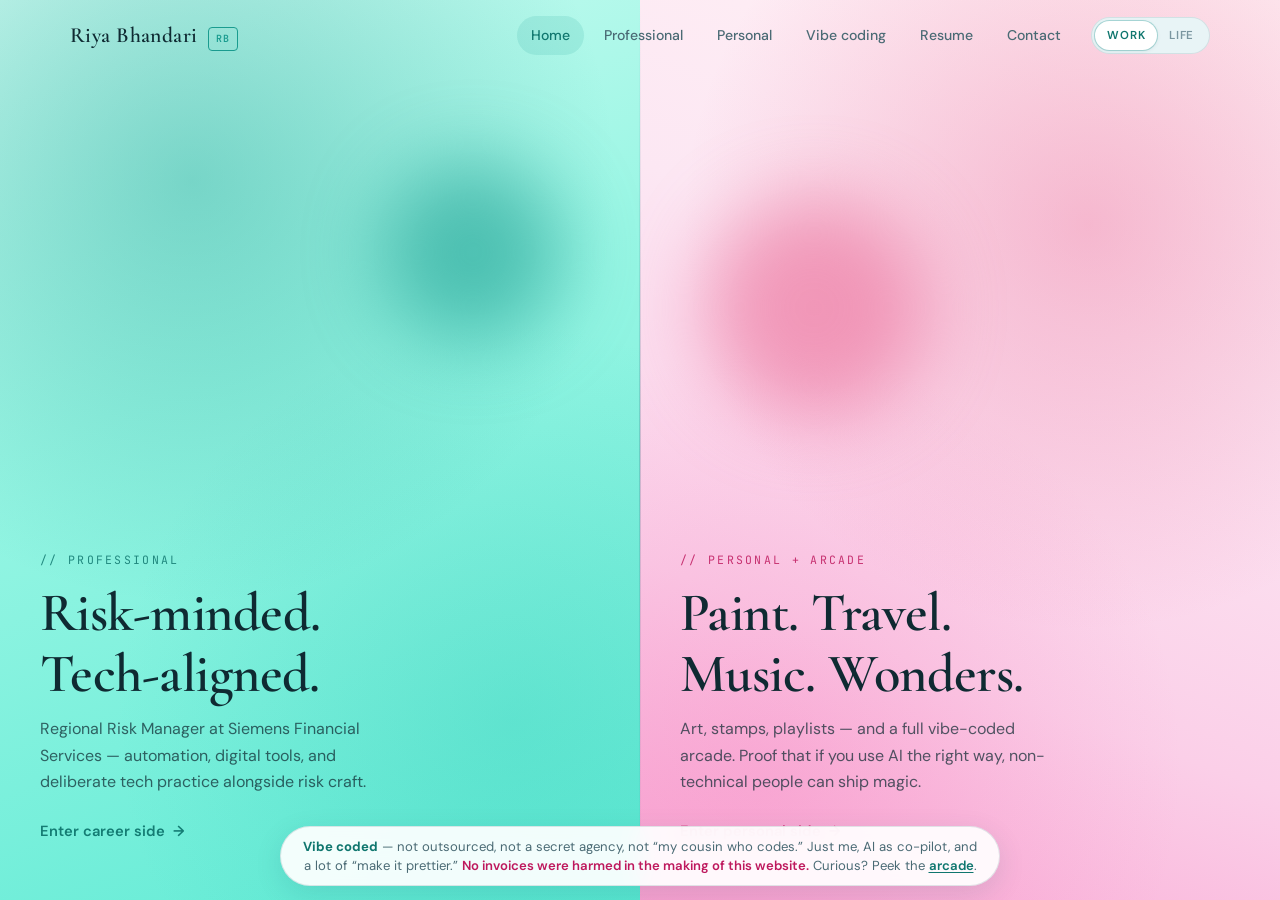
==== commit ed1e1347: "Professional and personal theme" ====
--- a/Riya/index.html
+++ b/Riya/index.html
@@ -1,242 +1,128 @@
 <!DOCTYPE html>
 <html lang="en">
 <head>
-  <meta charset="UTF-8" />
-  <meta name="viewport" content="width=device-width, initial-scale=1.0" />
-  <title>Happy 35th Birthday, Riya ✨</title>
-  <meta name="description" content="A birthday celebration for Riya — music, love, and an optional mystery journey." />
-  <meta name="theme-color" content="#1a0b2e" />
-  <link rel="preconnect" href="https://fonts.googleapis.com" />
-  <link rel="preconnect" href="https://fonts.gstatic.com" crossorigin />
-  <link href="https://fonts.googleapis.com/css2?family=Cormorant+Garamond:ital,wght@0,400;0,500;0,600;0,700;1,400;1,500&family=DM+Sans:ital,opsz,wght@0,9..40,400;0,9..40,500;0,9..40,600;0,9..40,700;1,9..40,400&display=swap" rel="stylesheet" />
-  <link rel="stylesheet" href="styles.css" />
+  <meta charset="UTF-8">
+  <meta name="viewport" content="width=device-width, initial-scale=1.0">
+  <title>Riya Bhandari — Two Sides</title>
+  <meta name="description" content="Riya Bhandari — risk professional who vibe-coded a full arcade with AI. Proof that non-technical people can ship wonders.">
+  <link rel="stylesheet" href="styles.css?v=compact1">
+  <style>
+    .vibe-footnote {
+      position: fixed;
+      left: 0;
+      right: 0;
+      bottom: 0;
+      z-index: 30;
+      pointer-events: none;
+      padding: 0 16px 14px;
+    }
+    .vibe-footnote-inner {
+      pointer-events: auto;
+      max-width: 720px;
+      margin: 0 auto;
+      text-align: center;
+      padding: 10px 18px;
+      border-radius: 999px;
+      background: rgba(255, 255, 255, 0.92);
+      backdrop-filter: blur(12px);
+      border: 1px solid rgba(15, 60, 72, 0.12);
+      box-shadow: 0 8px 28px rgba(15, 80, 100, 0.12);
+      font-size: 0.82rem;
+      line-height: 1.45;
+      color: var(--text-muted);
+    }
+    .vibe-footnote-inner strong {
+      color: var(--pro-deep);
+      font-weight: 700;
+    }
+    .vibe-footnote-inner em {
+      font-style: normal;
+      color: var(--life-deep);
+      font-weight: 600;
+    }
+    .vibe-footnote-inner a {
+      color: var(--pro-deep);
+      text-decoration: underline;
+      text-underline-offset: 2px;
+      font-weight: 600;
+    }
+    @media (max-width: 600px) {
+      .vibe-footnote-inner {
+        border-radius: 14px;
+        font-size: 0.78rem;
+        padding: 10px 14px;
+      }
+    }
+  </style>
 </head>
 <body>
-  <canvas id="stars" aria-hidden="true"></canvas>
-  <canvas id="confetti" aria-hidden="true"></canvas>
-  <div class="orb orb-a" aria-hidden="true"></div>
-  <div class="orb orb-b" aria-hidden="true"></div>
-  <div class="orb orb-c" aria-hidden="true"></div>
-  <div id="balloons" class="balloons" aria-hidden="true"></div>
 
-  <!-- ========== LANDING GATE (default) ========== -->
-  <section id="gate" class="gate" aria-label="Open birthday gift">
-    <div class="gate-card">
-      <p class="gate-kicker">July 19</p>
-      <h1 class="gate-title">
-        Something special<br />
-        is waiting for you
-      </h1>
-      <p class="gate-sub">
-        When you’re ready — cake nearby, family around — open your gift.
+<header class="site-nav">
+  <div class="wrap">
+    <a href="index.html" class="logo">Riya Bhandari <span>RB</span></a>
+    <button class="nav-toggle" type="button" aria-label="Menu" aria-expanded="false">☰</button>
+    <nav class="nav-links" aria-label="Primary">
+      <a href="index.html" class="active">Home</a>
+      <a href="professional.html">Professional</a>
+      <a href="personal.html">Personal</a>
+      <a href="playground.html">Vibe coding</a>
+      <a href="resume.html">Resume</a>
+      <a href="mailto:riyabhandari2007@gmail.com">Contact</a>
+      <div class="mode-switch" role="group" aria-label="Theme mode">
+        <button type="button" data-mode-btn="professional">Work</button>
+        <button type="button" data-mode-btn="personal">Life</button>
+      </div>
+    </nav>
+  </div>
+</header>
+
+<main class="portal" aria-label="Choose a side of Riya">
+  <div class="portal-divider" aria-hidden="true"></div>
+
+  <a href="professional.html" class="portal-side pro" data-mode-set="professional">
+    <div class="orb" aria-hidden="true"></div>
+    <div class="inner">
+      <div class="portal-kicker">// Professional</div>
+      <h2>Risk-minded.<br>Tech-aligned.</h2>
+      <p>
+        Regional Risk Manager at Siemens Financial Services — automation, digital tools,
+        and deliberate tech practice alongside risk craft.
       </p>
-      <button type="button" id="openGift" class="btn-magic">
-        <span class="btn-sparkle" aria-hidden="true">✦</span>
-        Open your birthday gift
-        <span class="btn-sparkle" aria-hidden="true">✦</span>
-      </button>
-      <p class="gate-hint">Happy Birthday song, balloons &amp; confetti</p>
+      <span class="portal-cta">Enter career side <span class="arrow">→</span></span>
+    </div>
+  </a>
 
-      <div class="gate-optional">
-        <p class="gate-optional-label">Feeling adventurous?</p>
-        <button type="button" id="startMystery" class="btn-soft">
-          🔮 Take the mystery journey instead
-        </button>
-        <p class="gate-optional-hint">10 little doors · optional · for when you have a few minutes</p>
-      </div>
+  <a href="personal.html" class="portal-side life" data-mode-set="personal">
+    <div class="orb" aria-hidden="true"></div>
+    <div class="inner">
+      <div class="portal-kicker">// Personal + Arcade</div>
+      <h2>Paint. Travel.<br>Music. Wonders.</h2>
+      <p>
+        Art, stamps, playlists — and a full vibe-coded arcade.
+        Proof that if you use AI the right way, non-technical people can ship magic.
+      </p>
+      <span class="portal-cta">Enter personal side <span class="arrow">→</span></span>
     </div>
-  </section>
+  </a>
+</main>
 
-  <!-- ========== MYSTERY JOURNEY (optional) ========== -->
-  <div id="journey" class="journey is-hidden" hidden>
-    <header class="journey-bar">
-      <div class="journey-bar-top">
-        <div class="journey-brand">
-          <span class="brand-mark brand-mark-sm" aria-hidden="true">
-            <span class="brand-heart">♥</span>
-          </span>
-          <span class="brand-text">
-            <span class="brand-title" id="journeyLabel">A secret for Riya</span>
-            <span class="brand-sub">Mystery journey · just for you</span>
-          </span>
-        </div>
-        <p class="progress-text journey-step-badge"><span id="stepNum">1</span> / 10</p>
-      </div>
-      <div class="progress-wrap" aria-label="Journey progress">
-        <div class="progress-track">
-          <div class="progress-fill" id="progressFill"></div>
-        </div>
-        <div class="progress-dots" id="progressDots" role="list"></div>
-      </div>
-    </header>
+<div class="vibe-footnote" role="note">
+  <div class="vibe-footnote-inner">
+    <strong>Vibe coded</strong> — not outsourced, not a secret agency, not “my cousin who codes.”
+    Just me, AI as co-pilot, and a lot of “make it prettier.”
+    <em>No invoices were harmed in the making of this website.</em>
+    Curious? Peek the <a href="playground.html">arcade</a>.
+  </div>
+</div>
 
-    <main class="journey-main">
-      <div id="stageRoot" class="stage-root" aria-live="polite"></div>
-    </main>
-
-    <p class="journey-whisper" id="journeyWhisper">Take your time. Each door opens only for you.</p>
-  </div>
-
-  <!-- ========== BIRTHDAY PARTY ========== -->
-  <div id="finale" class="party is-hidden" hidden>
-    <header class="topbar">
-      <div class="topbar-inner">
-        <a href="#hero" class="topbar-brand" aria-label="Back to top">
-          <span class="brand-mark" aria-hidden="true">
-            <span class="brand-heart">♥</span>
-          </span>
-          <span class="brand-text">
-            <span class="brand-title">Riya <em>· 35</em></span>
-            <span class="brand-sub">Happy Birthday · July 19</span>
-          </span>
-        </a>
-
-        <nav class="topbar-nav" aria-label="Celebration sections">
-          <a href="#cake">Cake</a>
-          <a href="#memories">Photos</a>
-          <a href="#letter">Letter</a>
-        </nav>
-
-        <div class="topbar-actions">
-          <button type="button" id="toggleMusic" class="chip" aria-pressed="true" title="Toggle music">
-            <span id="musicIcon">🎂</span>
-            <span id="musicLabel">Music</span>
-          </button>
-          <button type="button" id="moreConfetti" class="chip chip-accent" title="More confetti">
-            🎉
-            <span class="chip-hide-sm">Confetti</span>
-          </button>
-        </div>
-      </div>
-      <div class="topbar-sparkle" aria-hidden="true"></div>
-    </header>
-
-    <main>
-      <section class="hero" id="hero">
-        <p class="eyebrow reveal" id="heroEyebrow">A private celebration · July 19</p>
-        <h1 class="hero-title reveal">
-          Happy 35th Birthday,<br />
-          <em>Riya</em>
-        </h1>
-        <p class="love-line reveal">I love you.</p>
-        <p class="hero-age reveal">
-          <span class="age-num">35</span>
-          <span class="age-label">years of light — and a lifetime still to write with you</span>
-        </p>
-        <p class="hero-lead reveal" id="heroLead">
-          May this next chapter feel as vivid as your paintings,<br class="hide-sm" />
-          as free as your travels, and as joyful as your favourite song.
-        </p>
-        <div class="hero-cta reveal">
-          <a class="btn-ghost" href="#cake">Make a wish ↓</a>
-          <a class="btn-ghost" href="#memories">Our photos ↓</a>
-          <a class="btn-ghost" href="#letter">A letter for you ↓</a>
-          <button type="button" id="tryMysteryFromParty" class="btn-ghost">🔮 Mystery journey</button>
-        </div>
-      </section>
-
-      <section class="section cake-section" id="cake">
-        <div class="section-head reveal">
-          <p class="eyebrow">The moment</p>
-          <h2>Blow out the candles</h2>
-          <p class="section-lead">
-            Close your eyes for one second. Make a wish. Then tap the cake —
-            I’ll be wishing right beside you.
-          </p>
-        </div>
-        <div class="cake-stage reveal">
-          <button type="button" id="blowCandles" class="cake-btn" aria-label="Blow out the candles">
-            <div class="cake" id="cakeVisual">
-              <div class="candles" id="candles" aria-hidden="true"></div>
-              <div class="cake-top"></div>
-              <div class="cake-frosting"></div>
-              <div class="cake-mid"></div>
-              <div class="cake-bottom"></div>
-              <div class="cake-plate"></div>
-            </div>
-            <span class="cake-hint" id="cakeHint">Tap to blow out · make a wish</span>
-          </button>
-          <div class="wish-panel" id="wishPanel" hidden>
-            <p class="wish-label">Wish sealed · love locked in ✨</p>
-            <p class="wish-text">Happy 35th, my love. The best chapters still have our names on them.</p>
-            <button type="button" id="relight" class="chip">Light candles again</button>
-          </div>
-        </div>
-      </section>
-
-      <section class="section memories" id="memories">
-        <div class="section-head reveal">
-          <p class="eyebrow">Our album</p>
-          <h2>Pieces of us</h2>
-          <p class="section-lead">
-            Every smile, every season, every version of you I fell in love with again.
-          </p>
-        </div>
-        <div class="gallery-shell reveal">
-          <button type="button" class="gal-nav gal-prev" id="galPrev" aria-label="Previous">‹</button>
-          <div class="gallery-frame">
-            <div class="gallery-track" id="galleryTrack"></div>
-            <div class="gallery-empty" id="galleryEmpty" hidden>
-              <div class="empty-art" aria-hidden="true">📷</div>
-              <h3>Our photos will live here</h3>
-              <p>Add photos to <code>images/</code> and refresh.</p>
-            </div>
-          </div>
-          <button type="button" class="gal-nav gal-next" id="galNext" aria-label="Next">›</button>
-        </div>
-        <div class="gallery-dots" id="galleryDots" role="tablist" aria-label="Photos"></div>
-
-        <p class="wall-label reveal">All our moments</p>
-        <div class="photo-wall" id="photoWall" aria-label="Photo collage"></div>
-      </section>
-
-      <section class="section letter-section" id="letter">
-        <article class="letter reveal">
-          <p class="letter-date">July 19 · For my wife</p>
-          <h2>Dear Riya,</h2>
-          <p>
-            I wanted more than a cake and a card. I wanted you to feel, door by door,
-            how carefully I think of you — how every ordinary day still holds a little
-            mystery when you’re the one I get to come home to.
-          </p>
-          <p>
-            You paint colour into life. You travel with wonder. You work with quiet fire.
-            And you love in a way that makes thirty-five feel not like a number,
-            but like a celebration of <em>you</em>.
-          </p>
-          <p>
-            And watching you with <strong>Aaru</strong> — the patience, the joy, the way
-            she softens every room you’re both in — makes me fall for you all over again.
-            She is so lucky to have you as her mum.
-          </p>
-          <p>
-            Happy birthday, my love. I’m so proud of the woman you are —
-            and endlessly lucky that your story includes me.
-          </p>
-          <p class="letter-sign">Forever yours,<br /><em>Vikalp</em> 💕</p>
-        </article>
-      </section>
-
-      <section class="section finale" id="encore">
-        <div class="finale-card reveal">
-          <p class="eyebrow">Encore</p>
-          <h2>One more burst of joy?</h2>
-          <p class="section-lead">For the photo. For the toast. For us.</p>
-          <button type="button" id="finaleBurst" class="btn-magic">
-            <span class="btn-sparkle" aria-hidden="true">✦</span>
-            Celebrate again
-            <span class="btn-sparkle" aria-hidden="true">✦</span>
-          </button>
-        </div>
-      </section>
-    </main>
-
-    <footer class="site-footer">
-      <p>Made with love for Riya’s 35th · A mystery, just for you</p>
-      <p class="footer-note">Ten doors. One truth. I love you.</p>
-    </footer>
-  </div>
-
-  <script src="app.js"></script>
+<script>
+  // Persist preferred mode when entering a side
+  document.querySelectorAll('[data-mode-set]').forEach(function (el) {
+    el.addEventListener('click', function () {
+      localStorage.setItem('riya-mode', el.getAttribute('data-mode-set'));
+    });
+  });
+</script>
+<script src="app.js"></script>
 </body>
 </html>
--- a/Riya/styles.css
+++ b/Riya/styles.css
@@ -1,46 +1,69 @@
 /* ===========================================================
-   FOR RIYA — Romantic mystery journey → 35th birthday reveal
-   Midnight violet · rose gold · champagne
+   RIYA BHANDARI — Dual Identity Design System (Light)
+   Professional: teal  ·  Personal: pink
    =========================================================== */
 
+@import url('https://fonts.googleapis.com/css2?family=Cormorant+Garamond:ital,wght@0,400;0,500;0,600;0,700;1,400;1,500&family=DM+Sans:ital,opsz,wght@0,9..40,400;0,9..40,500;0,9..40,600;0,9..40,700;1,9..40,400&family=JetBrains+Mono:wght@400;500&display=swap');
+
 :root {
-  --bg: #12081f;
-  --bg-elevated: #1c0f30;
-  --text: #fdf6ff;
-  --text-muted: #c9b4de;
-  --text-faint: #8f79ab;
-  --line: rgba(255, 220, 255, 0.12);
-  --gold: #f0c674;
-  --gold-soft: #ffe6a8;
-  --rose: #f472b6;
-  --rose-deep: #db2777;
-  --lilac: #c4b5fd;
-  --champagne: #fff1d6;
-  --shadow: 0 24px 80px rgba(0, 0, 0, 0.45);
-  --radius: 20px;
-  --radius-sm: 12px;
-  --max: 980px;
+  /* Soft light base */
+  --bg: #f4fafb;
+  --bg-elevated: #ffffff;
+  --bg-soft: #e8f4f6;
+  --surface: #ffffff;
+  --text: #0f2a32;
+  --text-muted: #4a6a74;
+  --text-faint: #7a96a0;
+  --line: rgba(15, 60, 72, 0.1);
+  --line-strong: rgba(15, 60, 72, 0.16);
+  --shadow: 0 12px 40px rgba(15, 60, 80, 0.08);
+
+  /* Professional — teal */
+  --pro: #0d9488;
+  --pro-soft: #14b8a6;
+  --pro-deep: #0f766e;
+  --pro-dim: rgba(13, 148, 136, 0.12);
+  --pro-glow: rgba(13, 148, 136, 0.28);
+
+  /* Personal — pink / blush */
+  --life: #e85a8a;
+  --life-soft: #f472b6;
+  --life-deep: #be185d;
+  --life-dim: rgba(232, 90, 138, 0.14);
+  --life-glow: rgba(232, 90, 138, 0.32);
+
+  --accent: var(--pro);
+  --accent-soft: var(--pro-soft);
+  --accent-deep: var(--pro-deep);
+  --accent-dim: var(--pro-dim);
+  --accent-glow: var(--pro-glow);
+
+  --radius: 14px;
+  --radius-sm: 8px;
+  --max: 1140px;
+  --nav-h: 72px;
   --ease: cubic-bezier(0.22, 1, 0.36, 1);
-  --font-display: "Cormorant Garamond", Georgia, serif;
-  --font-body: "DM Sans", system-ui, sans-serif;
-}
-
-*,
-*::before,
-*::after {
-  box-sizing: border-box;
-}
-
-html {
-  scroll-behavior: smooth;
-}
-
+  --font-display: 'Cormorant Garamond', Georgia, serif;
+  --font-body: 'DM Sans', system-ui, sans-serif;
+  --font-mono: 'JetBrains Mono', ui-monospace, monospace;
+}
+
+html[data-mode="personal"] {
+  --bg: #fff5f8;
+  --bg-soft: #fce7f0;
+  --accent: var(--life);
+  --accent-soft: var(--life-soft);
+  --accent-deep: var(--life-deep);
+  --accent-dim: var(--life-dim);
+  --accent-glow: var(--life-glow);
+}
+
+*, *::before, *::after { box-sizing: border-box; }
+html { scroll-behavior: smooth; }
 body {
   margin: 0;
   min-height: 100vh;
-  background: radial-gradient(1200px 800px at 20% -10%, #3b1d63 0%, transparent 55%),
-    radial-gradient(900px 600px at 90% 10%, #5b1d4a 0%, transparent 50%),
-    var(--bg);
+  background: var(--bg);
   color: var(--text);
   font-family: var(--font-body);
   font-size: 16px;
@@ -48,1716 +71,1481 @@
   -webkit-font-smoothing: antialiased;
   overflow-x: hidden;
 }
-
-.is-hidden,
-[hidden] {
-  display: none !important;
-}
-
-/* ---------- Ambient ---------- */
-#stars,
-#confetti {
-  position: fixed;
-  inset: 0;
-  width: 100%;
-  height: 100%;
-  pointer-events: none;
-  z-index: 2;
-}
-
-#stars {
-  z-index: 0;
-  opacity: 0.7;
-}
-
-.orb {
-  position: fixed;
-  border-radius: 50%;
-  filter: blur(60px);
-  pointer-events: none;
-  z-index: 0;
-  opacity: 0.45;
-  animation: drift 18s var(--ease) infinite alternate;
-}
-
-.orb-a {
-  width: 340px;
-  height: 340px;
-  background: #a21caf;
-  top: 10%;
-  left: -80px;
-}
-
-.orb-b {
-  width: 280px;
-  height: 280px;
-  background: #7c3aed;
-  bottom: 15%;
-  right: -60px;
-  animation-delay: -6s;
-}
-
-.orb-c {
-  width: 200px;
-  height: 200px;
-  background: #db2777;
-  top: 55%;
-  left: 40%;
-  opacity: 0.25;
-  animation-delay: -12s;
-}
-
-@keyframes drift {
-  from {
-    transform: translate(0, 0) scale(1);
-  }
-  to {
-    transform: translate(40px, -30px) scale(1.12);
-  }
-}
-
-.balloons {
+body::before {
+  content: "";
   position: fixed;
   inset: 0;
   pointer-events: none;
+  z-index: 0;
+  background:
+    radial-gradient(ellipse 80% 50% at 15% -5%, var(--accent-dim), transparent 55%),
+    radial-gradient(ellipse 55% 40% at 95% 100%, rgba(232, 90, 138, 0.1), transparent 50%),
+    radial-gradient(ellipse 40% 30% at 50% 50%, rgba(13, 148, 136, 0.05), transparent 60%);
+  transition: background 0.6s var(--ease);
+}
+a { color: inherit; text-decoration: none; }
+img { max-width: 100%; display: block; }
+button { font-family: inherit; cursor: pointer; }
+::selection { background: var(--accent); color: #fff; }
+
+.wrap {
+  width: min(var(--max), calc(100% - 48px));
+  margin-inline: auto;
+  position: relative;
   z-index: 1;
-  overflow: hidden;
-}
-
-.balloon {
-  position: absolute;
-  bottom: -80px;
-  width: 36px;
-  height: 48px;
-  border-radius: 50% 50% 50% 50% / 45% 45% 55% 55%;
-  opacity: 0.75;
-  animation: rise linear infinite;
-  box-shadow: inset -6px -8px 0 rgba(0, 0, 0, 0.12);
-}
-
-.balloon::after {
-  content: "";
-  position: absolute;
-  left: 50%;
-  top: 100%;
-  width: 1px;
-  height: 40px;
-  background: rgba(255, 255, 255, 0.25);
-  transform: translateX(-50%);
-}
-
-@keyframes rise {
-  0% {
-    transform: translateY(0) translateX(0) rotate(-4deg);
-    opacity: 0;
-  }
-  8% {
-    opacity: 0.8;
-  }
-  100% {
-    transform: translateY(-110vh) translateX(30px) rotate(8deg);
-    opacity: 0;
-  }
-}
-
-/* ---------- Buttons / chips ---------- */
-.btn-magic {
-  appearance: none;
-  border: none;
-  cursor: pointer;
-  font-family: var(--font-body);
+}
+
+/* ---------- Typography ---------- */
+h1, h2, h3, h4 {
+  font-family: var(--font-display);
   font-weight: 600;
-  font-size: 1rem;
-  color: #2a1030;
-  padding: 16px 28px;
-  border-radius: 999px;
-  background: linear-gradient(135deg, var(--gold-soft), var(--gold), #e8a0c0);
-  box-shadow: 0 12px 40px rgba(240, 198, 116, 0.35), inset 0 1px 0 rgba(255, 255, 255, 0.55);
-  transition: transform 0.25s var(--ease), box-shadow 0.25s var(--ease), opacity 0.25s;
+  line-height: 1.12;
+  margin: 0 0 0.5em;
+  letter-spacing: -0.01em;
+}
+h1 { font-size: clamp(2.6rem, 6vw, 4.4rem); }
+h2 { font-size: clamp(1.9rem, 3.5vw, 2.75rem); }
+h3 { font-size: clamp(1.25rem, 2vw, 1.55rem); }
+p { margin: 0 0 1em; color: var(--text-muted); }
+.lede {
+  font-size: clamp(1.05rem, 1.6vw, 1.2rem);
+  max-width: 38rem;
+  color: var(--text-muted);
+}
+.eyebrow {
   display: inline-flex;
   align-items: center;
   gap: 10px;
-}
-
-.btn-magic:hover:not(:disabled) {
-  transform: translateY(-2px) scale(1.02);
-  box-shadow: 0 16px 48px rgba(240, 198, 116, 0.45);
-}
-
-.btn-magic:disabled {
-  opacity: 0.4;
-  cursor: not-allowed;
-  transform: none;
-}
-
-.btn-sparkle {
-  color: #7c2d58;
-  animation: twinkle 1.6s ease-in-out infinite;
-}
-
-.btn-sparkle:last-child {
-  animation-delay: 0.4s;
-}
-
-@keyframes twinkle {
-  0%,
-  100% {
-    opacity: 0.45;
-    transform: scale(0.9);
+  font-family: var(--font-mono);
+  font-size: 0.72rem;
+  letter-spacing: 0.18em;
+  text-transform: uppercase;
+  color: var(--accent);
+  margin-bottom: 1rem;
+}
+.eyebrow::before {
+  content: "";
+  width: 22px;
+  height: 1px;
+  background: currentColor;
+  opacity: 0.7;
+}
+
+/* ---------- Nav ---------- */
+.site-nav {
+  position: fixed;
+  top: 0;
+  left: 0;
+  right: 0;
+  z-index: 100;
+  height: var(--nav-h);
+  display: flex;
+  align-items: center;
+  transition: background 0.35s var(--ease), border-color 0.35s, backdrop-filter 0.35s;
+  border-bottom: 1px solid transparent;
+}
+.site-nav.scrolled {
+  background: rgba(255, 255, 255, 0.88);
+  backdrop-filter: blur(16px);
+  border-bottom-color: var(--line);
+  box-shadow: 0 4px 24px rgba(15, 60, 80, 0.06);
+}
+.site-nav .wrap {
+  display: flex;
+  align-items: center;
+  justify-content: space-between;
+  width: min(var(--max), calc(100% - 48px));
+}
+.logo {
+  font-family: var(--font-display);
+  font-size: 1.35rem;
+  font-weight: 600;
+  letter-spacing: 0.02em;
+  display: flex;
+  align-items: baseline;
+  gap: 10px;
+}
+.logo span {
+  font-family: var(--font-mono);
+  font-size: 0.62rem;
+  letter-spacing: 0.14em;
+  color: var(--accent);
+  border: 1px solid var(--accent);
+  padding: 3px 7px;
+  border-radius: 4px;
+  opacity: 0.9;
+}
+.nav-links {
+  display: flex;
+  align-items: center;
+  gap: 6px;
+}
+.nav-links a {
+  font-size: 0.88rem;
+  font-weight: 500;
+  color: var(--text-muted);
+  padding: 8px 14px;
+  border-radius: 999px;
+  transition: color 0.2s, background 0.2s;
+}
+.nav-links a:hover,
+.nav-links a.active {
+  color: var(--text);
+  background: var(--accent-dim);
+}
+.nav-links a.active { color: var(--accent-deep); }
+.mode-switch {
+  display: flex;
+  background: var(--bg-soft);
+  border: 1px solid var(--line);
+  border-radius: 999px;
+  padding: 3px;
+  margin-left: 10px;
+}
+.mode-switch button {
+  border: none;
+  background: transparent;
+  color: var(--text-faint);
+  font-size: 0.72rem;
+  font-weight: 600;
+  letter-spacing: 0.06em;
+  text-transform: uppercase;
+  padding: 7px 12px;
+  border-radius: 999px;
+  transition: all 0.25s var(--ease);
+}
+.mode-switch button.active {
+  background: #fff;
+  color: var(--accent-deep);
+  box-shadow: 0 1px 4px rgba(15, 60, 80, 0.1), 0 0 0 1px var(--accent-glow);
+}
+.nav-toggle {
+  display: none;
+  border: 1px solid var(--line);
+  background: transparent;
+  color: var(--text);
+  width: 44px;
+  height: 44px;
+  border-radius: 10px;
+  font-size: 1.1rem;
+}
+
+@media (max-width: 900px) {
+  .nav-toggle { display: grid; place-items: center; }
+  .nav-links {
+    position: fixed;
+    inset: var(--nav-h) 0 0 0;
+    flex-direction: column;
+    align-items: stretch;
+    background: rgba(255, 255, 255, 0.97);
+    backdrop-filter: blur(20px);
+    padding: 28px 24px;
+    gap: 4px;
+    transform: translateX(100%);
+    transition: transform 0.35s var(--ease);
+    box-shadow: -8px 0 32px rgba(15, 60, 80, 0.08);
   }
-  50% {
-    opacity: 1;
-    transform: scale(1.15);
-  }
-}
-
-.btn-ghost {
+  .nav-links.open { transform: translateX(0); }
+  .nav-links a { padding: 14px 16px; font-size: 1.05rem; }
+  .mode-switch { margin: 16px 0 0; width: fit-content; }
+}
+
+/* ---------- Buttons ---------- */
+.btn {
   display: inline-flex;
   align-items: center;
-  padding: 10px 18px;
+  gap: 10px;
+  padding: 13px 24px;
+  font-size: 0.9rem;
+  font-weight: 600;
   border-radius: 999px;
-  border: 1px solid var(--line);
+  border: 1px solid transparent;
+  transition: transform 0.2s var(--ease), background 0.2s, border-color 0.2s, box-shadow 0.2s;
+  white-space: nowrap;
+}
+.btn:hover { transform: translateY(-2px); }
+.btn-primary {
+  background: linear-gradient(135deg, var(--accent), var(--accent-deep));
+  color: #ffffff;
+  box-shadow: 0 8px 24px var(--accent-glow);
+}
+.btn-primary:hover { box-shadow: 0 12px 32px var(--accent-glow); filter: brightness(1.05); }
+.btn-ghost {
+  background: #fff;
   color: var(--text);
+  border-color: var(--line-strong);
+}
+.btn-ghost:hover {
+  border-color: var(--accent);
+  color: var(--accent-deep);
+  background: var(--accent-dim);
+}
+.btn-row { display: flex; flex-wrap: wrap; gap: 10px; margin-top: 1.1rem; }
+
+/* ---------- Reveal animations ---------- */
+.reveal {
+  opacity: 0;
+  transform: translateY(28px);
+  transition: opacity 0.7s var(--ease), transform 0.7s var(--ease);
+}
+.reveal.visible {
+  opacity: 1;
+  transform: none;
+}
+.reveal-delay-1 { transition-delay: 0.1s; }
+.reveal-delay-2 { transition-delay: 0.2s; }
+.reveal-delay-3 { transition-delay: 0.3s; }
+.reveal-delay-4 { transition-delay: 0.4s; }
+
+/* ---------- Cards / grids ---------- */
+.card {
+  background: var(--bg-elevated);
+  border: 1px solid var(--line);
+  border-radius: var(--radius);
+  padding: 18px 20px;
+  box-shadow: var(--shadow);
+  transition: border-color 0.3s, transform 0.3s var(--ease), box-shadow 0.3s;
+}
+.card:hover {
+  border-color: var(--accent-glow);
+  transform: translateY(-4px);
+  box-shadow: 0 20px 48px rgba(15, 80, 100, 0.12);
+}
+.card-link { display: block; height: 100%; }
+.grid { display: grid; gap: 14px; }
+.grid-2 { grid-template-columns: repeat(2, 1fr); }
+.grid-3 { grid-template-columns: repeat(3, 1fr); }
+.grid-4 { grid-template-columns: repeat(4, 1fr); }
+@media (max-width: 900px) {
+  .grid-2, .grid-3, .grid-4 { grid-template-columns: 1fr; }
+}
+@media (min-width: 701px) and (max-width: 900px) {
+  .grid-2 { grid-template-columns: repeat(2, 1fr); }
+}
+
+.tag {
+  display: inline-block;
+  font-family: var(--font-mono);
+  font-size: 0.68rem;
+  letter-spacing: 0.06em;
+  padding: 5px 10px;
+  border-radius: 999px;
+  border: 1px solid var(--line-strong);
+  color: var(--text-muted);
+  background: var(--bg-soft);
+}
+.tag.accent {
+  border-color: var(--accent-glow);
+  color: var(--accent-deep);
+  background: var(--accent-dim);
+}
+
+/* ---------- Sections (compact) ---------- */
+.page-hero {
+  padding: calc(var(--nav-h) + 36px) 0 28px;
+}
+.page-hero.compact { padding-bottom: 16px; }
+section.block { padding: 40px 0; }
+section.tight { padding: 24px 0; }
+.page-hero h1 { font-size: clamp(2.1rem, 4.5vw, 3.2rem); }
+.page-hero .lede { margin-bottom: 0.6em; }
+.rule {
+  border: none;
+  border-top: 1px solid var(--line);
+  margin: 0;
+}
+
+/* ---------- Stats ---------- */
+.stat-row {
+  display: flex;
+  flex-wrap: wrap;
+  gap: 18px 36px;
+  margin-top: 18px;
+}
+.stat b {
+  display: block;
+  font-family: var(--font-display);
+  font-size: clamp(1.6rem, 3vw, 2.2rem);
+  font-weight: 600;
+  color: var(--text);
+  line-height: 1;
+}
+.stat span {
+  font-family: var(--font-mono);
+  font-size: 0.65rem;
+  letter-spacing: 0.12em;
+  text-transform: uppercase;
+  color: var(--text-faint);
+  margin-top: 5px;
+  display: block;
+}
+
+/* ---------- Timeline ---------- */
+.timeline {
+  position: relative;
+  padding-left: 28px;
+  margin-top: 12px;
+}
+.timeline::before {
+  content: "";
+  position: absolute;
+  left: 6px;
+  top: 8px;
+  bottom: 8px;
+  width: 1px;
+  background: linear-gradient(to bottom, var(--accent), var(--line));
+}
+.t-item {
+  position: relative;
+  padding: 0 0 22px 20px;
+}
+.t-item:last-child { padding-bottom: 0; }
+.t-item::before {
+  content: "";
+  position: absolute;
+  left: -28px;
+  top: 8px;
+  width: 13px;
+  height: 13px;
+  border-radius: 50%;
+  background: #fff;
+  border: 2px solid var(--accent);
+  box-shadow: 0 0 0 4px var(--accent-dim);
+}
+.t-meta {
+  font-family: var(--font-mono);
+  font-size: 0.72rem;
+  color: var(--accent);
+  letter-spacing: 0.04em;
+  margin-bottom: 6px;
+}
+.t-item h3 { margin-bottom: 4px; }
+.t-org {
+  color: var(--text-muted);
+  font-size: 0.9rem;
+  margin-bottom: 8px;
+}
+.t-item ul {
+  margin: 0;
+  padding-left: 1.1rem;
+  color: var(--text-muted);
+}
+.t-item li { margin-bottom: 4px; font-size: 0.9rem; }
+
+/* ---------- Footer (compact) ---------- */
+.site-footer {
+  margin-top: 28px;
+  padding: 16px 0 14px;
+  border-top: 1px solid var(--line);
+  background: var(--bg-elevated);
+  position: relative;
+  z-index: 1;
+}
+.site-footer .wrap {
+  display: flex;
+  justify-content: space-between;
+  align-items: center;
+  flex-wrap: wrap;
+  gap: 10px 20px;
+}
+.f-brand {
+  font-family: var(--font-display);
+  font-size: 1.05rem;
+  margin-bottom: 0;
+  display: inline;
+}
+.f-meta {
+  font-family: var(--font-mono);
+  font-size: 0.62rem;
+  letter-spacing: 0.08em;
+  color: var(--text-faint);
+  display: inline;
+  margin-left: 8px;
+}
+.f-links {
+  display: flex;
+  flex-wrap: wrap;
+  gap: 4px 14px;
+  align-items: center;
+}
+.f-links a {
+  font-size: 0.78rem;
+  color: var(--text-muted);
+  transition: color 0.2s;
+}
+.f-links a:hover { color: var(--accent-deep); }
+.f-bottom {
+  width: 100%;
+  margin-top: 8px;
+  padding-top: 8px;
+  border-top: 1px solid var(--line);
+  font-size: 0.72rem;
+  color: var(--text-faint);
+  display: flex;
+  justify-content: space-between;
+  flex-wrap: wrap;
+  gap: 4px 12px;
+}
+
+/* ===========================================================
+   PORTAL HOME — split personality
+   =========================================================== */
+.portal {
+  min-height: 100vh;
+  min-height: 100dvh;
+  display: grid;
+  grid-template-columns: 1fr 1fr;
+  position: relative;
+  overflow: hidden;
+}
+.portal-side {
+  position: relative;
+  display: flex;
+  flex-direction: column;
+  justify-content: flex-end;
+  padding: calc(var(--nav-h) + 40px) 40px 56px;
+  min-height: 100vh;
+  min-height: 100dvh;
+  overflow: hidden;
+  cursor: pointer;
+  transition: flex 0.55s var(--ease);
   text-decoration: none;
-  font-size: 0.92rem;
-  background: rgba(255, 255, 255, 0.04);
-  transition: background 0.2s, border-color 0.2s;
-  cursor: pointer;
-  font-family: var(--font-body);
-}
-
-.btn-ghost:hover {
-  background: rgba(255, 255, 255, 0.08);
-  border-color: rgba(240, 198, 116, 0.35);
-}
-
-.btn-soft {
-  appearance: none;
-  border: 1px solid rgba(240, 198, 116, 0.35);
-  background: rgba(255, 255, 255, 0.06);
-  color: var(--champagne);
-  font-family: var(--font-body);
-  font-size: 0.95rem;
-  font-weight: 500;
-  padding: 12px 20px;
-  border-radius: 999px;
-  cursor: pointer;
-  transition: background 0.2s, transform 0.2s;
-}
-
-.btn-soft:hover {
-  background: rgba(244, 114, 182, 0.15);
-  transform: translateY(-1px);
-}
-
-.chip {
-  appearance: none;
-  border: 1px solid var(--line);
-  background: rgba(255, 255, 255, 0.06);
+  color: inherit;
+}
+.portal-side::before {
+  content: "";
+  position: absolute;
+  inset: 0;
+  z-index: 0;
+  transition: opacity 0.5s, transform 0.6s var(--ease);
+}
+.portal-side.pro {
+  background: linear-gradient(160deg, #ccfbf1 0%, #99f6e4 40%, #5eead4 100%);
+}
+.portal-side.pro::before {
+  background:
+    radial-gradient(circle at 30% 20%, rgba(13, 148, 136, 0.35), transparent 50%),
+    radial-gradient(circle at 80% 80%, rgba(20, 184, 166, 0.2), transparent 45%);
+}
+.portal-side.life {
+  background: linear-gradient(200deg, #fff1f5 0%, #fce7f3 35%, #fbcfe8 70%, #f9a8d4 100%);
+}
+.portal-side.life::before {
+  background:
+    radial-gradient(circle at 70% 25%, rgba(232, 90, 138, 0.35), transparent 50%),
+    radial-gradient(circle at 20% 85%, rgba(244, 114, 182, 0.28), transparent 45%);
+}
+.portal-side:hover::before,
+.portal-side:focus-visible::before {
+  transform: scale(1.06);
+}
+.portal-side .inner {
+  position: relative;
+  z-index: 2;
+  max-width: 420px;
+  transition: transform 0.45s var(--ease);
+}
+.portal-side:hover .inner { transform: translateY(-8px); }
+.portal-kicker {
+  font-family: var(--font-mono);
+  font-size: 0.72rem;
+  letter-spacing: 0.2em;
+  text-transform: uppercase;
+  margin-bottom: 14px;
+  opacity: 0.85;
+}
+.portal-side.pro .portal-kicker { color: var(--pro-deep); }
+.portal-side.life .portal-kicker { color: var(--life-deep); }
+.portal-side h2 {
+  font-size: clamp(2.2rem, 4.5vw, 3.4rem);
+  margin-bottom: 12px;
   color: var(--text);
-  font-family: var(--font-body);
-  font-size: 0.85rem;
-  font-weight: 500;
-  padding: 8px 14px;
-  border-radius: 999px;
-  cursor: pointer;
+}
+.portal-side p {
+  color: rgba(15, 42, 50, 0.72);
+  max-width: 34ch;
+  margin-bottom: 22px;
+}
+.portal-cta {
   display: inline-flex;
   align-items: center;
   gap: 8px;
-  transition: background 0.2s, border-color 0.2s;
-}
-
-.chip:hover {
-  background: rgba(255, 255, 255, 0.1);
-}
-
-.chip-accent {
-  border-color: rgba(240, 198, 116, 0.35);
-  color: var(--gold-soft);
-}
-
-.chip[aria-pressed="false"] {
-  opacity: 0.7;
-}
-
-/* ===========================================================
-   LANDING GATE
-   =========================================================== */
-.gate {
-  position: relative;
+  font-weight: 600;
+  font-size: 0.92rem;
+  opacity: 0.95;
+}
+.portal-side.pro .portal-cta { color: var(--pro-deep); }
+.portal-side.life .portal-cta { color: var(--life-deep); }
+.portal-cta .arrow {
+  transition: transform 0.3s var(--ease);
+  display: inline-block;
+}
+.portal-side:hover .portal-cta .arrow { transform: translateX(6px); }
+
+/* floating ornaments */
+.orb {
+  position: absolute;
+  border-radius: 50%;
+  filter: blur(40px);
+  opacity: 0.5;
+  pointer-events: none;
+  animation: float 12s ease-in-out infinite;
+  z-index: 1;
+}
+.portal-side.pro .orb {
+  width: 180px; height: 180px;
+  background: var(--pro);
+  top: 18%; right: 12%;
+  animation-delay: -2s;
+}
+.portal-side.life .orb {
+  width: 220px; height: 220px;
+  background: var(--life);
+  top: 22%; left: 10%;
+  animation-delay: -5s;
+}
+@keyframes float {
+  0%, 100% { transform: translate(0, 0) scale(1); }
+  50% { transform: translate(12px, -18px) scale(1.08); }
+}
+
+.portal-center {
+  position: absolute;
+  left: 50%;
+  top: 50%;
+  transform: translate(-50%, -50%);
   z-index: 10;
-  min-height: 100vh;
-  display: grid;
-  place-items: center;
-  padding: 32px 20px;
-}
-
-.gate-card {
-  width: min(520px, 100%);
+  pointer-events: none;
   text-align: center;
-  padding: 48px 36px 40px;
-  border-radius: 28px;
-  background: linear-gradient(160deg, rgba(40, 18, 70, 0.88), rgba(22, 10, 40, 0.92));
-  border: 1px solid rgba(255, 210, 255, 0.16);
-  box-shadow: var(--shadow), 0 0 0 1px rgba(240, 198, 116, 0.08);
-  backdrop-filter: blur(18px);
-  animation: stageIn 1s var(--ease) both;
-}
-
-.gate-kicker {
-  margin: 0 0 12px;
+}
+.portal-center .name {
+  font-family: var(--font-display);
+  font-size: clamp(1.1rem, 2.2vw, 1.45rem);
   letter-spacing: 0.28em;
   text-transform: uppercase;
+  color: var(--text);
+  background: rgba(255, 255, 255, 0.92);
+  backdrop-filter: blur(12px);
+  border: 1px solid rgba(15, 60, 72, 0.12);
+  padding: 14px 28px;
+  border-radius: 999px;
+  box-shadow: 0 12px 40px rgba(15, 80, 100, 0.15);
+}
+.portal-center .sub {
+  margin-top: 12px;
+  font-family: var(--font-mono);
+  font-size: 0.65rem;
+  letter-spacing: 0.16em;
+  text-transform: uppercase;
+  color: var(--text-muted);
+  background: rgba(255, 255, 255, 0.85);
+  display: inline-block;
+  padding: 6px 14px;
+  border-radius: 999px;
+  border: 1px solid rgba(15, 60, 72, 0.08);
+}
+
+.portal-divider {
+  position: absolute;
+  left: 50%;
+  top: 0;
+  bottom: 0;
+  width: 2px;
+  background: linear-gradient(to bottom, transparent, rgba(15, 80, 100, 0.2), transparent);
+  z-index: 5;
+  transform: translateX(-50%);
+  pointer-events: none;
+}
+
+@media (max-width: 800px) {
+  .portal {
+    grid-template-columns: 1fr;
+    grid-template-rows: 1fr 1fr;
+  }
+  .portal-side {
+    min-height: 50vh;
+    min-height: 50dvh;
+    padding: 36px 28px 40px;
+  }
+  .portal-side.pro { padding-top: calc(var(--nav-h) + 24px); }
+  .portal-divider {
+    left: 0; right: 0; top: 50%;
+    width: auto; height: 1px;
+    transform: translateY(-50%);
+    background: linear-gradient(to right, transparent, rgba(15, 80, 100, 0.2), transparent);
+  }
+  .portal-center {
+    top: 50%;
+  }
+  .portal-center .name { letter-spacing: 0.16em; padding: 10px 18px; font-size: 1rem; }
+}
+
+/* ===========================================================
+   Home intro (below portal on some pages) / dual cards
+   =========================================================== */
+.dual-cards {
+  display: grid;
+  grid-template-columns: 1fr 1fr;
+  gap: 20px;
+}
+@media (max-width: 700px) {
+  .dual-cards { grid-template-columns: 1fr; }
+}
+.dual-card {
+  position: relative;
+  overflow: hidden;
+  border-radius: var(--radius);
+  border: 1px solid var(--line);
+  padding: 36px 32px;
+  min-height: 260px;
+  display: flex;
+  flex-direction: column;
+  justify-content: flex-end;
+  transition: transform 0.35s var(--ease), border-color 0.3s;
+}
+.dual-card:hover {
+  transform: translateY(-6px);
+  border-color: var(--accent-glow);
+}
+.dual-card.pro-card {
+  background: linear-gradient(145deg, #ccfbf1, #99f6e4);
+}
+.dual-card.life-card {
+  background: linear-gradient(145deg, #fce7f3, #fbcfe8);
+}
+.dual-card h3 { margin-bottom: 8px; }
+.icon-row {
+  display: flex;
+  gap: 10px;
+  margin-bottom: 16px;
+  font-size: 1.4rem;
+}
+
+/* ===========================================================
+   Skills marquee
+   =========================================================== */
+.marquee-wrap {
+  overflow: hidden;
+  border-block: 1px solid var(--line);
+  background: var(--bg-elevated);
+  mask-image: linear-gradient(90deg, transparent, #000 8%, #000 92%, transparent);
+}
+.marquee {
+  display: flex;
+  gap: 10px;
+  width: max-content;
+  animation: marquee 32s linear infinite;
+  padding: 12px 0;
+}
+.marquee span {
+  font-family: var(--font-mono);
+  font-size: 0.78rem;
+  letter-spacing: 0.08em;
+  text-transform: uppercase;
+  color: var(--text-muted);
+  padding: 8px 16px;
+  border: 1px solid var(--line);
+  border-radius: 999px;
+  white-space: nowrap;
+}
+.marquee span:nth-child(odd) { color: var(--accent-soft); border-color: var(--accent-glow); }
+@keyframes marquee {
+  from { transform: translateX(0); }
+  to { transform: translateX(-50%); }
+}
+
+/* ===========================================================
+   Awards
+   =========================================================== */
+.award-grid {
+  display: grid;
+  grid-template-columns: repeat(auto-fill, minmax(240px, 1fr));
+  gap: 16px;
+}
+.award {
+  padding: 14px 16px;
+  border-radius: var(--radius);
+  background: var(--bg-elevated);
+  border: 1px solid var(--line);
+}
+.award h4 { margin-bottom: 8px !important; }
+.award li { font-size: 0.85rem; }
+.award h4 {
+  font-family: var(--font-mono);
   font-size: 0.72rem;
-  color: var(--gold);
+  letter-spacing: 0.08em;
+  text-transform: uppercase;
+  color: var(--accent);
+  margin: 0 0 12px;
+  font-weight: 500;
+}
+.award ul {
+  margin: 0;
+  padding-left: 1rem;
+  color: var(--text-muted);
+  font-size: 0.9rem;
+}
+.award li { margin-bottom: 6px; }
+
+/* ===========================================================
+   Art gallery
+   =========================================================== */
+.gallery {
+  display: grid;
+  grid-template-columns: repeat(auto-fill, minmax(200px, 1fr));
+  gap: 14px;
+}
+.art-card figure { margin: 0; }
+.art-frame {
+  aspect-ratio: 4 / 5;
+  max-height: 280px;
+  border-radius: var(--radius);
+  border: 1px solid var(--line);
+  background:
+    linear-gradient(135deg, rgba(232,90,138,0.12), transparent 50%),
+    var(--bg-soft);
+  display: grid;
+  place-items: center;
+  overflow: hidden;
+  position: relative;
+  transition: transform 0.4s var(--ease), box-shadow 0.4s;
+}
+.art-card:hover .art-frame {
+  transform: scale(1.02);
+  box-shadow: 0 24px 48px rgba(0, 0, 0, 0.4);
+}
+.art-frame img {
+  width: 100%;
+  height: 100%;
+  object-fit: cover;
+}
+.art-placeholder {
+  text-align: center;
+  padding: 24px;
+  font-family: var(--font-mono);
+  font-size: 0.72rem;
+  letter-spacing: 0.08em;
+  color: var(--text-faint);
+  line-height: 1.7;
+}
+.art-swatch {
+  position: absolute;
+  inset: 0;
+  opacity: 0.85;
+}
+.art-card figcaption { margin-top: 12px; }
+.art-card .cap-title { font-weight: 600; color: var(--text); }
+.art-card .cap-med {
+  font-family: var(--font-mono);
+  font-size: 0.72rem;
+  color: var(--text-faint);
+  margin-top: 4px;
+}
+
+/* Lightbox */
+.lightbox {
+  position: fixed;
+  inset: 0;
+  z-index: 200;
+  background: rgba(8, 10, 14, 0.92);
+  backdrop-filter: blur(12px);
+  display: none;
+  place-items: center;
+  padding: 24px;
+}
+.lightbox.open { display: grid; }
+.lightbox-inner {
+  max-width: 720px;
+  width: 100%;
+  text-align: center;
+}
+.lightbox-frame {
+  aspect-ratio: 4/5;
+  max-height: 70vh;
+  margin: 0 auto 16px;
+  border-radius: var(--radius);
+  border: 1px solid var(--line);
+  background: var(--bg-soft);
+  display: grid;
+  place-items: center;
+  overflow: hidden;
+}
+.lightbox-close {
+  position: absolute;
+  top: 24px;
+  right: 24px;
+  border: 1px solid var(--line);
+  background: var(--bg-elevated);
+  color: var(--text);
+  width: 44px;
+  height: 44px;
+  border-radius: 50%;
+  font-size: 1.2rem;
+}
+
+/* ===========================================================
+   Travel stamps
+   =========================================================== */
+.stamp-grid {
+  display: grid;
+  grid-template-columns: repeat(auto-fill, minmax(140px, 1fr));
+  gap: 14px;
+}
+.stamp {
+  border: 1.5px dashed var(--life);
+  border-radius: 12px;
+  padding: 12px 10px;
+  text-align: center;
+  background: rgba(232, 90, 138, 0.08);
+  transform: rotate(var(--r, -1deg));
+  transition: transform 0.3s var(--ease), background 0.3s;
+}
+.stamp:hover {
+  transform: rotate(0deg) scale(1.05);
+  background: rgba(232, 90, 138, 0.16);
+}
+.stamp:nth-child(3n) { --r: 1.4deg; }
+.stamp:nth-child(3n+1) { --r: -1.6deg; }
+.stamp:nth-child(3n+2) { --r: 0.6deg; }
+.stamp .flag { font-size: 1.8rem; }
+.stamp .country {
+  font-size: 0.85rem;
   font-weight: 600;
-}
-
-.gate-title {
-  margin: 0 0 16px;
-  font-family: var(--font-display);
-  font-weight: 500;
-  font-size: clamp(2.2rem, 6vw, 3.1rem);
-  line-height: 1.15;
-  color: var(--champagne);
-}
-
-.gate-sub {
-  margin: 0 0 28px;
-  color: var(--text-muted);
-  font-size: 1rem;
-}
-
-.gate-hint {
-  margin: 18px 0 0;
-  font-size: 0.8rem;
+  margin-top: 8px;
+  color: var(--text);
+}
+.stamp .year {
+  font-family: var(--font-mono);
+  font-size: 0.68rem;
   color: var(--text-faint);
-}
-
-.gate-optional {
-  margin-top: 28px;
-  padding-top: 22px;
-  border-top: 1px solid var(--line);
-}
-
-.gate-optional-label {
-  margin: 0 0 12px;
+  margin-top: 4px;
+}
+.continent-title {
+  font-family: var(--font-mono);
+  font-size: 0.72rem;
+  letter-spacing: 0.16em;
+  text-transform: uppercase;
+  color: var(--life-soft);
+  margin: 36px 0 14px;
+}
+
+/* ===========================================================
+   Music
+   =========================================================== */
+.music-hero-visual {
+  height: 120px;
+  border-radius: var(--radius);
+  border: 1px solid var(--line);
+  background: linear-gradient(135deg, rgba(13,148,136,0.15), rgba(232,90,138,0.22), rgba(251,207,232,0.5));
+  display: flex;
+  align-items: flex-end;
+  justify-content: center;
+  gap: 6px;
+  padding: 28px 20px;
+  overflow: hidden;
+  position: relative;
+}
+.bar {
+  width: 8px;
+  border-radius: 4px;
+  background: linear-gradient(to top, var(--pro), var(--life-soft));
+  animation: equalize 1.2s ease-in-out infinite;
+  transform-origin: bottom;
+}
+.bar:nth-child(1) { height: 40%; animation-delay: 0s; }
+.bar:nth-child(2) { height: 70%; animation-delay: 0.1s; }
+.bar:nth-child(3) { height: 55%; animation-delay: 0.2s; }
+.bar:nth-child(4) { height: 90%; animation-delay: 0.15s; }
+.bar:nth-child(5) { height: 45%; animation-delay: 0.25s; }
+.bar:nth-child(6) { height: 75%; animation-delay: 0.05s; }
+.bar:nth-child(7) { height: 60%; animation-delay: 0.3s; }
+.bar:nth-child(8) { height: 85%; animation-delay: 0.12s; }
+.bar:nth-child(9) { height: 50%; animation-delay: 0.22s; }
+.bar:nth-child(10) { height: 65%; animation-delay: 0.08s; }
+.bar:nth-child(11) { height: 80%; animation-delay: 0.18s; }
+.bar:nth-child(12) { height: 42%; animation-delay: 0.28s; }
+@keyframes equalize {
+  0%, 100% { transform: scaleY(0.45); opacity: 0.7; }
+  50% { transform: scaleY(1); opacity: 1; }
+}
+.playlist {
+  display: flex;
+  flex-direction: column;
+  gap: 10px;
+}
+.track {
+  display: flex;
+  align-items: center;
+  gap: 16px;
+  padding: 16px 18px;
+  border-radius: var(--radius-sm);
+  border: 1px solid var(--line);
+  background: var(--bg-elevated);
+  transition: border-color 0.25s, background 0.25s;
+}
+.track:hover {
+  border-color: var(--life-glow);
+  background: rgba(232, 90, 138, 0.08);
+}
+.track-num {
+  font-family: var(--font-mono);
+  font-size: 0.75rem;
+  color: var(--text-faint);
+  width: 24px;
+}
+.track-info { flex: 1; min-width: 0; }
+.track-info strong {
+  display: block;
+  color: var(--text);
+  font-weight: 600;
+}
+.track-info span {
   font-size: 0.85rem;
   color: var(--text-muted);
 }
-
-.gate-optional-hint {
-  margin: 12px 0 0;
-  font-size: 0.75rem;
+.track-mood {
+  font-family: var(--font-mono);
+  font-size: 0.68rem;
+  letter-spacing: 0.06em;
+  color: var(--life-soft);
+  text-transform: uppercase;
+}
+
+/* ===========================================================
+   Services list
+   =========================================================== */
+.service-list { list-style: none; margin: 0; padding: 0; }
+.service-list li {
+  display: flex;
+  justify-content: space-between;
+  align-items: flex-start;
+  gap: 18px;
+  padding: 16px 0;
+  border-bottom: 1px solid var(--line);
+}
+.service-list li:first-child { border-top: 1px solid var(--line); }
+.service-list h3 { margin-bottom: 4px; font-size: 1.15rem; }
+.service-list p { margin: 0; max-width: 520px; font-size: 0.92rem; }
+.service-num {
+  font-family: var(--font-mono);
+  font-size: 0.85rem;
+  color: var(--accent);
+  opacity: 0.8;
+  flex-shrink: 0;
+  padding-top: 6px;
+}
+
+/* ===========================================================
+   CTA band
+   =========================================================== */
+.cta-band {
+  border-radius: var(--radius);
+  border: 1px solid var(--line);
+  background:
+    radial-gradient(ellipse at 20% 50%, var(--accent-dim), transparent 55%),
+    var(--bg-elevated);
+  padding: 20px 22px;
+  display: flex;
+  justify-content: space-between;
+  align-items: center;
+  flex-wrap: wrap;
+  gap: 14px;
+}
+.cta-band h3 { margin-bottom: 4px; font-size: 1.2rem; }
+.cta-band p { margin: 0; font-size: 0.9rem; }
+
+/* ===========================================================
+   Contact chips
+   =========================================================== */
+.contact-row {
+  display: flex;
+  flex-wrap: wrap;
+  gap: 8px;
+  margin-top: 14px;
+}
+.contact-chip {
+  display: inline-flex;
+  align-items: center;
+  gap: 6px;
+  padding: 7px 12px;
+  border-radius: 999px;
+  border: 1px solid var(--line);
+  background: var(--bg-elevated);
+  font-size: 0.8rem;
+  color: var(--text-muted);
+  transition: border-color 0.2s, color 0.2s;
+}
+.contact-chip:hover {
+  border-color: var(--accent);
+  color: var(--accent-soft);
+}
+
+/* ===========================================================
+   Interest pills (personal hub)
+   =========================================================== */
+.interest-grid {
+  display: grid;
+  grid-template-columns: repeat(3, 1fr);
+  gap: 20px;
+}
+.interest-grid-4 {
+  grid-template-columns: repeat(2, 1fr);
+}
+@media (max-width: 800px) {
+  .interest-grid,
+  .interest-grid-4 { grid-template-columns: 1fr; }
+}
+@media (min-width: 1000px) {
+  .interest-grid-4 { grid-template-columns: repeat(4, 1fr); }
+}
+.interest-card {
+  border-radius: var(--radius);
+  border: 1px solid var(--line);
+  padding: 20px 18px;
+  min-height: 160px;
+  display: flex;
+  flex-direction: column;
+  justify-content: flex-end;
+  position: relative;
+  overflow: hidden;
+  transition: transform 0.35s var(--ease), border-color 0.3s;
+}
+.interest-card:hover {
+  transform: translateY(-4px);
+  border-color: var(--life-glow);
+}
+.interest-card .emoji {
+  font-size: 1.5rem;
+  margin-bottom: 10px;
+  display: block;
+}
+.interest-card h3 { font-size: 1.15rem; margin-bottom: 4px; }
+.interest-card p { font-size: 0.88rem; margin-bottom: 0; }
+.interest-card.paint {
+  background: linear-gradient(160deg, #fff1f5, #fbcfe8 55%, rgba(232, 90, 138, 0.28));
+}
+.interest-card.travel {
+  background: linear-gradient(160deg, #fdf2f8, #f9a8d4 55%, rgba(244, 114, 182, 0.25));
+}
+.interest-card.music {
+  background: linear-gradient(160deg, #fce7f3, #f472b6 55%, rgba(190, 24, 93, 0.18));
+}
+.interest-card.code {
+  background: linear-gradient(160deg, #fdf2f8, #fbcfe8 55%, rgba(13, 148, 136, 0.15));
+}
+
+/* ===========================================================
+   Vibe coding playground / games
+   =========================================================== */
+.vibe-banner {
+  display: flex;
+  gap: 16px;
+  align-items: flex-start;
+  padding: 16px 18px;
+  border-radius: var(--radius);
+  border: 1px solid var(--accent-glow);
+  background:
+    radial-gradient(ellipse at 0% 50%, var(--accent-dim), transparent 55%),
+    var(--bg-elevated);
+}
+.vibe-banner h3 { font-size: 1.1rem; margin-bottom: 4px !important; }
+.vibe-banner p { font-size: 0.9rem; }
+.vibe-badge {
+  flex-shrink: 0;
+  font-family: var(--font-mono);
+  font-size: 0.68rem;
+  letter-spacing: 0.14em;
+  text-transform: uppercase;
+  color: #ffffff;
+  background: linear-gradient(135deg, var(--pro), var(--life));
+  padding: 10px 14px;
+  border-radius: 999px;
+  font-weight: 700;
+  white-space: nowrap;
+}
+@media (max-width: 640px) {
+  .vibe-banner { flex-direction: column; gap: 14px; }
+}
+
+/* Arcade picker */
+.arcade-grid {
+  display: grid;
+  grid-template-columns: repeat(auto-fill, minmax(180px, 1fr));
+  gap: 10px;
+  margin-top: 16px;
+}
+.arcade-card {
+  position: relative;
+  display: flex;
+  flex-direction: column;
+  padding: 14px 14px;
+  border-radius: var(--radius);
+  border: 1px solid var(--line);
+  background: var(--bg-elevated);
+  min-height: 120px;
+  transition: transform 0.3s var(--ease), border-color 0.25s, box-shadow 0.3s;
+  overflow: hidden;
+}
+.arcade-card h3 { font-size: 1.05rem; }
+.arcade-card p { font-size: 0.82rem; }
+.arcade-card::before {
+  content: "";
+  position: absolute;
+  inset: 0;
+  opacity: 0.35;
+  background: radial-gradient(circle at 80% 0%, var(--glow, rgba(13,148,136,0.35)), transparent 55%);
+  pointer-events: none;
+}
+.arcade-card:hover {
+  transform: translateY(-5px);
+  border-color: var(--accent-glow);
+  box-shadow: 0 16px 40px rgba(15, 80, 100, 0.12);
+}
+.arcade-card h3 { margin: 8px 0 6px; position: relative; }
+.arcade-card p { margin: 0; font-size: 0.88rem; position: relative; }
+.ac-icon { font-size: 1.6rem; position: relative; }
+.ac-time {
+  position: absolute;
+  top: 12px;
+  right: 12px;
+  font-family: var(--font-mono);
+  font-size: 0.62rem;
+  letter-spacing: 0.08em;
+  text-transform: uppercase;
+  color: var(--accent-deep);
+  border: 1px solid var(--accent-glow);
+  padding: 3px 8px;
+  border-radius: 999px;
+  background: var(--accent-dim);
+}
+.ac-merge { --glow: rgba(13,148,136,0.4); }
+.ac-snake { --glow: rgba(20,184,166,0.4); }
+.ac-break { --glow: rgba(244,114,182,0.4); }
+.ac-tycoon { --glow: rgba(232,90,138,0.4); }
+.ac-simon { --glow: rgba(249,168,212,0.45); }
+.ac-memory { --glow: rgba(251,113,133,0.4); }
+.ac-radar { --glow: rgba(236,72,153,0.35); }
+
+.game-shell {
+  margin-top: 16px;
+  padding: 18px 18px 16px;
+  border-radius: var(--radius);
+  border: 1px solid var(--line);
+  background: var(--bg-elevated);
+  box-shadow: var(--shadow);
+  scroll-margin-top: calc(var(--nav-h) + 16px);
+}
+.game-head {
+  display: flex;
+  justify-content: space-between;
+  align-items: flex-start;
+  flex-wrap: wrap;
+  gap: 16px;
+  margin-bottom: 20px;
+}
+.game-stats {
+  font-family: var(--font-mono);
+  font-size: 0.78rem;
+  color: var(--text-muted);
+  display: flex;
+  flex-wrap: wrap;
+  gap: 12px 18px;
+}
+.game-stats b { color: var(--accent-deep); font-weight: 600; }
+.game-hint {
+  font-family: var(--font-mono);
+  font-size: 0.72rem;
   color: var(--text-faint);
-}
-
-/* ===========================================================
-   JOURNEY UI
-   =========================================================== */
-.journey {
+  margin: 0;
+  letter-spacing: 0.04em;
+}
+.game-actions {
+  display: flex;
+  flex-wrap: wrap;
+  align-items: center;
+  gap: 12px 16px;
+  margin-top: 16px;
+}
+
+.game-canvas {
+  display: block;
+  max-width: 100%;
+  height: auto;
+  border-radius: var(--radius-sm);
+  border: 1px solid var(--line);
+  background: #fff5f8;
+  touch-action: none;
+  margin: 0 auto;
+  box-shadow: inset 0 0 0 1px rgba(15, 80, 100, 0.06);
+}
+.game-canvas.wide { width: 100%; max-width: 480px; }
+
+/* 2048 */
+.m2048-board {
+  display: grid;
+  grid-template-columns: repeat(4, 1fr);
+  gap: 10px;
+  max-width: 360px;
+  padding: 12px;
+  border-radius: var(--radius);
+  background: #d1fae5;
+  border: 1px solid var(--line);
+  outline: none;
+}
+.m2048-cell {
+  aspect-ratio: 1;
+  border-radius: 8px;
+  display: grid;
+  place-items: center;
+  font-family: var(--font-display);
+  font-weight: 700;
+  font-size: clamp(1.1rem, 4vw, 1.6rem);
+  background: #ecfdf5;
+  color: var(--text);
+  transition: transform 0.12s, background 0.15s;
+}
+.m2048-cell.t0 { color: transparent; background: rgba(255,255,255,0.55); }
+.m2048-cell.t1 { background: #a7f3d0; color: #065f46; } /* 2 */
+.m2048-cell.t2 { background: #6ee7b7; color: #064e3b; } /* 4 */
+.m2048-cell.t3 { background: #34d399; color: #064e3b; } /* 8 */
+.m2048-cell.t4 { background: #14b8a6; color: #fff; } /* 16 */
+.m2048-cell.t5 { background: #0d9488; color: #fff; } /* 32 */
+.m2048-cell.t6 { background: #0f766e; color: #fff; } /* 64 */
+.m2048-cell.t7 { background: #f9a8d4; color: #831843; font-size: 1.35em; } /* 128 */
+.m2048-cell.t8 { background: #f472b6; color: #fff; font-size: 1.35em; } /* 256 */
+.m2048-cell.t9 { background: #e85a8a; color: #fff; font-size: 1.2em; } /* 512 */
+.m2048-cell.t10 { background: #be185d; color: #fff; font-size: 1.15em; } /* 1024 */
+.m2048-cell.t11 { background: linear-gradient(135deg, #0d9488, #e85a8a); color: #fff; font-size: 1.1em; box-shadow: 0 0 20px var(--pro-glow); }
+
+/* Memory */
+.memory-grid {
+  display: grid;
+  grid-template-columns: repeat(4, 1fr);
+  gap: 10px;
+  max-width: 420px;
+}
+.memory-grid.hard {
+  grid-template-columns: repeat(6, 1fr);
+  max-width: 560px;
+}
+.mem-tile {
+  aspect-ratio: 1;
+  border: 1px solid var(--line);
+  background: linear-gradient(145deg, #ccfbf1, #fce7f3);
+  border-radius: 10px;
+  display: grid;
+  place-items: center;
+  font-size: 1.5rem;
+  color: transparent;
+  cursor: pointer;
+  transition: transform 0.15s, background 0.2s, border-color 0.2s;
+  padding: 0;
+  font-family: inherit;
+}
+.mem-tile:hover { border-color: var(--accent-glow); transform: scale(1.03); }
+.mem-tile.flipped,
+.mem-tile.matched {
+  background: #ffffff;
+  color: var(--text);
+  box-shadow: 0 4px 12px rgba(15, 80, 100, 0.08);
+}
+.mem-tile.matched {
+  border-color: var(--accent);
+  opacity: 0.55;
+  cursor: default;
+}
+.mem-tile:active { transform: scale(0.96); }
+
+/* Risk radar */
+.risk-arena {
   position: relative;
-  z-index: 5;
-  min-height: 100vh;
+  min-height: 260px;
+  border-radius: var(--radius);
+  border: 1px dashed var(--line-strong);
+  background:
+    radial-gradient(circle at 50% 50%, rgba(201, 162, 39, 0.06), transparent 60%),
+    var(--bg-soft);
+  overflow: hidden;
+}
+.risk-arena.tall { min-height: 320px; }
+.risk-idle {
+  position: absolute;
+  inset: 0;
+  display: grid;
+  place-items: center;
+  margin: 0;
+  color: var(--text-faint);
+  font-family: var(--font-mono);
+  font-size: 0.85rem;
+  pointer-events: none;
+}
+.risk-dot {
+  position: absolute;
+  border: none;
+  border-radius: 50%;
+  font-size: 1rem;
+  font-weight: 700;
+  cursor: pointer;
+  display: grid;
+  place-items: center;
+  animation: pop-in 0.25s var(--ease);
+  box-shadow: 0 8px 20px rgba(0, 0, 0, 0.35);
+  transition: transform 0.1s;
+  padding: 0;
+}
+.risk-dot:hover { transform: scale(1.08); }
+.risk-dot.good {
+  background: linear-gradient(145deg, #3d9b6a, #2a7a50);
+  color: #e8fff0;
+}
+.risk-dot.bad {
+  background: linear-gradient(145deg, #c44, #8a2020);
+  color: #ffe8e8;
+}
+@keyframes pop-in {
+  from { transform: scale(0.4); opacity: 0; }
+  to { transform: scale(1); opacity: 1; }
+}
+
+/* Simon / Pattern Pulse */
+.simon-grid {
+  display: grid;
+  grid-template-columns: 1fr 1fr;
+  gap: 12px;
+  max-width: 280px;
+  margin: 0 auto;
+}
+.simon-pad {
+  aspect-ratio: 1;
+  border: none;
+  border-radius: 16px;
+  background: #f0f9ff;
+  box-shadow: inset 0 0 0 3px var(--c);
+  opacity: 0.95;
+  cursor: pointer;
+  transition: filter 0.1s, transform 0.1s, box-shadow 0.15s, opacity 0.1s;
+}
+.simon-pad:hover { filter: brightness(1.15); }
+.simon-pad.lit {
+  background: var(--c);
+  box-shadow: 0 0 28px var(--c), inset 0 0 0 2px rgba(255,255,255,0.3);
+  transform: scale(1.04);
+  filter: brightness(1.2);
+}
+
+/* Portfolio Tycoon */
+.tycoon-layout {
+  display: grid;
+  grid-template-columns: minmax(160px, 220px) 1fr;
+  gap: 20px;
+  align-items: start;
+}
+@media (max-width: 700px) {
+  .tycoon-layout { grid-template-columns: 1fr; }
+}
+.ty-click-btn {
+  width: 100%;
+  aspect-ratio: 1;
+  max-height: 220px;
+  border-radius: 50%;
+  border: 2px solid var(--pro);
+  background:
+    radial-gradient(circle at 40% 35%, rgba(13,148,136,0.35), transparent 55%),
+    linear-gradient(160deg, #ccfbf1, #99f6e4);
+  color: var(--text);
   display: flex;
   flex-direction: column;
-}
-
-.journey-bar {
-  position: sticky;
-  top: 0;
-  z-index: 20;
-  padding: 14px 18px 12px;
-  background:
-    linear-gradient(135deg, rgba(88, 28, 70, 0.55), transparent 50%),
-    rgba(18, 8, 31, 0.88);
-  backdrop-filter: blur(16px);
-  border-bottom: 1px solid rgba(240, 198, 116, 0.18);
-  box-shadow: 0 8px 28px rgba(0, 0, 0, 0.25);
-}
-
-.journey-bar-top {
-  display: flex;
-  align-items: center;
-  justify-content: space-between;
-  gap: 12px;
-  margin-bottom: 10px;
-}
-
-.journey-brand {
-  display: flex;
-  align-items: center;
-  gap: 10px;
-  min-width: 0;
-}
-
-.journey-step-badge {
-  margin: 0 !important;
-  padding: 6px 12px;
-  border-radius: 999px;
-  background: rgba(240, 198, 116, 0.12);
-  border: 1px solid rgba(240, 198, 116, 0.28);
-  color: var(--gold-soft) !important;
-  font-size: 0.78rem !important;
-  letter-spacing: 0.08em;
-  white-space: nowrap;
-}
-
-.brand-dot {
-  width: 10px;
-  height: 10px;
-  border-radius: 50%;
-  background: linear-gradient(135deg, var(--rose), var(--gold));
-  box-shadow: 0 0 16px var(--rose);
-  flex-shrink: 0;
-}
-
-.progress-wrap {
-  max-width: 100%;
-}
-
-.progress-track {
-  height: 4px;
-  border-radius: 999px;
-  background: rgba(255, 255, 255, 0.08);
-  overflow: hidden;
-  margin-bottom: 10px;
-}
-
-.progress-fill {
-  height: 100%;
-  width: 10%;
-  border-radius: inherit;
-  background: linear-gradient(90deg, var(--rose), var(--gold));
-  transition: width 0.55s var(--ease);
-  box-shadow: 0 0 12px rgba(240, 198, 116, 0.45);
-}
-
-.progress-dots {
-  display: flex;
-  gap: 6px;
-  flex-wrap: wrap;
-  margin-bottom: 6px;
-}
-
-.progress-dot {
-  width: 10px;
-  height: 10px;
-  border-radius: 50%;
-  background: rgba(255, 255, 255, 0.15);
-  border: 1px solid transparent;
-  transition: background 0.3s, transform 0.3s, box-shadow 0.3s;
-}
-
-.progress-dot.is-done {
-  background: var(--rose);
-}
-
-.progress-dot.is-current {
-  background: var(--gold);
-  transform: scale(1.25);
-  box-shadow: 0 0 12px rgba(240, 198, 116, 0.6);
-}
-
-.progress-text {
-  margin: 0;
-  font-size: 0.75rem;
-  letter-spacing: 0.12em;
-  text-transform: uppercase;
-  color: var(--text-faint);
-}
-
-.journey-main {
-  flex: 1;
-  display: flex;
   align-items: center;
   justify-content: center;
-  padding: 28px 18px 40px;
-  width: min(560px, 100%);
-  margin: 0 auto;
-}
-
-.journey-whisper {
-  text-align: center;
-  margin: 0 16px 28px;
-  font-size: 0.82rem;
-  color: var(--text-faint);
-  font-style: italic;
-}
-
-.stage-root {
-  width: 100%;
-}
-
-.stage-card {
-  width: 100%;
-  padding: 36px 28px 32px;
-  border-radius: 28px;
-  background: linear-gradient(160deg, rgba(40, 18, 70, 0.9), rgba(22, 10, 40, 0.94));
-  border: 1px solid rgba(255, 210, 255, 0.16);
-  box-shadow: var(--shadow), 0 0 0 1px rgba(240, 198, 116, 0.06);
-  backdrop-filter: blur(18px);
-  animation: stageIn 0.55s var(--ease) both;
-  text-align: center;
-}
-
-@keyframes stageIn {
-  from {
-    opacity: 0;
-    transform: translateY(20px) scale(0.98);
-  }
-  to {
-    opacity: 1;
-    transform: none;
-  }
-}
-
-.stage-card.is-exit {
-  animation: stageOut 0.35s var(--ease) both;
-}
-
-@keyframes stageOut {
-  to {
-    opacity: 0;
-    transform: translateY(-12px) scale(0.98);
-  }
-}
-
-.stage-kicker {
-  margin: 0 0 10px;
-  letter-spacing: 0.22em;
-  text-transform: uppercase;
-  font-size: 0.7rem;
+  gap: 6px;
+  cursor: pointer;
+  transition: transform 0.12s, box-shadow 0.2s;
+  box-shadow: 0 8px 28px rgba(13, 148, 136, 0.2);
+  font-family: inherit;
+}
+.ty-click-btn:hover { transform: scale(1.03); box-shadow: 0 0 40px var(--pro-glow); }
+.ty-click-btn:active { transform: scale(0.96); }
+.ty-click-btn.pulse { animation: ty-pulse 0.25s ease; }
+@keyframes ty-pulse {
+  0% { transform: scale(1); }
+  50% { transform: scale(0.94); }
+  100% { transform: scale(1); }
+}
+.ty-click-label {
+  font-family: var(--font-display);
+  font-size: 1.35rem;
   font-weight: 600;
-  color: var(--gold);
-}
-
-.stage-title {
-  margin: 0 0 14px;
-  font-family: var(--font-display);
-  font-weight: 500;
-  font-size: clamp(1.75rem, 5vw, 2.35rem);
-  line-height: 1.15;
-  color: var(--champagne);
-}
-
-.stage-body {
-  margin: 0 0 22px;
-  color: var(--text-muted);
-  font-size: 1.02rem;
-}
-
-.stage-body p {
-  margin: 0 0 12px;
-}
-
-.stage-body p:last-child {
-  margin-bottom: 0;
-}
-
-.stage-actions {
+}
+.ty-click-sub {
+  font-family: var(--font-mono);
+  font-size: 0.72rem;
+  color: var(--pro-deep);
+}
+.ty-upgrades {
   display: flex;
   flex-direction: column;
+  gap: 8px;
+  max-height: 340px;
+  overflow-y: auto;
+}
+.ty-upgrade {
+  display: flex;
+  justify-content: space-between;
   align-items: center;
   gap: 12px;
-  margin-top: 8px;
-}
-
-.stage-hint {
-  margin: 14px 0 0;
-  font-size: 0.8rem;
-  color: var(--text-faint);
-}
-
-.envelope {
-  width: 160px;
-  height: 110px;
-  margin: 8px auto 24px;
-  position: relative;
-  cursor: pointer;
-  perspective: 600px;
-}
-
-.envelope-body {
-  position: absolute;
-  inset: 0;
-  background: linear-gradient(160deg, #f9a8d4, #db2777);
-  border-radius: 8px;
-  box-shadow: 0 12px 30px rgba(0, 0, 0, 0.35);
-}
-
-.envelope-flap {
-  position: absolute;
-  top: 0;
-  left: 0;
-  right: 0;
-  height: 58px;
-  background: linear-gradient(180deg, #fda4d0, #be185d);
-  clip-path: polygon(0 0, 50% 100%, 100% 0);
-  transform-origin: top center;
-  transition: transform 0.6s var(--ease);
-  z-index: 2;
-}
-
-.envelope.is-open .envelope-flap {
-  transform: rotateX(180deg);
-  opacity: 0.85;
-}
-
-.envelope-heart {
-  position: absolute;
-  left: 50%;
-  top: 52%;
-  transform: translate(-50%, -50%);
-  font-size: 1.6rem;
-  z-index: 1;
-  transition: transform 0.5s var(--ease), opacity 0.5s;
-}
-
-.envelope.is-open .envelope-heart {
-  transform: translate(-50%, -90%);
-  opacity: 0;
-}
-
-.memory-frame {
-  width: min(100%, 340px);
-  margin: 0 auto 20px;
-  /* Portrait-friendly so full photos fit */
-  aspect-ratio: 3 / 4;
-  max-height: 52vh;
-  border-radius: 16px;
-  overflow: hidden;
-  border: 1px solid var(--line);
-  background: rgba(0, 0, 0, 0.45);
-  position: relative;
-  box-shadow: var(--shadow);
-}
-
-.memory-frame img {
-  width: 100%;
-  height: 100%;
-  object-fit: contain; /* show full photo, no crop */
-  object-position: center;
-  display: block;
-  background: rgba(0, 0, 0, 0.35);
-}
-
-.memory-placeholder {
-  position: absolute;
-  inset: 0;
-  display: grid;
-  place-content: center;
-  gap: 6px;
-  padding: 20px;
-  color: var(--text-faint);
-  font-size: 0.88rem;
-  background: linear-gradient(145deg, rgba(88, 28, 98, 0.5), rgba(30, 15, 55, 0.8));
-}
-
-.memory-placeholder span {
-  font-size: 2rem;
-}
-
-.memory-caption {
-  font-family: var(--font-display);
-  font-size: 1.2rem;
-  color: var(--champagne);
-  font-style: italic;
-  margin: 0 0 8px;
-}
-
-.quiz-options {
-  display: flex;
-  flex-direction: column;
-  gap: 10px;
-  width: 100%;
-  margin-bottom: 8px;
-}
-
-.quiz-opt {
-  appearance: none;
   width: 100%;
   text-align: left;
   padding: 14px 16px;
-  border-radius: 14px;
-  border: 1px solid var(--line);
-  background: rgba(255, 255, 255, 0.04);
+  border-radius: var(--radius-sm);
+  border: 1px solid var(--line);
+  background: var(--bg-soft);
   color: var(--text);
-  font-family: var(--font-body);
-  font-size: 0.95rem;
   cursor: pointer;
-  transition: border-color 0.2s, background 0.2s, transform 0.2s;
-}
-
-.quiz-opt:hover {
-  border-color: rgba(240, 198, 116, 0.4);
-  background: rgba(244, 114, 182, 0.1);
-}
-
-.quiz-opt.is-picked {
-  border-color: var(--gold);
-  background: rgba(240, 198, 116, 0.12);
-  box-shadow: 0 0 20px rgba(240, 198, 116, 0.15);
-}
-
-.quiz-react {
-  min-height: 1.4em;
-  margin: 8px 0 4px;
-  color: var(--gold-soft);
-  font-family: var(--font-display);
-  font-size: 1.15rem;
-  font-style: italic;
-}
-
-.star-field {
-  position: relative;
-  width: 100%;
-  height: 200px;
-  margin: 8px 0 16px;
-  border-radius: 16px;
-  background: rgba(0, 0, 0, 0.2);
-  border: 1px dashed rgba(255, 220, 255, 0.15);
-  overflow: hidden;
-}
-
-.collect-star {
-  position: absolute;
-  appearance: none;
-  border: none;
-  background: transparent;
-  font-size: 1.75rem;
-  cursor: pointer;
-  padding: 4px;
-  filter: drop-shadow(0 0 8px rgba(240, 198, 116, 0.5));
-  transition: transform 0.25s var(--ease), opacity 0.25s;
-  animation: floaty 2.8s ease-in-out infinite;
-}
-
-.collect-star:hover {
-  transform: scale(1.2);
-}
-
-.collect-star.is-caught {
+  font-family: inherit;
+  transition: border-color 0.2s, background 0.2s;
+}
+.ty-upgrade:hover:not(.disabled) {
+  border-color: var(--pro-glow);
+  background: rgba(201, 162, 39, 0.08);
+}
+.ty-upgrade.disabled {
+  opacity: 0.45;
+  cursor: not-allowed;
+}
+.ty-u-left { display: flex; flex-direction: column; gap: 2px; }
+.ty-u-left strong { font-size: 0.95rem; }
+.ty-u-left span { font-size: 0.78rem; color: var(--text-muted); }
+.ty-u-cost {
+  font-family: var(--font-mono);
+  font-size: 0.8rem;
+  color: var(--pro-deep);
+  white-space: nowrap;
+}
+
+/* Print resume */
+@media print {
+  .site-nav, .site-footer, .no-print, .mode-switch, .nav-toggle { display: none !important; }
+  body { background: white; color: black; }
+  body::before { display: none; }
+  .page-hero { padding-top: 20px; }
+  p, .t-item li, .t-org { color: #333 !important; }
+  .card, .award { border-color: #ccc; background: white; }
+}
+
+/* Cursor glow (desktop) */
+.cursor-glow {
+  position: fixed;
+  width: 320px;
+  height: 320px;
+  border-radius: 50%;
+  background: radial-gradient(circle, var(--accent-glow), transparent 70%);
+  pointer-events: none;
+  z-index: 0;
   opacity: 0;
-  transform: scale(0.3);
-  pointer-events: none;
-}
-
-@keyframes floaty {
-  0%,
-  100% {
-    translate: 0 0;
-  }
-  50% {
-    translate: 0 -8px;
-  }
-}
-
-.star-count {
-  margin: 0 0 8px;
-  color: var(--text-muted);
-  font-size: 0.92rem;
-}
-
-.star-count strong {
-  color: var(--gold);
-}
-
-.reason-grid {
-  display: grid;
-  grid-template-columns: 1fr 1fr;
-  gap: 10px;
-  margin-bottom: 12px;
-}
-
-.reason-card {
-  appearance: none;
-  border: 1px solid var(--line);
-  border-radius: 14px;
-  min-height: 88px;
-  padding: 14px 12px;
-  cursor: pointer;
-  background: rgba(255, 255, 255, 0.04);
-  color: var(--text-muted);
-  font-family: var(--font-body);
-  font-size: 0.88rem;
-  transition: border-color 0.25s, background 0.25s, transform 0.25s;
-}
-
-.reason-card:hover {
-  transform: translateY(-2px);
-}
-
-.reason-card .r-front {
-  color: var(--gold);
-  font-family: var(--font-display);
-  font-size: 1.05rem;
-}
-
-.reason-card.is-open {
-  border-color: rgba(244, 114, 182, 0.45);
-  background: rgba(244, 114, 182, 0.1);
-  color: var(--champagne);
-}
-
-.reason-card.is-open .r-front {
-  display: none;
-}
-
-.reason-card .r-back {
-  display: none;
-}
-
-.reason-card.is-open .r-back {
-  display: block;
-}
-
-.chest {
-  font-size: 4rem;
-  margin: 8px 0 12px;
-  line-height: 1;
-  transition: transform 0.5s var(--ease);
-  display: inline-block;
-}
-
-.chest.is-open {
-  transform: scale(1.1) rotate(-6deg);
-  filter: drop-shadow(0 0 20px rgba(240, 198, 116, 0.5));
-}
-
-.key-row {
-  display: flex;
-  gap: 10px;
-  justify-content: center;
-  flex-wrap: wrap;
-  margin: 16px 0;
-}
-
-.key-piece {
-  appearance: none;
-  width: 52px;
-  height: 52px;
-  border-radius: 12px;
-  border: 1px solid var(--line);
-  background: rgba(255, 255, 255, 0.05);
-  color: var(--champagne);
-  font-family: var(--font-display);
-  font-size: 1.1rem;
-  font-weight: 600;
-  cursor: pointer;
-  transition: background 0.2s, border-color 0.2s, transform 0.2s, opacity 0.2s;
-}
-
-.key-piece:hover:not(:disabled) {
-  border-color: var(--gold);
-  transform: translateY(-2px);
-}
-
-.key-piece.is-used {
-  opacity: 0.35;
-  pointer-events: none;
-}
-
-.lock-display {
-  font-family: var(--font-display);
-  font-size: 1.5rem;
-  letter-spacing: 0.2em;
-  color: var(--gold-soft);
-  min-height: 1.5em;
-  margin: 8px 0 4px;
-}
-
-.surprise-pop {
-  animation: popIn 0.6s var(--ease) both;
-}
-
-@keyframes popIn {
-  from {
-    opacity: 0;
-    transform: scale(0.9);
-  }
-  to {
-    opacity: 1;
-    transform: none;
-  }
-}
-
-/* ===========================================================
-   FINALE PARTY
-   =========================================================== */
-.party {
-  position: relative;
-  z-index: 5;
-  animation: partyIn 0.9s var(--ease) both;
-}
-
-@keyframes partyIn {
-  from {
-    opacity: 0;
-  }
-  to {
-    opacity: 1;
-  }
-}
-
-.topbar {
-  position: sticky;
-  top: 0;
-  z-index: 20;
-  padding: 0;
-  background:
-    linear-gradient(105deg, rgba(107, 30, 70, 0.5) 0%, rgba(40, 16, 55, 0.75) 42%, rgba(18, 8, 31, 0.92) 100%);
-  backdrop-filter: blur(18px);
-  border-bottom: 1px solid rgba(240, 198, 116, 0.2);
-  box-shadow: 0 10px 36px rgba(0, 0, 0, 0.28);
-  overflow: hidden;
-}
-
-.topbar-inner {
-  position: relative;
-  z-index: 1;
-  display: flex;
-  align-items: center;
-  justify-content: space-between;
-  gap: 14px;
-  padding: 12px 18px;
-  max-width: 1100px;
-  margin: 0 auto;
-}
-
-.topbar-sparkle {
-  position: absolute;
-  inset: 0;
-  pointer-events: none;
-  background:
-    radial-gradient(circle at 12% 40%, rgba(240, 198, 116, 0.18), transparent 22%),
-    radial-gradient(circle at 88% 60%, rgba(244, 114, 182, 0.16), transparent 24%),
-    radial-gradient(circle at 50% 0%, rgba(255, 255, 255, 0.06), transparent 40%);
-  opacity: 0.95;
-}
-
-.topbar-brand {
-  display: flex;
-  align-items: center;
-  gap: 12px;
-  text-decoration: none;
-  color: inherit;
-  min-width: 0;
-  flex-shrink: 1;
-}
-
-.brand-mark {
-  width: 42px;
-  height: 42px;
-  border-radius: 14px;
-  display: grid;
-  place-items: center;
-  flex-shrink: 0;
-  background: linear-gradient(145deg, rgba(255, 214, 220, 0.25), rgba(240, 198, 116, 0.2));
-  border: 1px solid rgba(240, 198, 116, 0.35);
-  box-shadow: 0 0 20px rgba(244, 114, 182, 0.25), inset 0 1px 0 rgba(255, 255, 255, 0.2);
-  animation: brandGlow 3.2s ease-in-out infinite;
-}
-
-.brand-mark-sm {
-  width: 36px;
-  height: 36px;
-  border-radius: 12px;
-}
-
-.brand-heart {
-  font-size: 1.15rem;
-  color: var(--rose);
-  text-shadow: 0 0 12px rgba(244, 114, 182, 0.7);
-  line-height: 1;
-}
-
-@keyframes brandGlow {
-  0%,
-  100% {
-    box-shadow: 0 0 16px rgba(244, 114, 182, 0.22), inset 0 1px 0 rgba(255, 255, 255, 0.18);
-  }
-  50% {
-    box-shadow: 0 0 28px rgba(240, 198, 116, 0.35), inset 0 1px 0 rgba(255, 255, 255, 0.28);
-  }
-}
-
-.brand-text {
-  display: flex;
-  flex-direction: column;
-  gap: 1px;
-  min-width: 0;
-}
-
-.brand-title {
-  font-family: var(--font-display);
-  font-size: 1.25rem;
-  font-weight: 600;
-  letter-spacing: 0.02em;
-  color: var(--champagne);
-  line-height: 1.15;
-  white-space: nowrap;
-}
-
-.brand-title em {
-  font-style: italic;
-  font-weight: 500;
-  color: var(--gold-soft);
-}
-
-.brand-sub {
-  font-size: 0.72rem;
-  letter-spacing: 0.1em;
-  text-transform: uppercase;
-  color: var(--text-faint);
-  white-space: nowrap;
-  overflow: hidden;
-  text-overflow: ellipsis;
-}
-
-.topbar-nav {
-  display: none;
-  align-items: center;
-  gap: 4px;
-  padding: 4px;
-  border-radius: 999px;
-  background: rgba(255, 255, 255, 0.04);
-  border: 1px solid rgba(255, 220, 255, 0.1);
-}
-
-.topbar-nav a {
-  color: var(--text-muted);
-  text-decoration: none;
-  font-size: 0.82rem;
-  font-weight: 500;
-  padding: 8px 14px;
-  border-radius: 999px;
-  transition: background 0.2s, color 0.2s;
-}
-
-.topbar-nav a:hover {
-  color: var(--champagne);
-  background: rgba(244, 114, 182, 0.14);
-}
-
-.topbar-actions {
-  display: flex;
-  gap: 8px;
-  flex-wrap: nowrap;
-  justify-content: flex-end;
-  flex-shrink: 0;
-}
-
-@media (min-width: 720px) {
-  .topbar-nav {
-    display: flex;
-  }
-
-  .topbar-inner {
-    padding: 14px 22px;
-  }
-
-  .brand-title {
-    font-size: 1.35rem;
-  }
-}
-
-@media (max-width: 420px) {
-  .chip-hide-sm {
-    display: none;
-  }
-
-  .brand-sub {
-    display: none;
-  }
-
-  .brand-mark {
-    width: 36px;
-    height: 36px;
-  }
-}
-
-main {
-  width: min(var(--max), calc(100% - 40px));
-  margin: 0 auto;
-  padding-bottom: 64px;
-}
-
-.eyebrow {
-  margin: 0 0 10px;
-  letter-spacing: 0.22em;
-  text-transform: uppercase;
-  font-size: 0.72rem;
-  font-weight: 600;
-  color: var(--gold);
-}
-
-.section {
-  padding: 72px 0 24px;
-}
-
-.section-head {
-  text-align: center;
-  max-width: 560px;
-  margin: 0 auto 36px;
-}
-
-.section-head h2,
-.letter h2,
-.finale-card h2 {
-  margin: 0 0 12px;
-  font-family: var(--font-display);
-  font-weight: 500;
-  font-size: clamp(2rem, 4.5vw, 2.75rem);
-  line-height: 1.15;
-  color: var(--champagne);
-}
-
-.section-lead {
-  margin: 0;
-  color: var(--text-muted);
-  font-size: 1.02rem;
-}
-
-.section-lead code,
-.gallery-empty code {
-  font-size: 0.88em;
-  padding: 1px 6px;
-  border-radius: 6px;
-  background: rgba(255, 255, 255, 0.08);
-  color: var(--gold-soft);
-}
-
-.hero {
-  text-align: center;
-  padding: 72px 0 40px;
-}
-
-.hero-title {
-  margin: 0 0 16px;
-  font-family: var(--font-display);
-  font-weight: 500;
-  font-size: clamp(2.8rem, 9vw, 5rem);
-  line-height: 1.05;
-  color: var(--text);
-}
-
-.hero-title em {
-  font-style: italic;
-  background: linear-gradient(120deg, var(--gold-soft), var(--rose), var(--lilac));
-  -webkit-background-clip: text;
-  background-clip: text;
-  color: transparent;
-}
-
-.love-line {
-  margin: 0 0 20px;
-  font-family: var(--font-display);
-  font-size: clamp(1.6rem, 4vw, 2.2rem);
-  font-style: italic;
-  color: var(--rose);
-  letter-spacing: 0.04em;
-  text-shadow: 0 0 40px rgba(244, 114, 182, 0.35);
-}
-
-.hero-age {
-  display: flex;
-  flex-direction: column;
-  align-items: center;
-  gap: 6px;
-  margin: 0 0 22px;
-}
-
-.age-num {
-  font-family: var(--font-display);
-  font-size: clamp(4.5rem, 14vw, 7rem);
-  font-weight: 600;
-  line-height: 1;
-  background: linear-gradient(180deg, #fff 10%, var(--gold) 70%, var(--rose) 100%);
-  -webkit-background-clip: text;
-  background-clip: text;
-  color: transparent;
-  animation: agePulse 3.5s ease-in-out infinite;
-}
-
-@keyframes agePulse {
-  0%,
-  100% {
-    filter: brightness(1);
-  }
-  50% {
-    filter: brightness(1.15);
-  }
-}
-
-.age-label {
-  color: var(--text-muted);
-  font-size: 0.98rem;
-  letter-spacing: 0.04em;
-}
-
-.hero-lead {
-  margin: 0 auto 28px;
-  max-width: 520px;
-  color: var(--text-muted);
-  font-size: 1.08rem;
-}
-
-.hero-cta {
-  display: flex;
-  gap: 12px;
-  justify-content: center;
-  flex-wrap: wrap;
-}
-
-.cake-stage {
-  display: flex;
-  flex-direction: column;
-  align-items: center;
-  gap: 24px;
-}
-
-.cake-btn {
-  appearance: none;
-  border: none;
-  background: transparent;
-  cursor: pointer;
-  padding: 20px;
-  color: inherit;
-  display: flex;
-  flex-direction: column;
-  align-items: center;
-  gap: 16px;
-  transition: transform 0.3s var(--ease);
-}
-
-.cake-btn:hover {
-  transform: translateY(-4px);
-}
-
-.cake {
-  position: relative;
-  width: 220px;
-  height: 200px;
-  margin: 40px auto 0;
-}
-
-.candles {
-  position: absolute;
-  top: -28px;
-  left: 50%;
-  transform: translateX(-50%);
-  display: flex;
-  gap: 14px;
-  z-index: 3;
-}
-
-.candle {
-  position: relative;
-  width: 10px;
-  height: 36px;
-  border-radius: 3px;
-  background: linear-gradient(180deg, #fff7e8, #f5d0a9);
-}
-
-.candle .flame {
-  position: absolute;
-  left: 50%;
-  bottom: 100%;
-  width: 12px;
-  height: 18px;
-  margin-left: -6px;
-  border-radius: 50% 50% 50% 50% / 60% 60% 40% 40%;
-  background: radial-gradient(circle at 40% 30%, #fff7b0, #ffb347 45%, #ff6b35 80%);
-  box-shadow: 0 0 14px 4px rgba(255, 170, 50, 0.65);
-  transform-origin: center bottom;
-  animation: flicker 0.35s ease-in-out infinite alternate;
-  transition: opacity 0.6s, transform 0.6s;
-}
-
-.candle .flame.is-out {
-  opacity: 0;
-  transform: scale(0.2) translateY(8px);
-}
-
-@keyframes flicker {
-  from {
-    transform: scaleY(1) rotate(-3deg);
-  }
-  to {
-    transform: scaleY(1.12) rotate(4deg);
-  }
-}
-
-.cake-top {
-  position: absolute;
-  top: 28px;
-  left: 50%;
-  transform: translateX(-50%);
-  width: 150px;
-  height: 28px;
-  border-radius: 40px;
-  background: linear-gradient(180deg, #ffb6d9, #f472b6);
-  z-index: 2;
-  box-shadow: 0 4px 0 #db2777;
-}
-
-.cake-frosting {
-  position: absolute;
-  top: 42px;
-  left: 50%;
-  transform: translateX(-50%);
-  width: 170px;
-  height: 24px;
-  background: radial-gradient(circle at 12px 8px, #fff 6px, transparent 7px) 0 0 / 28px 24px,
-    linear-gradient(180deg, #ffe4f1, transparent);
-  z-index: 2;
-  opacity: 0.95;
-}
-
-.cake-mid {
-  position: absolute;
-  top: 52px;
-  left: 50%;
-  transform: translateX(-50%);
-  width: 180px;
-  height: 52px;
-  border-radius: 8px 8px 4px 4px;
-  background: linear-gradient(180deg, #f9a8d4, #ec4899 40%, #be185d);
-  z-index: 1;
-}
-
-.cake-bottom {
-  position: absolute;
-  top: 100px;
-  left: 50%;
-  transform: translateX(-50%);
-  width: 210px;
-  height: 58px;
-  border-radius: 8px;
-  background: linear-gradient(180deg, #fbcfe8, #db2777 55%, #9d174d);
-  z-index: 0;
-}
-
-.cake-plate {
-  position: absolute;
-  bottom: 10px;
-  left: 50%;
-  transform: translateX(-50%);
-  width: 240px;
-  height: 18px;
-  border-radius: 50%;
-  background: linear-gradient(180deg, rgba(255, 255, 255, 0.35), rgba(255, 255, 255, 0.08));
-  box-shadow: 0 8px 20px rgba(0, 0, 0, 0.35);
-}
-
-.cake.is-blown .cake-top {
-  animation: cakeBounce 0.6s var(--ease);
-}
-
-@keyframes cakeBounce {
-  0%,
-  100% {
-    transform: translateX(-50%) scale(1);
-  }
-  40% {
-    transform: translateX(-50%) scale(1.05, 0.95);
-  }
-}
-
-.cake-hint {
-  font-size: 0.9rem;
-  color: var(--text-muted);
-}
-
-.wish-panel {
-  text-align: center;
-  max-width: 420px;
-  padding: 24px 28px;
-  border-radius: var(--radius);
-  background: rgba(255, 255, 255, 0.05);
-  border: 1px solid rgba(240, 198, 116, 0.28);
-  box-shadow: 0 0 40px rgba(240, 198, 116, 0.12);
-  animation: stageIn 0.7s var(--ease) both;
-}
-
-.wish-label {
-  margin: 0 0 8px;
-  color: var(--gold);
-  font-weight: 600;
-  font-size: 0.9rem;
-}
-
-.wish-text {
-  margin: 0 0 16px;
-  font-family: var(--font-display);
-  font-size: 1.45rem;
-  line-height: 1.35;
-  color: var(--champagne);
-}
-
-.gallery-shell {
-  position: relative;
-  display: grid;
-  grid-template-columns: auto 1fr auto;
-  gap: 12px;
-  align-items: center;
-}
-
-.gallery-frame {
-  position: relative;
-  overflow: hidden;
-  border-radius: 24px;
-  /* Taller frame so portrait photos fit without feeling tiny */
-  aspect-ratio: 3 / 4;
-  max-height: min(72vh, 640px);
-  margin-inline: auto;
-  width: 100%;
-  background: rgba(0, 0, 0, 0.45);
-  border: 1px solid var(--line);
-  box-shadow: var(--shadow);
-}
-
-@media (min-width: 720px) {
-  .gallery-frame {
-    aspect-ratio: 4 / 3;
-    max-height: min(70vh, 560px);
-  }
-}
-
-.gallery-track {
-  display: flex;
-  height: 100%;
-  transition: transform 0.55s var(--ease);
-}
-
-.gal-slide {
-  min-width: 100%;
-  height: 100%;
-  position: relative;
-}
-
-.gal-slide img {
-  width: 100%;
-  height: 100%;
-  object-fit: contain; /* show full photo, no crop */
-  object-position: center;
-  display: block;
-  background: rgba(8, 4, 16, 0.9);
-}
-
-.gal-slide .cap {
-  position: absolute;
-  left: 0;
-  right: 0;
-  bottom: 0;
-  padding: 18px 20px;
-  background: linear-gradient(transparent, rgba(10, 4, 20, 0.85));
-  font-size: 0.92rem;
-  color: var(--champagne);
-}
-
-.gallery-empty {
-  position: absolute;
-  inset: 0;
-  display: grid;
-  place-content: center;
-  text-align: center;
-  padding: 28px;
-  gap: 8px;
-  color: var(--text-muted);
-}
-
-.gallery-empty h3 {
-  margin: 0;
-  font-family: var(--font-display);
-  font-size: 1.6rem;
-  color: var(--champagne);
-  font-weight: 500;
-}
-
-.gallery-empty p {
-  margin: 0 auto;
-  max-width: 360px;
-}
-
-.empty-art {
-  font-size: 2.4rem;
-}
-
-.gal-nav {
-  appearance: none;
-  width: 44px;
-  height: 44px;
-  border-radius: 50%;
-  border: 1px solid var(--line);
-  background: rgba(255, 255, 255, 0.06);
-  color: var(--text);
-  font-size: 1.6rem;
-  line-height: 1;
-  cursor: pointer;
-}
-
-.gal-nav:hover {
-  background: rgba(255, 255, 255, 0.12);
-}
-
-.gallery-dots {
-  display: flex;
-  justify-content: center;
-  flex-wrap: wrap;
-  gap: 8px;
-  margin-top: 18px;
-}
-
-.gallery-dots button {
-  width: 9px;
-  height: 9px;
-  border-radius: 50%;
-  border: none;
-  padding: 0;
-  background: rgba(255, 255, 255, 0.22);
-  cursor: pointer;
-}
-
-.gallery-dots button[aria-selected="true"] {
-  background: var(--gold);
-  transform: scale(1.25);
-}
-
-.wall-label {
-  text-align: center;
-  margin: 36px 0 16px;
-  font-family: var(--font-display);
-  font-size: 1.35rem;
-  font-style: italic;
-  color: var(--champagne);
-}
-
-.photo-wall {
-  display: grid;
-  grid-template-columns: repeat(auto-fill, minmax(140px, 1fr));
-  gap: 10px;
-}
-
-.wall-tile {
-  appearance: none;
-  border: 1px solid var(--line);
-  border-radius: 14px;
-  overflow: hidden;
-  padding: 0;
-  cursor: pointer;
-  background: rgba(0, 0, 0, 0.25);
-  text-align: left;
-  position: relative;
-  aspect-ratio: 1;
-  transition: transform 0.25s var(--ease), box-shadow 0.25s, border-color 0.25s;
-}
-
-.wall-tile:hover {
-  transform: translateY(-3px) scale(1.02);
-  border-color: rgba(240, 198, 116, 0.4);
-  box-shadow: 0 12px 28px rgba(0, 0, 0, 0.35);
-}
-
-.wall-tile img {
-  width: 100%;
-  height: 100%;
-  object-fit: contain; /* show full photo, no crop */
-  object-position: center;
-  display: block;
-  background: rgba(8, 4, 16, 0.85);
-}
-
-.wall-cap {
-  position: absolute;
-  left: 0;
-  right: 0;
-  bottom: 0;
-  padding: 18px 8px 8px;
-  background: linear-gradient(transparent, rgba(10, 4, 20, 0.88));
-  color: var(--champagne);
-  font-size: 0.68rem;
-  line-height: 1.3;
-  font-family: var(--font-body);
-}
-
-/* Mystery scrapbook strips */
-.scrapbook {
-  margin: 4px 0 16px;
-  text-align: center;
-}
-
-.scrapbook-label {
-  margin: 0 0 10px;
-  font-size: 0.78rem;
-  letter-spacing: 0.12em;
-  text-transform: uppercase;
-  color: var(--gold);
-  font-weight: 600;
-}
-
-.scrapbook-row {
-  display: flex;
-  gap: 8px;
-  overflow-x: auto;
-  padding: 4px 2px 10px;
-  scroll-snap-type: x mandatory;
-  -webkit-overflow-scrolling: touch;
-}
-
-.scrapbook-item {
-  margin: 0;
-  flex: 0 0 112px;
-  scroll-snap-align: start;
-  border-radius: 12px;
-  overflow: hidden;
-  border: 1px solid var(--line);
-  background: rgba(0, 0, 0, 0.25);
-}
-
-.scrapbook-item img {
-  width: 112px;
-  height: 112px;
-  object-fit: contain; /* show full photo, no crop */
-  object-position: center;
-  display: block;
-  background: rgba(8, 4, 16, 0.85);
-}
-
-.scrapbook-item figcaption {
-  padding: 6px 6px 8px;
-  font-size: 0.65rem;
-  line-height: 1.25;
-  color: var(--text-muted);
-}
-
-.memory-frame {
-  box-shadow: 0 16px 40px rgba(0, 0, 0, 0.35), 0 0 0 1px rgba(240, 198, 116, 0.12);
-}
-
-.letter {
-  max-width: 640px;
-  margin: 0 auto;
-  padding: 36px 32px;
-  border-radius: var(--radius);
-  background: linear-gradient(165deg, rgba(255, 248, 240, 0.08), rgba(255, 255, 255, 0.03));
-  border: 1px solid rgba(255, 230, 200, 0.14);
-  box-shadow: var(--shadow);
-}
-
-.letter-date {
-  margin: 0 0 8px;
-  color: var(--gold);
-  letter-spacing: 0.16em;
-  text-transform: uppercase;
-  font-size: 0.75rem;
-  font-weight: 600;
-}
-
-.letter p {
-  color: var(--text-muted);
-  font-size: 1.05rem;
-}
-
-.letter-sign {
-  margin-top: 24px !important;
-  color: var(--champagne) !important;
-  font-family: var(--font-display);
-  font-size: 1.2rem !important;
-}
-
-.letter-sign em {
-  font-style: italic;
-  color: var(--rose);
-}
-
-.finale {
-  padding-bottom: 40px;
-}
-
-.finale-card {
-  text-align: center;
-  padding: 48px 28px;
-  border-radius: 28px;
-  background: radial-gradient(circle at 50% 0%, rgba(244, 114, 182, 0.22), transparent 55%),
-    rgba(255, 255, 255, 0.04);
-  border: 1px solid var(--line);
-}
-
-.finale-card .section-lead {
-  margin: 0 auto 24px;
-  max-width: 420px;
-}
-
-.site-footer {
-  text-align: center;
-  padding: 28px 20px 48px;
-  color: var(--text-faint);
-  font-size: 0.88rem;
-  border-top: 1px solid var(--line);
-}
-
-.site-footer p {
-  margin: 0 0 6px;
-}
-
-.reveal {
-  opacity: 0;
-  transform: translateY(18px);
-  transition: opacity 0.7s var(--ease), transform 0.7s var(--ease);
-}
-
-.reveal.is-visible {
-  opacity: 1;
-  transform: none;
-}
-
-@media (max-width: 720px) {
-  .stage-card {
-    padding: 28px 20px 24px;
-  }
-
-  .photo-wall {
-    grid-template-columns: repeat(2, 1fr);
-  }
-
-  .reason-grid {
-    grid-template-columns: 1fr;
-  }
-
-  .gate-card {
-    padding: 36px 22px 32px;
-  }
-
-  .topbar-inner {
-    padding: 10px 12px;
-  }
-
-  main {
-    width: min(var(--max), calc(100% - 28px));
-  }
-
-  .letter {
-    padding: 28px 20px;
-  }
-
-  .hide-sm {
-    display: none;
-  }
-}
-
-@media (prefers-reduced-motion: reduce) {
-  *,
-  *::before,
-  *::after {
-    animation-duration: 0.01ms !important;
-    animation-iteration-count: 1 !important;
-    transition-duration: 0.01ms !important;
-  }
-
-  .reveal {
-    opacity: 1;
-    transform: none;
-  }
-}
+  transform: translate(-50%, -50%);
+  transition: opacity 0.4s;
+  mix-blend-mode: screen;
+}
+@media (hover: hover) and (pointer: fine) {
+  body:hover .cursor-glow { opacity: 0.35; }
+}
